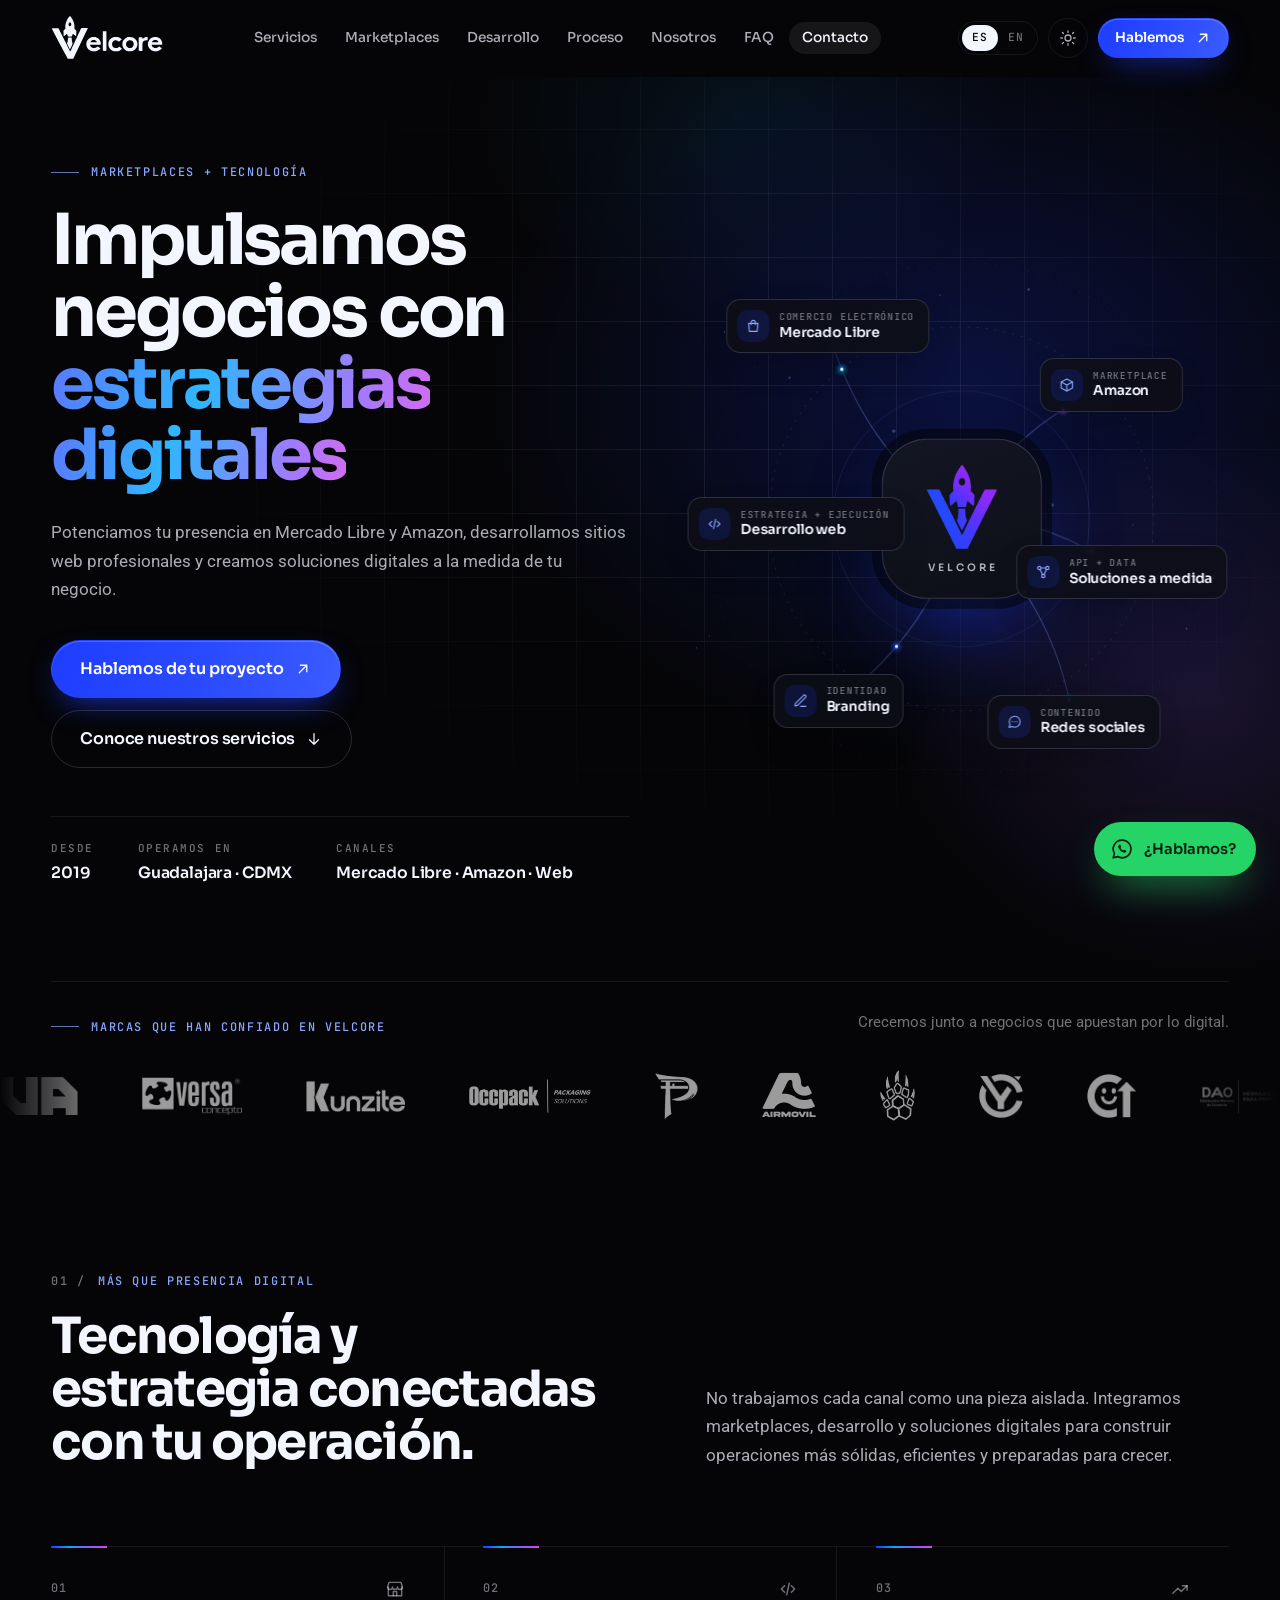
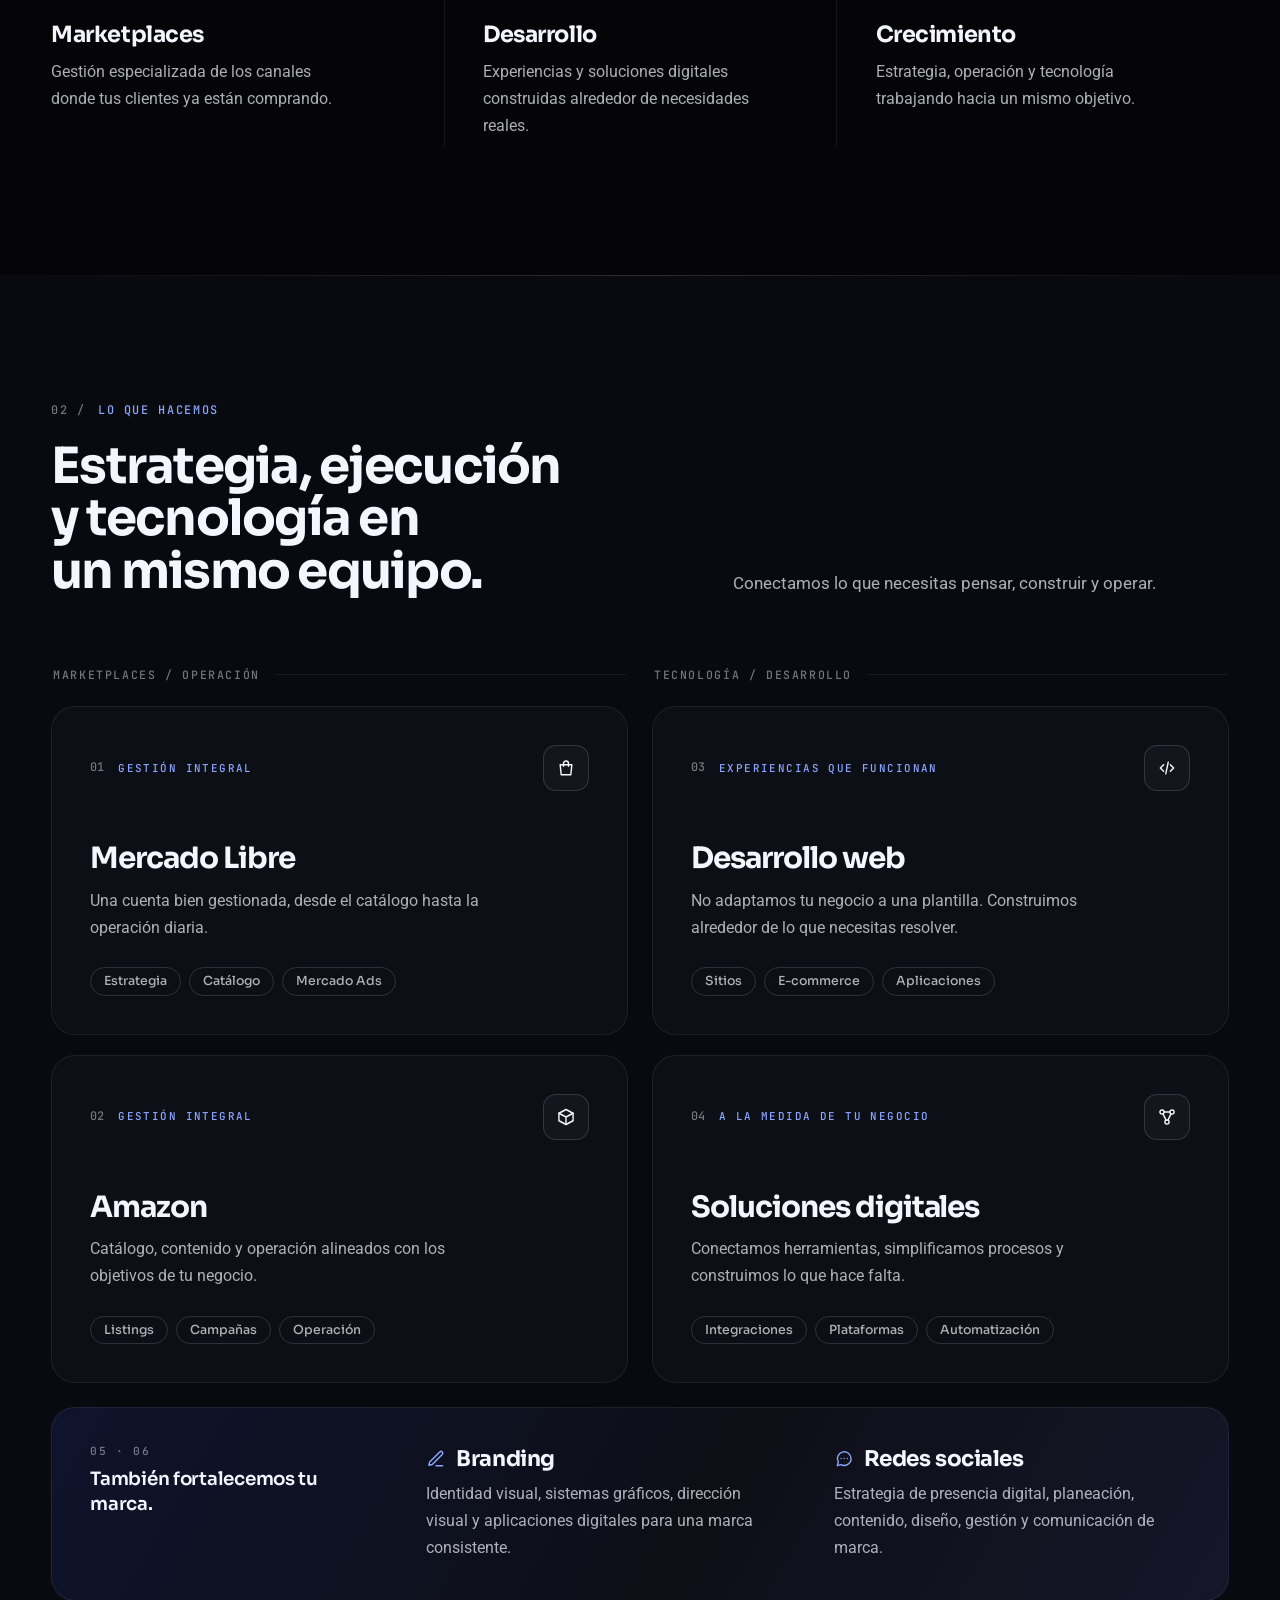
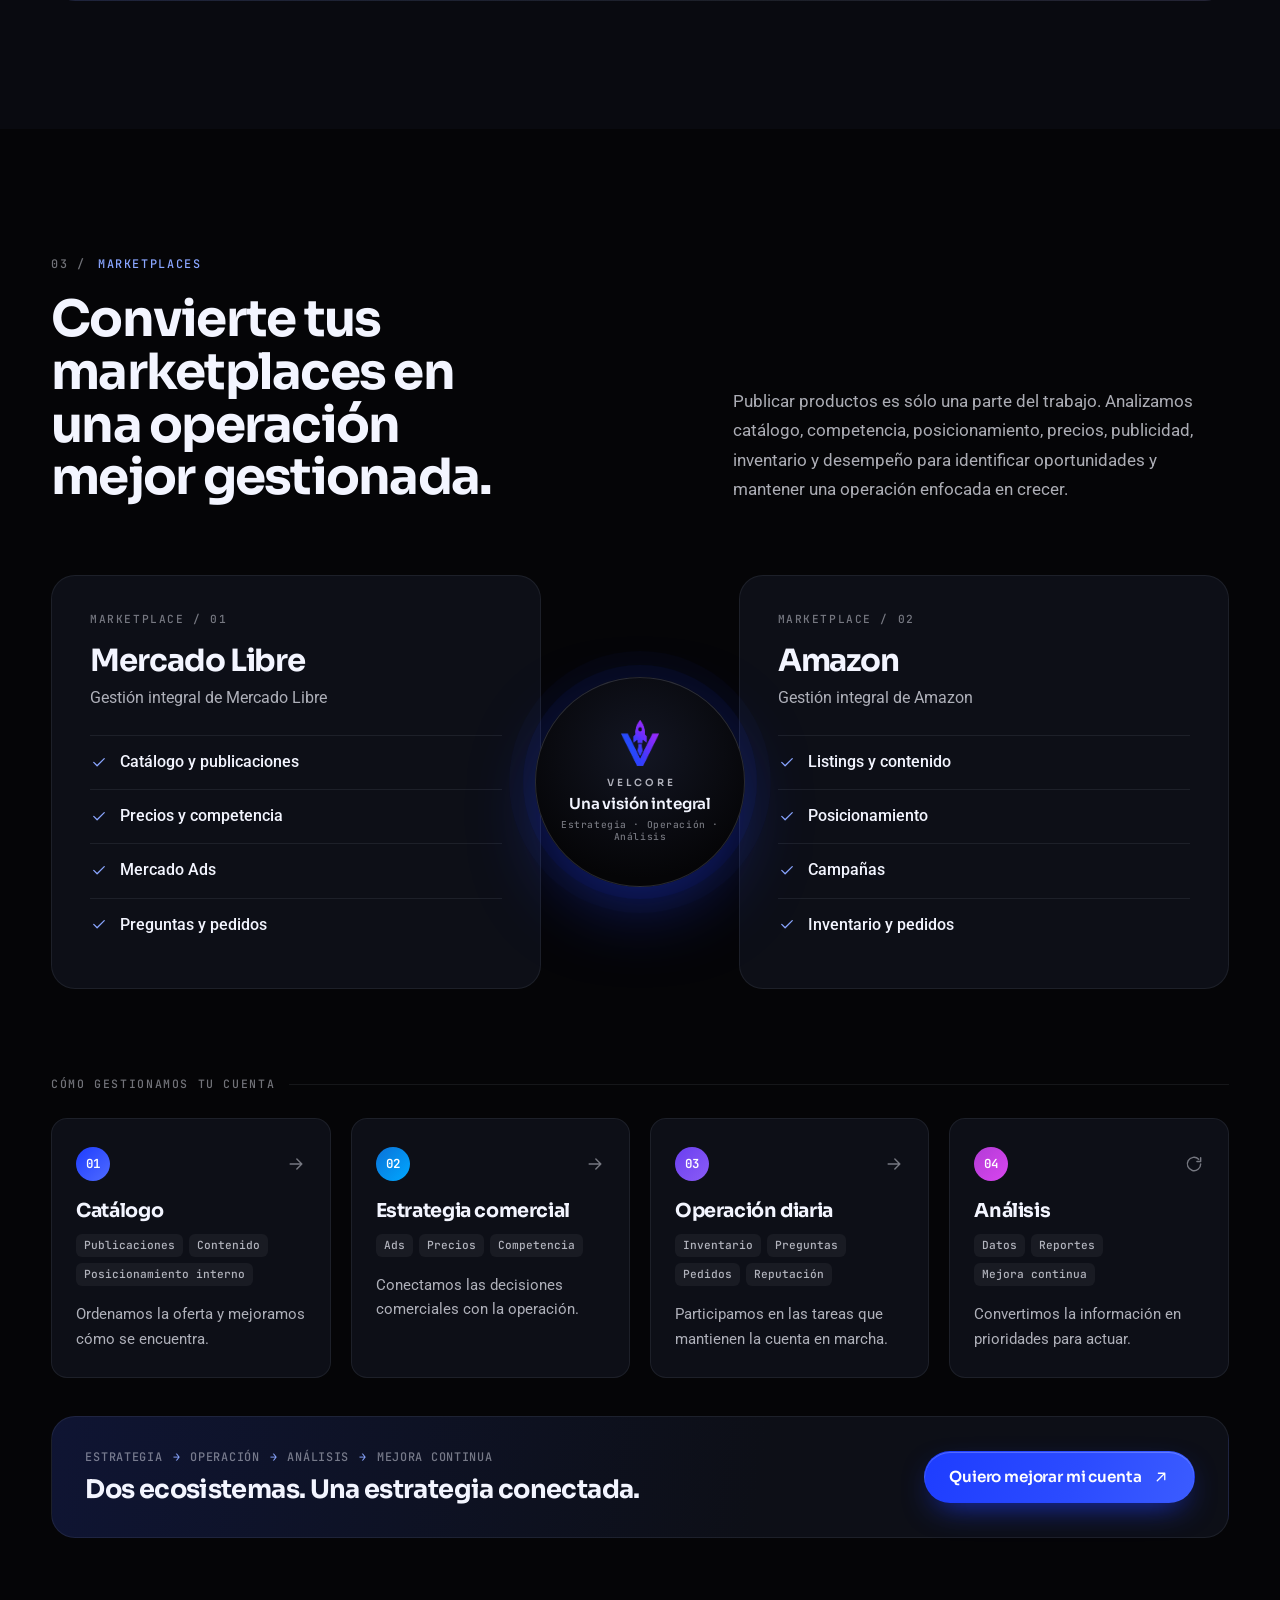
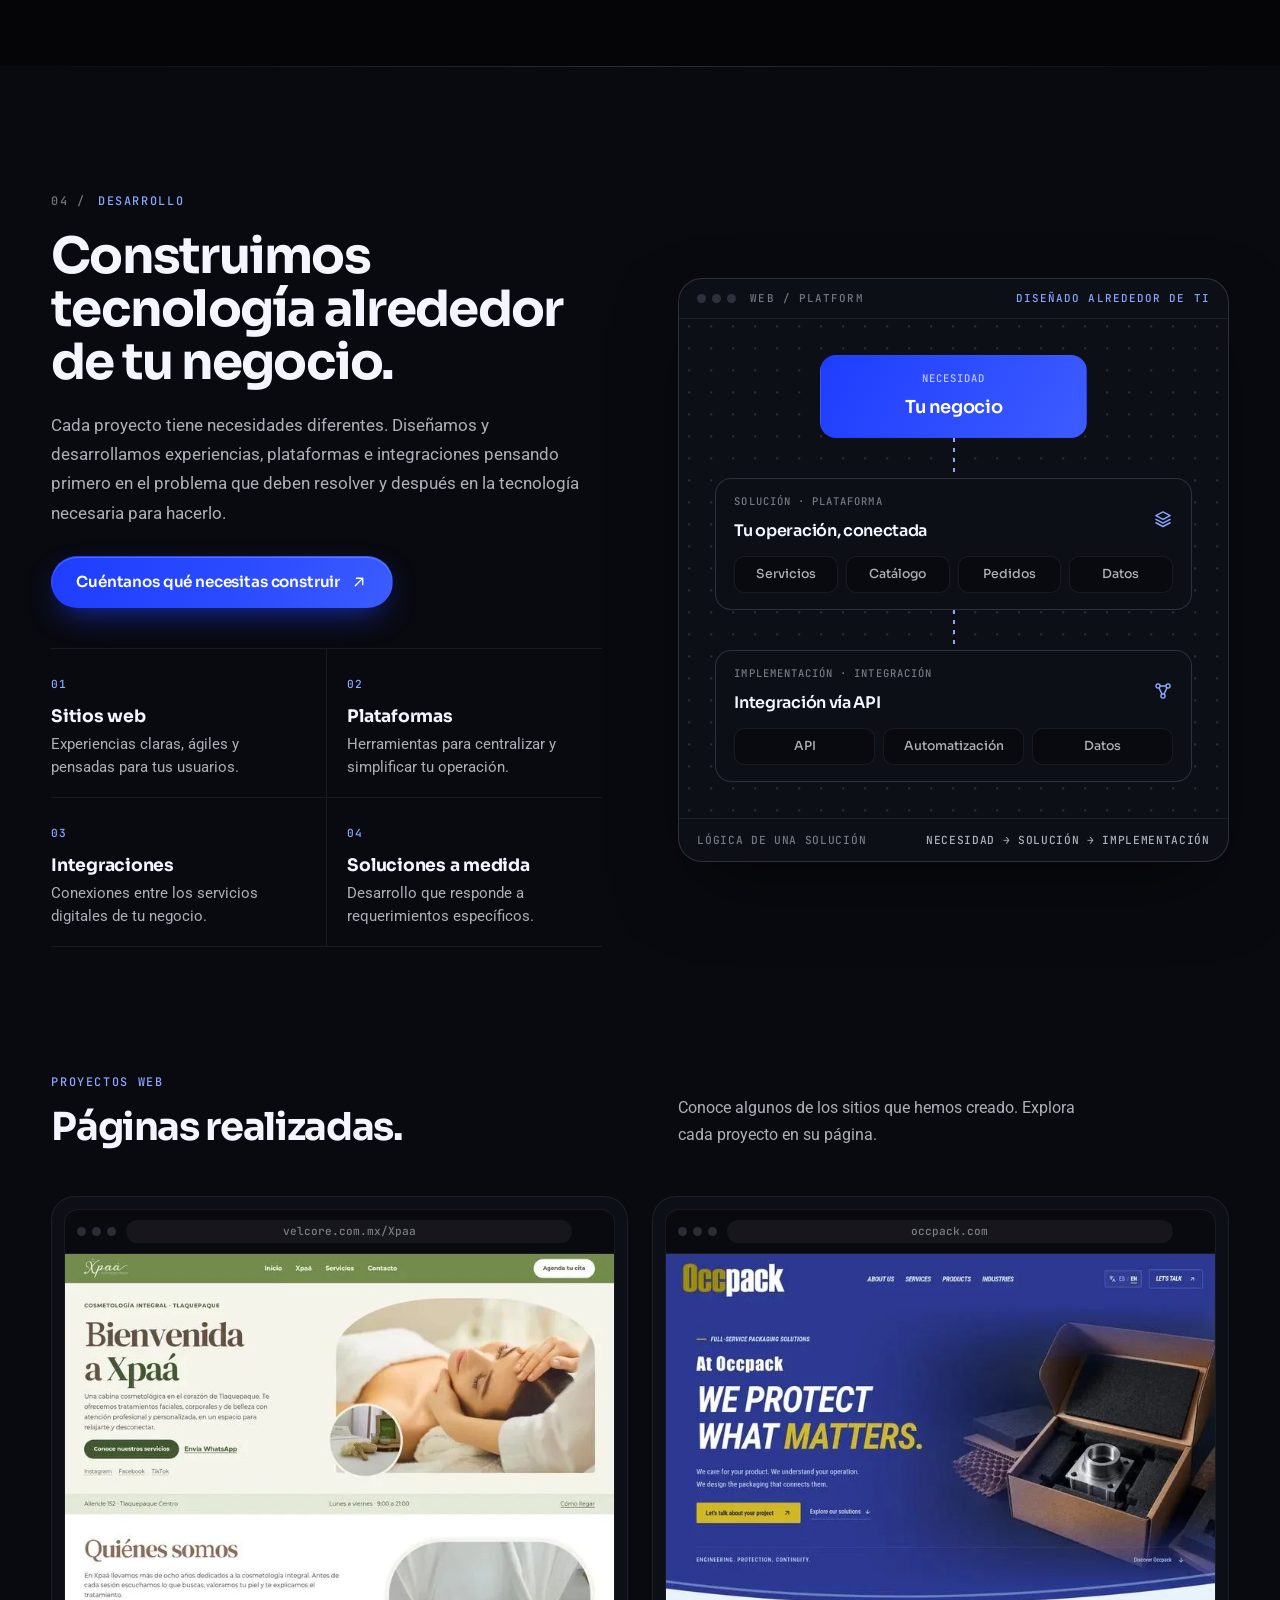
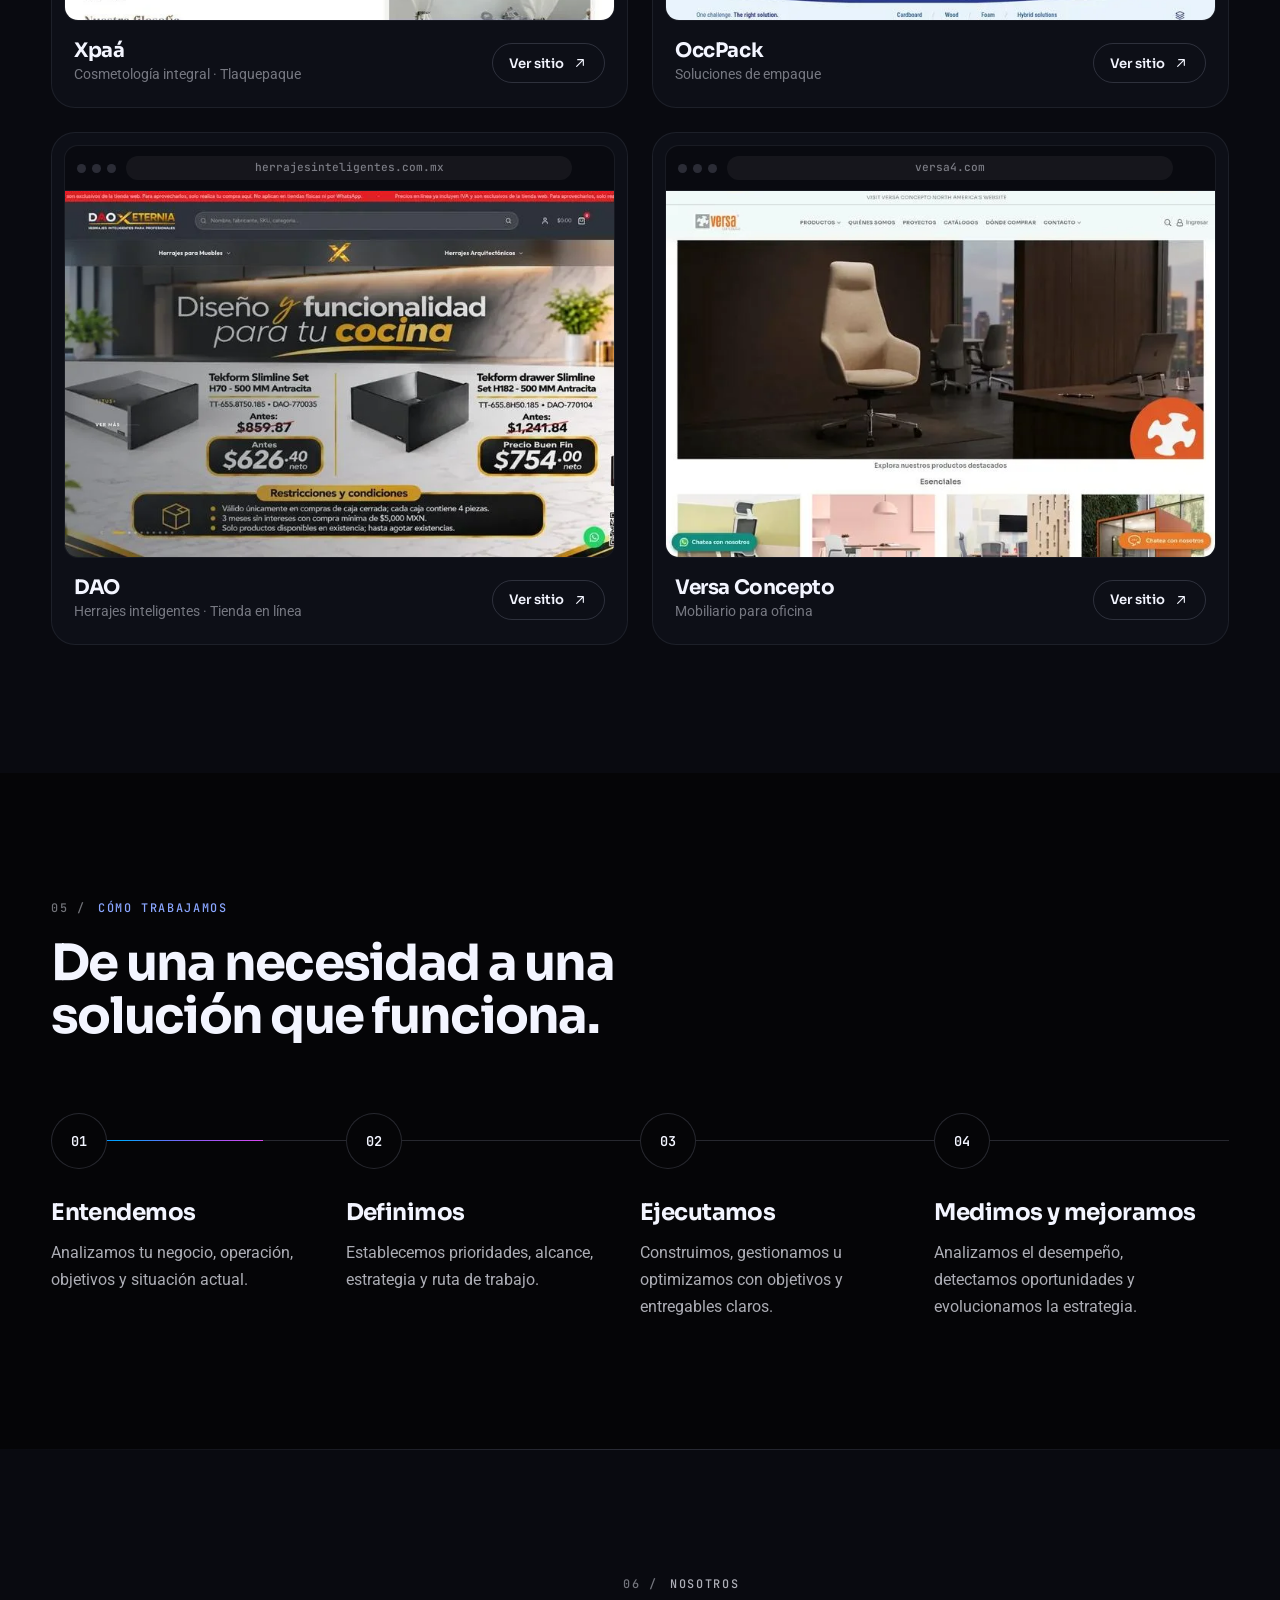
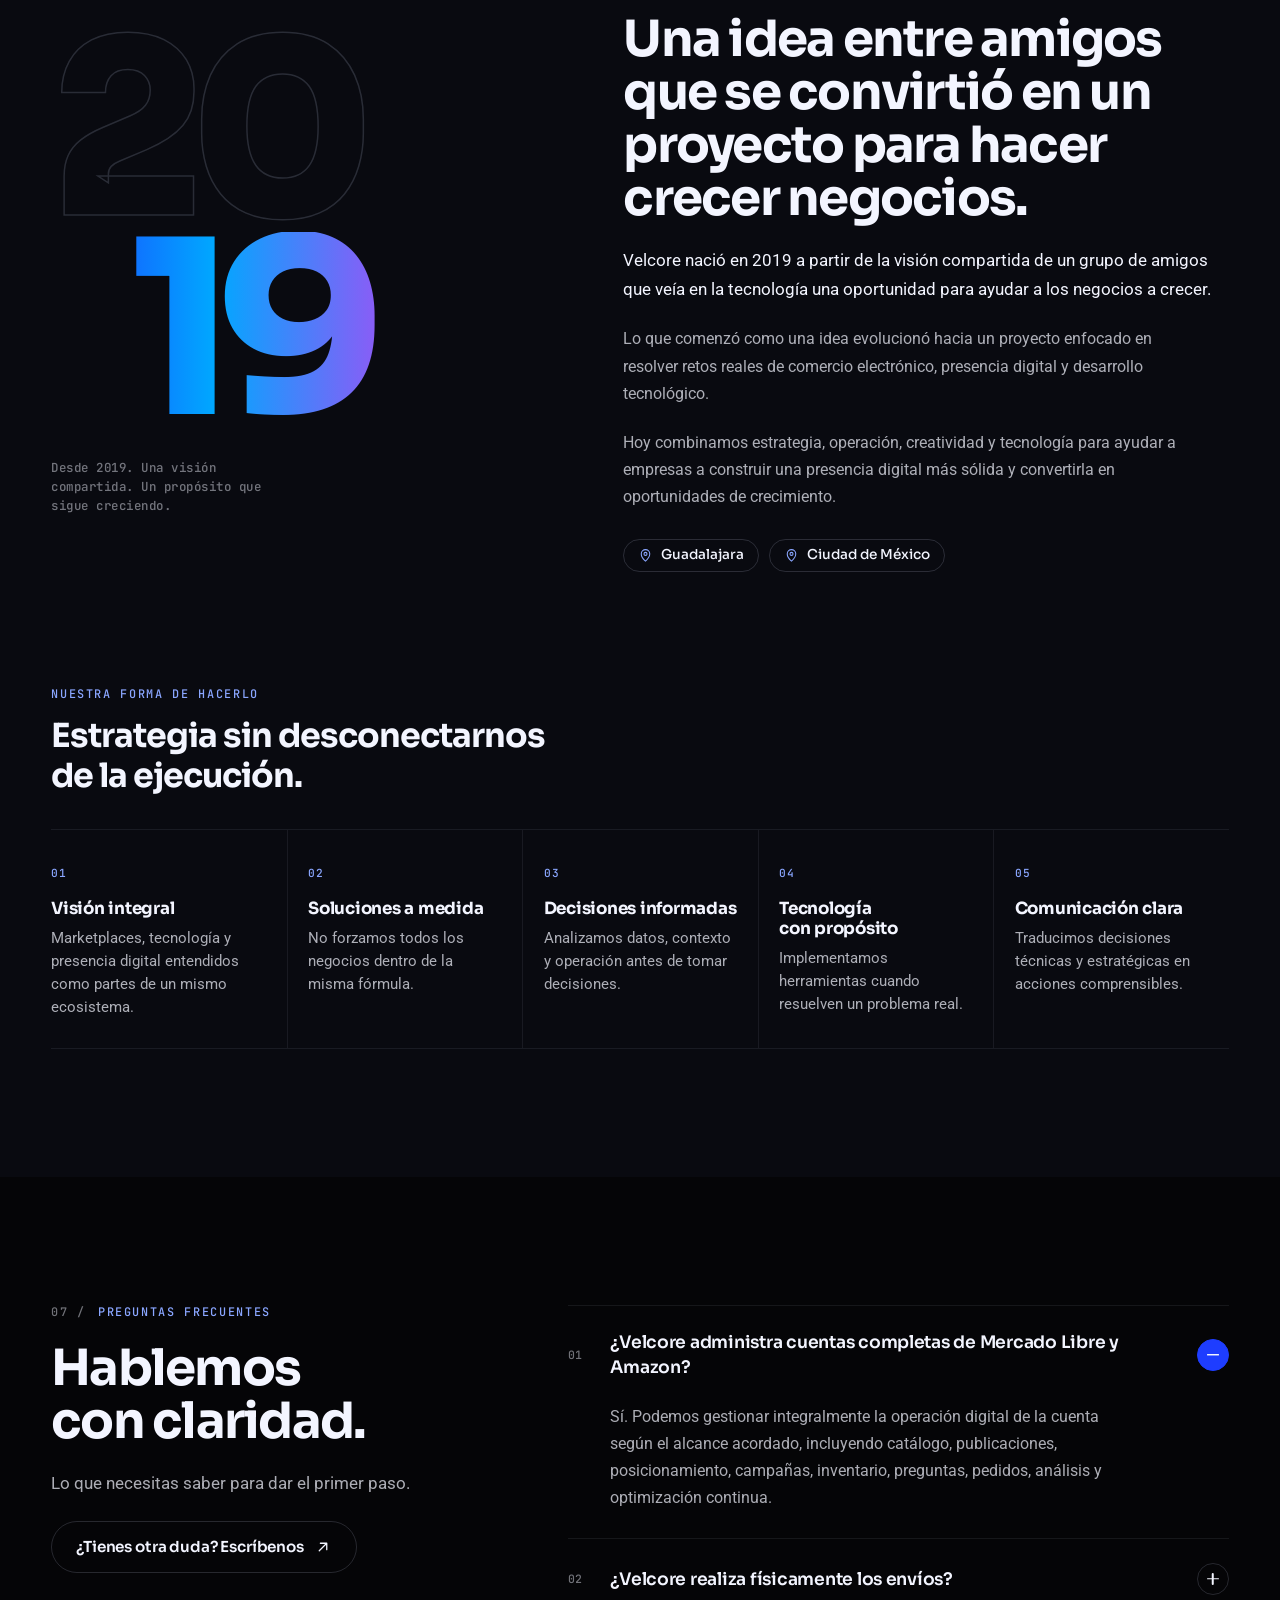
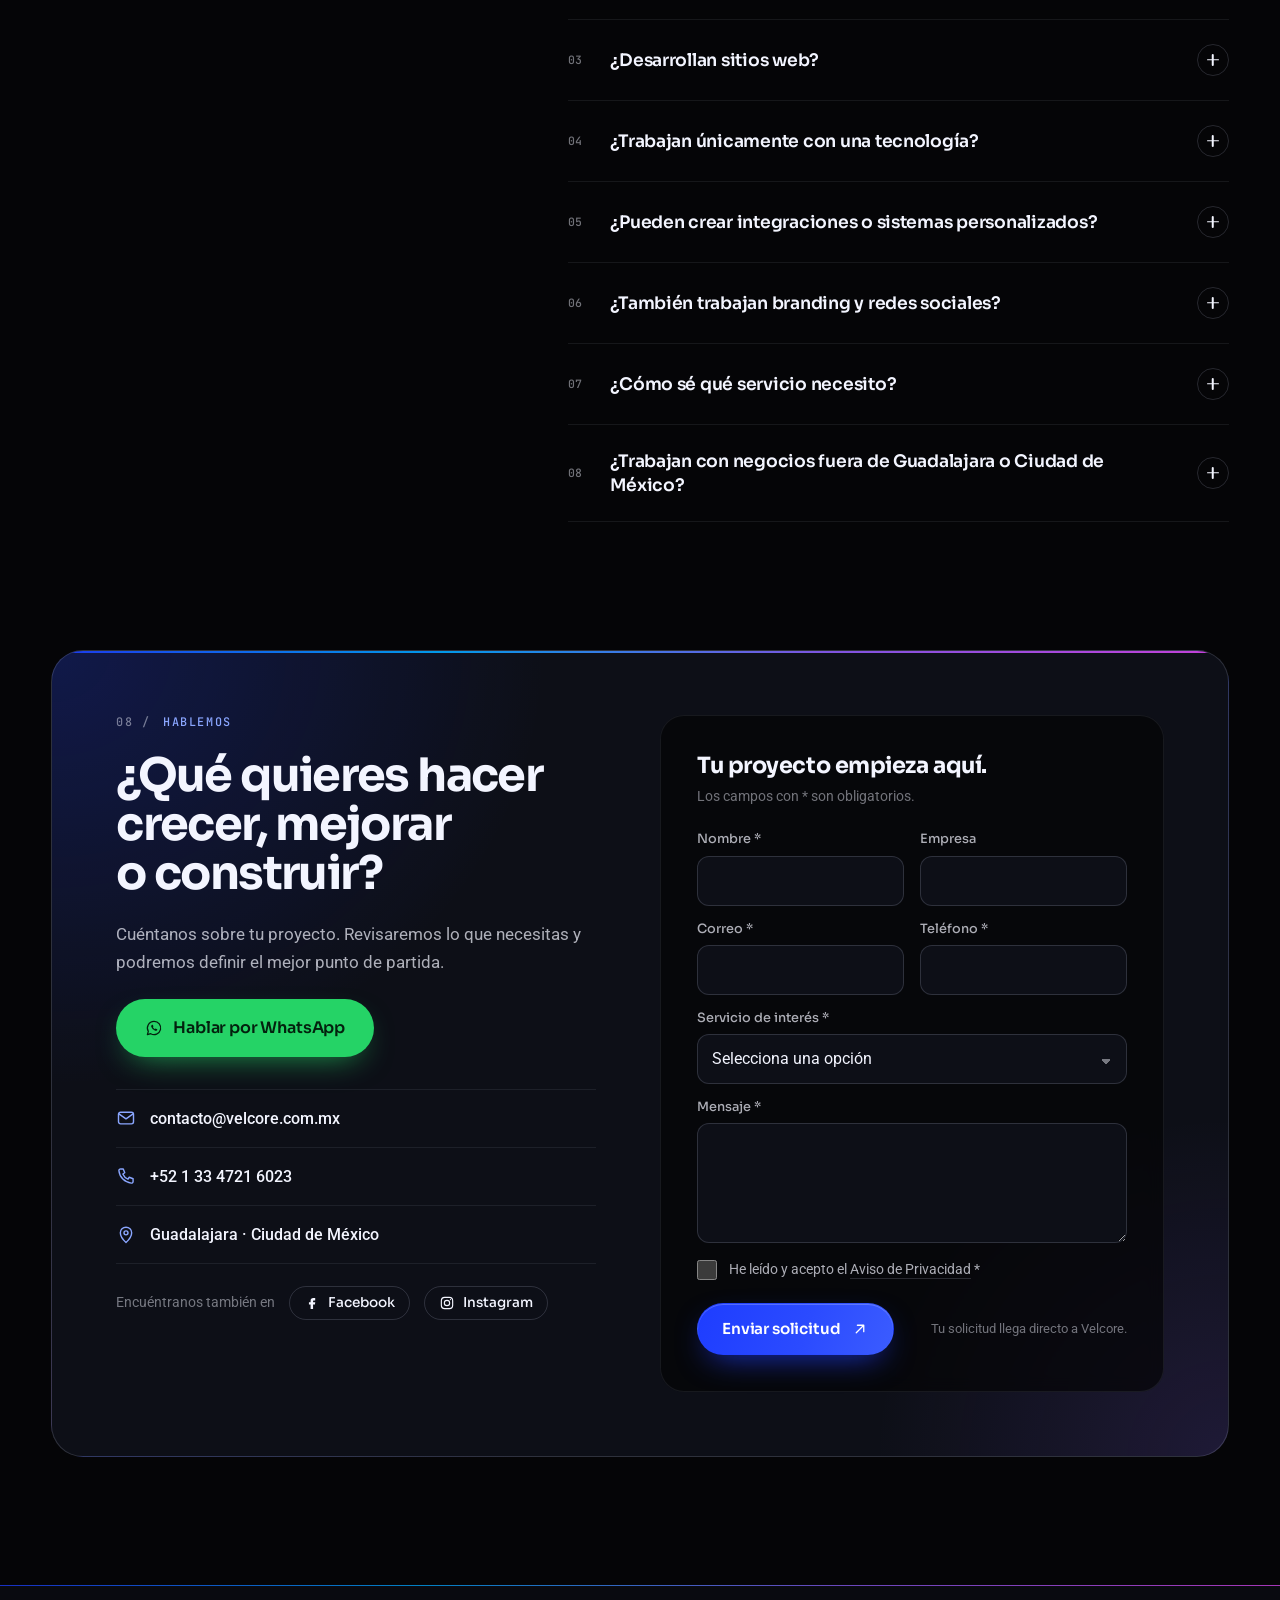
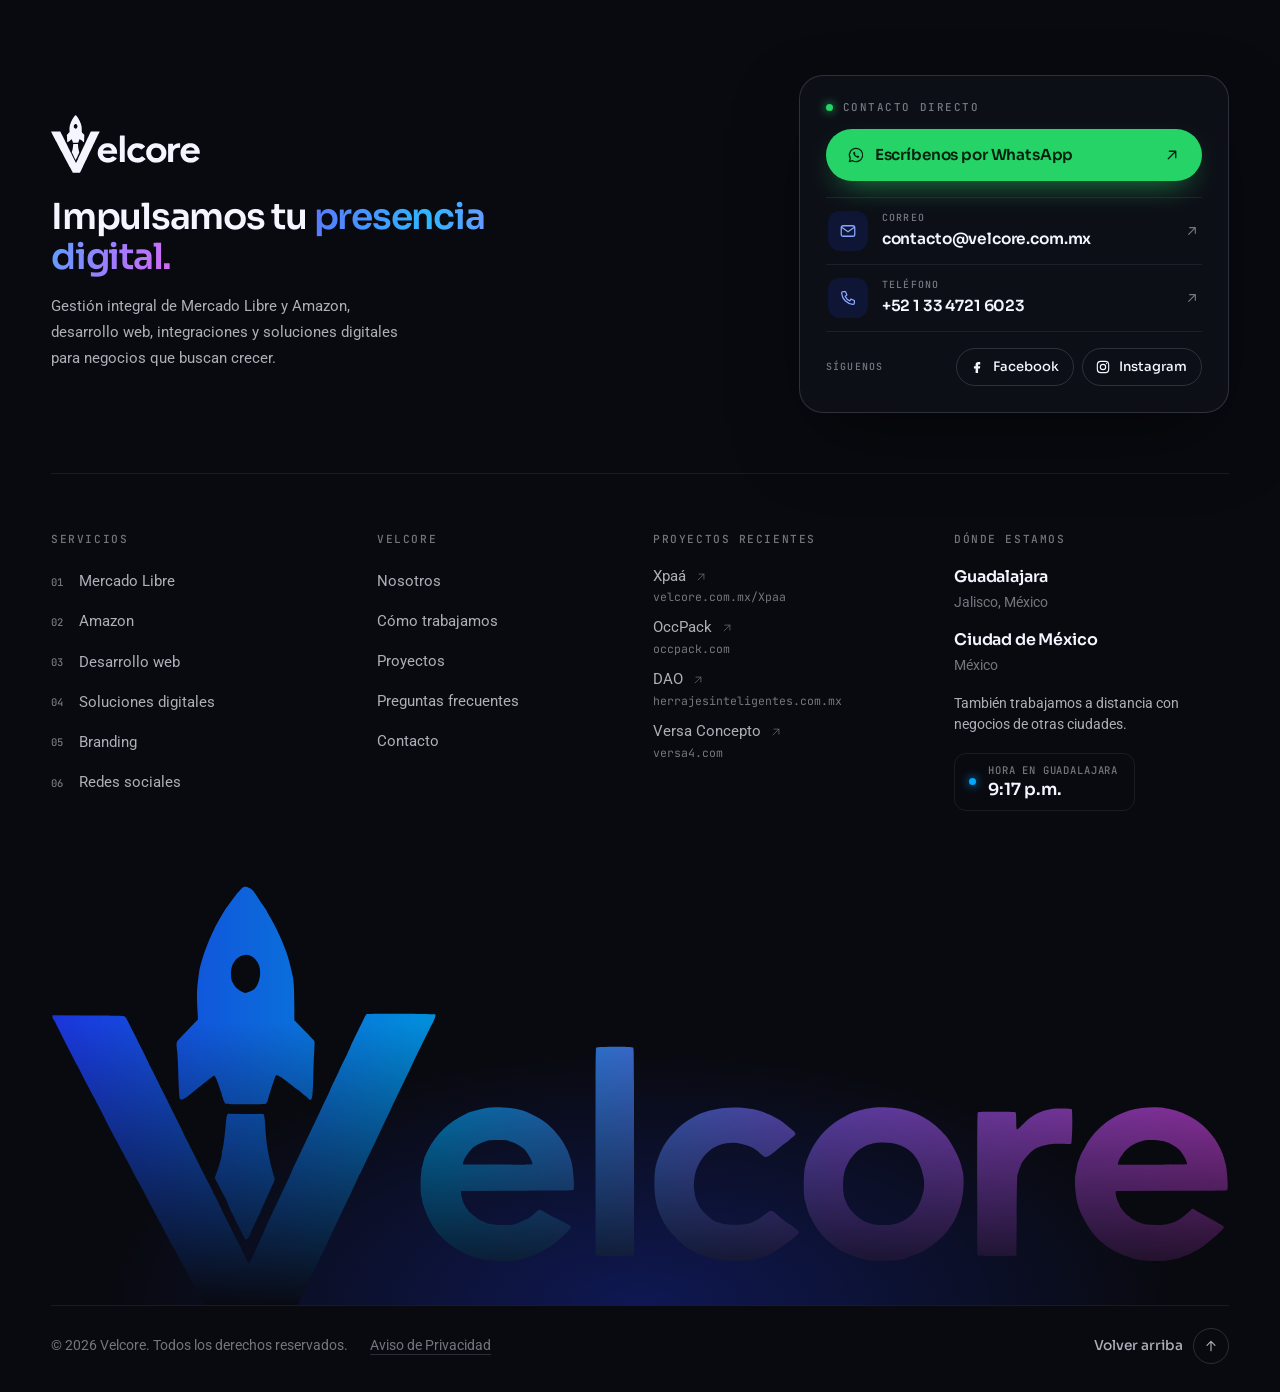
==== index.html @ 7b1a29b9 "Sitio de Velcore: versión rediseñada Página única estática (index.html + media/), bilingüe ES/EN, mo" ====
<!DOCTYPE html>
<html lang="es" data-mode="dark" data-lang="es">
<head>
<meta charset="utf-8">
<meta name="viewport" content="width=device-width, initial-scale=1">
<title>Velcore | Mercado Libre, Amazon y Desarrollo Web</title>
<meta name="description" content="Gestión integral de Mercado Libre y Amazon, desarrollo web, integraciones y soluciones digitales para negocios que buscan crecer. Guadalajara y Ciudad de México.">
<link rel="canonical" href="https://velcore.com.mx/">
<meta name="theme-color" content="#050507">
<meta property="og:type" content="website">
<meta property="og:locale" content="es_MX">
<meta property="og:site_name" content="Velcore">
<meta property="og:title" content="Velcore | Mercado Libre, Amazon y Desarrollo Web">
<meta property="og:description" content="Gestión integral de Mercado Libre y Amazon, desarrollo web, integraciones y soluciones digitales para negocios que buscan crecer.">
<meta property="og:url" content="https://velcore.com.mx/">
<meta property="og:image" content="https://velcore.com.mx/media/og-velcore.jpg">
<meta property="og:image:width" content="1200">
<meta property="og:image:height" content="630">
<meta name="twitter:card" content="summary_large_image">
<link rel="icon" type="image/png" href="media/favicon.png">
<link rel="apple-touch-icon" href="media/favicon.png">
<link rel="preconnect" href="https://fonts.googleapis.com">
<link rel="preconnect" href="https://fonts.gstatic.com" crossorigin>
<link href="https://fonts.googleapis.com/css2?family=JetBrains+Mono:wght@400;500&family=Roboto:wght@400;500;700&family=Sora:wght@400;500;600;700;800&display=swap" rel="stylesheet">
<script type="application/ld+json">
{"@context":"https://schema.org","@type":"Organization","name":"Velcore","url":"https://velcore.com.mx/","logo":"https://velcore.com.mx/media/velcore-simbolo.webp","image":"https://velcore.com.mx/media/og-velcore.jpg","description":"Gestión integral de Mercado Libre y Amazon, desarrollo web, integraciones y soluciones digitales para negocios que buscan crecer.","foundingDate":"2019","email":"contacto@velcore.com.mx","telephone":"+52 1 33 4721 6023","areaServed":"MX","address":[{"@type":"PostalAddress","addressLocality":"Guadalajara","addressRegion":"Jalisco","addressCountry":"MX"},{"@type":"PostalAddress","addressLocality":"Ciudad de México","addressCountry":"MX"}],"sameAs":["https://www.facebook.com/profile.php?id=61584658633203","https://www.instagram.com/velcoremkt/"]}
</script>
<script>
try{var m=localStorage.getItem('velcore-mode');if(m==='light'||m==='dark')document.documentElement.setAttribute('data-mode',m);var l=localStorage.getItem('velcore-lang');if(l==='en'){document.documentElement.setAttribute('data-lang','en');document.documentElement.lang='en';}}catch(e){}
</script>
<style>
:root{
  /* Plan: marca Velcore (Sora + Roboto, azul eléctrico con degradado azul-cian-violeta) sobre negro con tinte azul.
     Layout: secciones editoriales numeradas 01–08 sobre un contenedor de 1240px; elemento firma = ecosistema animado en el hero. */
  --bg:#050507;
  --bg-alt:#090a10;
  --surface:#0d0f17;
  --surface-2:#131623;
  --line:rgba(214,222,255,.08);
  --line-strong:rgba(214,222,255,.16);
  --ink:#f3f5ff;
  --ink-2:rgba(243,245,255,.70);
  --ink-3:rgba(243,245,255,.46);
  --accent:#1e3dff;
  --accent-ink:#8aa6ff;
  --cyan:#00a8ff;
  --violet:#8b5cf6;
  --magenta:#d946ef;
  --wa:#25d366;
  --danger:#ff7a90;
  --grad:linear-gradient(90deg,#1e3dff 0%,#00a8ff 33%,#8b5cf6 66%,#d946ef 100%);
  --grad-text:linear-gradient(100deg,#5b78ff 0%,#2fb6ff 40%,#a07bff 80%,#d36cf0 100%);
  --logo-filter:none;
  --logo-opacity:.6;
  --shadow:0 30px 80px -20px rgba(0,0,0,.6);
  --font-display:"Sora",ui-sans-serif,system-ui,-apple-system,"Segoe UI",Arial,sans-serif;
  --font-body:"Roboto",ui-sans-serif,system-ui,-apple-system,"Segoe UI",Arial,sans-serif;
  --font-mono:"JetBrains Mono",ui-monospace,"SFMono-Regular",Menlo,Consolas,monospace;
  --r-sm:10px;--r-md:16px;--r-lg:24px;
  --ease:cubic-bezier(.22,1,.36,1);
  --container:1240px;
  --header-h:76px;
  color-scheme:dark;
}
:root[data-mode="light"]{
  --bg:#ffffff;
  --bg-alt:#f4f5f9;
  --surface:#ffffff;
  --surface-2:#f1f3f9;
  --line:rgba(10,27,94,.10);
  --line-strong:rgba(10,27,94,.18);
  --ink:#0a1b5e;
  --ink-2:#465068;
  --ink-3:#6b7280;
  --accent-ink:#1e3dff;
  --danger:#c81e4a;
  --grad-text:linear-gradient(100deg,#1e3dff 0%,#0079c2 46%,#7a3fd6 90%);
  --logo-filter:brightness(0);
  --logo-opacity:.55;
  --shadow:0 24px 60px -18px rgba(10,27,94,.18);
  color-scheme:light;
}

/* ---------- Base ---------- */
*,*::before,*::after{box-sizing:border-box}
html{scroll-behavior:smooth;-webkit-text-size-adjust:100%}
body{margin:0;background:var(--bg);color:var(--ink);font:400 1rem/1.7 var(--font-body);-webkit-font-smoothing:antialiased;-moz-osx-font-smoothing:grayscale;overflow-x:hidden;transition:background-color .4s,color .4s}
img{max-width:100%;height:auto;display:block}
a{color:inherit;text-decoration:none}
button{font:inherit;color:inherit}
h1,h2,h3,h4{font-family:var(--font-display);margin:0;color:var(--ink);line-height:1.2;text-wrap:balance}
p{margin:0}
ul,ol{margin:0;padding:0;list-style:none}
:focus-visible{outline:2px solid var(--cyan);outline-offset:3px;border-radius:8px}
::selection{background:#1e3dff;color:#fff}
.container{width:min(100% - clamp(40px,8vw,128px),var(--container));margin-inline:auto}
section[id]{scroll-margin-top:calc(var(--header-h) + 8px)}
.sr-only{position:absolute;width:1px;height:1px;padding:0;margin:-1px;overflow:hidden;clip:rect(0 0 0 0);white-space:nowrap;border:0}
.ic{width:20px;height:20px;fill:none;stroke:currentColor;stroke-width:1.7;stroke-linecap:round;stroke-linejoin:round;flex:none}

/* Idioma: el texto de cada idioma vive junto, se muestra uno a la vez */
html:not([data-lang="en"]) body [lang="en"]{display:none!important}
html[data-lang="en"] body [lang="es"]{display:none!important}

/* ---------- Tipografía ---------- */
.eyebrow,.sec-label{display:inline-flex;align-items:center;gap:12px;font:500 .74rem/1.2 var(--font-mono);letter-spacing:.14em;text-transform:uppercase;color:var(--accent-ink)}
.eyebrow::before{content:"";width:28px;height:1px;background:currentColor;opacity:.7}
.sec-label .num{color:var(--ink-3)}
.sec-label .num::after{content:" /";}
h2{font-size:clamp(2rem,3.9vw,3.45rem);line-height:1.06;letter-spacing:-.035em;font-weight:700}
.h2-sm{font-size:clamp(1.8rem,3vw,2.6rem)}
.lead{font-size:clamp(1.05rem,1.35vw,1.2rem);line-height:1.65;color:var(--ink-2);max-width:58ch}
.sec-sub{font-size:1.08rem;color:var(--ink-2);max-width:60ch}
.grad-text{font-style:normal;background:var(--grad-text);-webkit-background-clip:text;background-clip:text;color:transparent;-webkit-box-decoration-break:clone;box-decoration-break:clone}
.muted{color:var(--ink-3)}

/* ---------- Botones ---------- */
.btn{display:inline-flex;align-items:center;justify-content:center;gap:10px;height:52px;padding:0 24px;border-radius:999px;font:600 .95rem/1 var(--font-display);letter-spacing:-.01em;white-space:nowrap;border:1px solid transparent;cursor:pointer;transition:transform .35s var(--ease),box-shadow .35s var(--ease),background-color .25s,border-color .25s,color .25s}
.btn .ic{width:18px;height:18px;transition:transform .35s var(--ease)}
.btn:hover .ic-arrow{transform:translate(2px,-2px)}
.btn:hover .ic-down{transform:translateY(2px)}
.btn-primary{background:linear-gradient(110deg,#1e3dff 0%,#2b4bff 55%,#3b5cff 100%);color:#fff;box-shadow:0 12px 32px -12px rgba(30,61,255,.85),inset 0 1px 0 rgba(255,255,255,.22)}
.btn-primary:hover{transform:translateY(-2px);box-shadow:0 20px 44px -14px rgba(30,61,255,.95),inset 0 1px 0 rgba(255,255,255,.3)}
.btn-ghost{border-color:var(--line-strong);color:var(--ink);background:transparent}
.btn-ghost:hover{border-color:var(--ink-3);background:color-mix(in srgb,var(--ink) 5%,transparent)}
.btn-wa{background:var(--wa);color:#03210e;box-shadow:0 12px 32px -14px rgba(37,211,102,.8)}
.btn-wa:hover{transform:translateY(-2px);box-shadow:0 20px 40px -14px rgba(37,211,102,.9)}
.btn-sm{height:40px;padding:0 16px;font-size:.85rem}
.btn-lg{height:58px;padding:0 28px;font-size:1rem}
.text-link{background:none;border:0;padding:0;cursor:pointer;color:var(--ink-2);text-decoration:underline;text-decoration-color:var(--line-strong);text-underline-offset:4px;transition:color .2s,text-decoration-color .2s}
.text-link:hover{color:var(--ink);text-decoration-color:currentColor}

/* ---------- Header ---------- */
.site-header{position:sticky;top:0;z-index:60;border-bottom:1px solid transparent;transition:background-color .3s,border-color .3s}
.site-header.scrolled,.site-header.menu-open{background:color-mix(in srgb,var(--bg) 82%,transparent);-webkit-backdrop-filter:blur(18px) saturate(140%);backdrop-filter:blur(18px) saturate(140%);border-bottom-color:var(--line)}
.header-row{display:flex;align-items:center;gap:20px;height:var(--header-h)}
.brand{display:flex;align-items:center;flex:none;padding:6px 0}
.wordmark{display:block;width:112px;aspect-ratio:2358/915;background:var(--ink);-webkit-mask:url("media/velcore-logo.svg") left center/contain no-repeat;mask:url("media/velcore-logo.svg") left center/contain no-repeat}
.nav{display:flex;gap:2px;margin-inline:auto}
.nav a{padding:9px 13px;border-radius:999px;font:500 .86rem/1 var(--font-display);color:var(--ink-2);transition:color .2s,background-color .2s}
.nav a:hover,.nav a.active{color:var(--ink);background:color-mix(in srgb,var(--ink) 7%,transparent)}
.header-tools{display:flex;align-items:center;gap:10px}
.lang-switch{display:flex;border:1px solid var(--line);border-radius:999px;padding:3px}
.lang-switch button{border:0;background:none;padding:7px 10px;border-radius:999px;font:500 .7rem/1 var(--font-mono);letter-spacing:.08em;color:var(--ink-3);cursor:pointer;transition:background-color .2s,color .2s}
.lang-switch button[aria-pressed="true"]{background:var(--ink);color:var(--bg)}
.icon-btn{width:40px;height:40px;display:grid;place-items:center;border-radius:999px;border:1px solid var(--line);background:none;cursor:pointer;color:var(--ink-2);transition:color .2s,border-color .2s}
.icon-btn:hover{color:var(--ink);border-color:var(--line-strong)}
.icon-btn .ic{width:18px;height:18px}
.mode-btn .i-moon{display:none}
:root[data-mode="light"] .mode-btn .i-moon{display:block}
:root[data-mode="light"] .mode-btn .i-sun{display:none}
.menu-btn{display:none}
.menu-btn .i-close{display:none}
.menu-open .menu-btn .i-close{display:block}
.menu-open .menu-btn .i-menu{display:none}
.mobile-menu{position:fixed;inset:var(--header-h) 0 0 0;z-index:59;background:var(--bg);padding:16px clamp(20px,4vw,64px) 40px;overflow-y:auto;display:flex;flex-direction:column}
.mobile-menu[hidden]{display:none}
.mobile-menu a.m-link{display:flex;justify-content:space-between;align-items:center;padding:18px 0;border-bottom:1px solid var(--line);font:600 1.5rem/1.2 var(--font-display);letter-spacing:-.02em}
.mobile-menu a.m-link small{font:500 .72rem/1 var(--font-mono);color:var(--ink-3)}
.mobile-menu .btn{margin-top:28px;align-self:flex-start}
@media (max-width:1100px){.nav{display:none}.menu-btn{display:grid}.header-tools{margin-left:auto}}
@media (max-width:560px){.header-cta{display:none}.wordmark{width:100px}}

/* ---------- Hero ---------- */
.hero{position:relative;padding:clamp(36px,6vw,88px) 0 clamp(56px,7vw,104px);isolation:isolate;overflow:hidden}
.hero-bg{position:absolute;inset:calc(var(--header-h) * -1) 0 0;z-index:-1;pointer-events:none;
  background:radial-gradient(55% 55% at 76% 40%,rgba(30,61,255,.22),transparent 70%),radial-gradient(35% 40% at 94% 72%,rgba(139,92,246,.16),transparent 70%),radial-gradient(30% 30% at 58% 12%,rgba(0,168,255,.08),transparent 70%)}
.hero-bg::after{content:"";position:absolute;inset:0;background-image:linear-gradient(var(--line) 1px,transparent 1px),linear-gradient(90deg,var(--line) 1px,transparent 1px);background-size:64px 64px;-webkit-mask-image:radial-gradient(65% 60% at 62% 42%,#000 20%,transparent 78%);mask-image:radial-gradient(65% 60% at 62% 42%,#000 20%,transparent 78%)}
:root[data-mode="light"] .hero-bg{background:radial-gradient(55% 55% at 76% 40%,rgba(30,61,255,.10),transparent 70%),radial-gradient(35% 40% at 94% 72%,rgba(139,92,246,.09),transparent 70%)}
.hero-grid{display:grid;grid-template-columns:minmax(0,1.04fr) minmax(0,.96fr);gap:clamp(32px,5vw,72px);align-items:center}
.hero h1{font-size:clamp(2.6rem,5.5vw,5.05rem);line-height:1.02;letter-spacing:-.045em;font-weight:700;margin:24px 0 26px}
.cta-row{display:flex;flex-wrap:wrap;gap:12px;margin-top:36px}
.hero-facts{display:grid;grid-template-columns:repeat(3,auto);justify-content:start;gap:16px clamp(24px,3.5vw,44px);margin:48px 0 0;padding-top:26px;border-top:1px solid var(--line)}
.hero-facts dt{font:500 .68rem/1 var(--font-mono);letter-spacing:.14em;text-transform:uppercase;color:var(--ink-3);margin-bottom:9px}
.hero-facts dd{margin:0;font:600 .98rem/1.35 var(--font-display);letter-spacing:-.01em}

/* Ecosistema */
.eco{position:relative;width:100%;max-width:580px;aspect-ratio:1/1;margin-inline:auto}
.eco canvas{position:absolute;inset:0;width:100%;height:100%;display:block}
.eco-core{position:absolute;left:50%;top:50%;translate:-50% -50%;width:30%;aspect-ratio:1/1;border-radius:28%;display:grid;place-items:center;align-content:center;gap:9%;background:linear-gradient(160deg,var(--surface-2),var(--surface));border:1px solid var(--line-strong);box-shadow:0 0 0 10px color-mix(in srgb,var(--bg) 55%,transparent),0 40px 90px -24px rgba(30,61,255,.6)}
.eco-core img{width:44%}
.eco-core span{font:600 clamp(.5rem,1vw,.64rem)/1 var(--font-display);letter-spacing:.3em;color:var(--ink-2);padding-left:.3em}
.eco-node{position:absolute;translate:-50% -50%;display:flex;align-items:center;gap:10px;padding:10px 14px 10px 10px;border-radius:14px;white-space:nowrap;background:color-mix(in srgb,var(--surface) 86%,transparent);border:1px solid var(--line-strong);-webkit-backdrop-filter:blur(10px);backdrop-filter:blur(10px);box-shadow:0 16px 40px -20px rgba(0,0,0,.6);animation:float 7s ease-in-out infinite}
:root[data-mode="light"] .eco-node{box-shadow:0 14px 34px -18px rgba(10,27,94,.3)}
.eco-node .bubble{width:32px;height:32px;border-radius:10px;display:grid;place-items:center;color:var(--accent-ink);background:color-mix(in srgb,var(--accent) 16%,transparent);flex:none}
.eco-node .bubble .ic{width:16px;height:16px}
.eco-node small{display:block;font:500 .6rem/1.3 var(--font-mono);letter-spacing:.08em;text-transform:uppercase;color:var(--ink-3)}
.eco-node b{display:block;font:600 .86rem/1.3 var(--font-display);letter-spacing:-.01em}
.eco-caption{position:absolute;left:50%;bottom:1%;translate:-50% 0;display:flex;align-items:center;gap:9px;white-space:nowrap;font:500 .7rem/1 var(--font-mono);letter-spacing:.06em;color:var(--ink-3)}
.eco-caption::before{content:"";width:7px;height:7px;border-radius:50%;background:var(--cyan);box-shadow:0 0 12px var(--cyan)}
@keyframes float{0%,100%{transform:translateY(0)}50%{transform:translateY(-7px)}}
@media (max-width:980px){.hero-grid{grid-template-columns:1fr}.eco{max-width:520px}}
@media (max-width:560px){
  .hero-facts{grid-template-columns:1fr 1fr}
  .hero-facts div:last-child{grid-column:1/-1}
  .eco-node{padding:7px 10px;gap:0;border-radius:11px}
  .eco-node .bubble{display:none}
  .eco-node small{font-size:.52rem}
  .eco-node b{font-size:.74rem}
  .eco-node.opt{display:none}
  .eco-node.n3{left:25%!important;top:80%!important}
  .eco-node.n4{left:74%!important;top:88%!important}
}

/* ---------- Clientes ---------- */
.clients{padding:8px 0 clamp(56px,7vw,88px)}
.clients-head{display:flex;flex-wrap:wrap;justify-content:space-between;align-items:baseline;gap:8px 24px;padding-top:28px;border-top:1px solid var(--line);margin-bottom:34px}
.clients-head p:last-child{color:var(--ink-3);font-size:.95rem}
.marquee{overflow:hidden;-webkit-mask-image:linear-gradient(90deg,transparent,#000 9%,#000 91%,transparent);mask-image:linear-gradient(90deg,transparent,#000 9%,#000 91%,transparent)}
.marquee-track{display:flex;width:max-content;animation:marquee 52s linear infinite}
.marquee:hover .marquee-track{animation-play-state:paused}
.marquee-set{display:flex;align-items:center;gap:clamp(44px,5vw,76px);padding-right:clamp(44px,5vw,76px)}
.marquee img{width:auto;max-width:none;opacity:var(--logo-opacity);filter:var(--logo-filter);transition:opacity .3s}
.marquee img:hover{opacity:1}
@keyframes marquee{to{transform:translateX(-50%)}}

/* ---------- Secciones ---------- */
.section{position:relative;padding:clamp(84px,10vw,140px) 0}
.section.alt{background:var(--bg-alt)}
.section.alt::before{content:"";position:absolute;inset:0 0 auto;height:1px;background:linear-gradient(90deg,transparent,var(--line-strong),transparent)}
.sec-head{display:grid;gap:22px;max-width:860px;margin-bottom:clamp(44px,5.5vw,72px)}
.split-head{display:grid;grid-template-columns:minmax(0,1.1fr) minmax(0,.9fr);gap:24px clamp(32px,6vw,88px);align-items:end;max-width:none;margin-bottom:clamp(44px,5.5vw,72px)}
.split-head > div{display:grid;gap:22px}
@media (max-width:900px){.split-head{grid-template-columns:1fr}}

/* 01 Intro */
.intro-grid{display:grid;grid-template-columns:minmax(0,1.05fr) minmax(0,.95fr);gap:28px clamp(32px,6vw,96px);align-items:end}
.intro-grid > div:first-child{display:grid;gap:22px}
.pillars{display:grid;grid-template-columns:repeat(3,1fr);margin-top:clamp(48px,6vw,80px);border-top:1px solid var(--line)}
.pillar{position:relative;padding:32px clamp(20px,3vw,40px) 8px 0}
.pillar + .pillar{padding-left:clamp(20px,3vw,40px);border-left:1px solid var(--line)}
.pillar::before{content:"";position:absolute;top:-1px;left:0;width:56px;height:2px;background:var(--grad);transition:width .6s var(--ease)}
.pillar + .pillar::before{left:clamp(20px,3vw,40px)}
.pillar:hover::before{width:calc(100% - clamp(20px,3vw,40px))}
.pillar-top{display:flex;align-items:center;justify-content:space-between;margin-bottom:22px;color:var(--ink-3)}
.pillar-top span{font:500 .74rem/1 var(--font-mono);letter-spacing:.1em}
.pillar h3{font-size:1.4rem;letter-spacing:-.02em;margin-bottom:10px}
.pillar p{color:var(--ink-2);max-width:34ch}
@media (max-width:900px){.intro-grid{grid-template-columns:1fr}.pillars{grid-template-columns:1fr}.pillar,.pillar + .pillar{padding:28px 0 24px;border-left:0}.pillar + .pillar{border-top:1px solid var(--line)}.pillar + .pillar::before{left:0}.pillar:hover::before{width:100%}}

/* 02 Servicios */
.svc-groups{display:grid;grid-template-columns:1fr 1fr;gap:clamp(16px,2vw,24px)}
.svc-group{display:grid;gap:clamp(16px,2vw,20px);align-content:start}
.group-label{display:flex;align-items:center;gap:14px;font:500 .72rem/1 var(--font-mono);letter-spacing:.14em;text-transform:uppercase;color:var(--ink-3);padding:0 2px 6px}
.group-label::after{content:"";flex:1;height:1px;background:var(--line)}
.svc-card{position:relative;padding:clamp(26px,3vw,38px);border-radius:var(--r-lg);background:var(--surface);border:1px solid var(--line);overflow:hidden;transition:border-color .35s,transform .5s var(--ease),box-shadow .5s var(--ease)}
.svc-card::before{content:"";position:absolute;inset:0;background:radial-gradient(420px circle at var(--mx,85%) var(--my,0%),color-mix(in srgb,var(--accent) 20%,transparent),transparent 62%);opacity:.0;transition:opacity .45s}
.svc-card:hover{border-color:var(--line-strong);transform:translateY(-3px);box-shadow:var(--shadow)}
.svc-card:hover::before{opacity:1}
.svc-card > *{position:relative}
.svc-top{display:flex;align-items:center;gap:14px;margin-bottom:clamp(36px,4vw,56px)}
.svc-n{font:500 .74rem/1 var(--font-mono);color:var(--ink-3)}
.svc-kicker{font:500 .68rem/1.2 var(--font-mono);letter-spacing:.13em;text-transform:uppercase;color:var(--accent-ink)}
.svc-ic{margin-left:auto;width:46px;height:46px;border-radius:13px;display:grid;place-items:center;border:1px solid var(--line-strong);color:var(--ink);background:color-mix(in srgb,var(--ink) 3%,transparent)}
.svc-card h3{font-size:clamp(1.6rem,2.3vw,2.1rem);letter-spacing:-.035em;line-height:1.1;margin-bottom:12px}
.svc-card p{color:var(--ink-2);max-width:44ch}
.tags{display:flex;flex-wrap:wrap;gap:8px;margin-top:26px}
.tags li{padding:7px 13px;border-radius:999px;border:1px solid var(--line-strong);font:500 .78rem/1 var(--font-display);color:var(--ink-2)}
.brand-strip{margin-top:clamp(16px,2vw,24px);border-radius:var(--r-lg);border:1px solid var(--line);background:linear-gradient(120deg,color-mix(in srgb,var(--accent) 9%,var(--surface)),var(--surface) 55%,color-mix(in srgb,var(--violet) 8%,var(--surface)));padding:clamp(26px,3vw,38px);display:grid;grid-template-columns:minmax(0,.8fr) minmax(0,1fr) minmax(0,1fr);gap:24px clamp(24px,4vw,56px);align-items:start}
.brand-strip h3{font-size:1.35rem;letter-spacing:-.02em;margin-bottom:8px;display:flex;align-items:center;gap:10px}
.brand-strip h3 .ic{color:var(--accent-ink)}
.brand-strip p{color:var(--ink-2)}
.brand-strip .strip-title{font:600 1.15rem/1.35 var(--font-display);letter-spacing:-.015em;color:var(--ink)}
.brand-strip .strip-title small{display:block;margin-bottom:10px;font:500 .7rem/1 var(--font-mono);letter-spacing:.14em;text-transform:uppercase;color:var(--ink-3)}
@media (max-width:900px){.svc-groups{grid-template-columns:1fr}.brand-strip{grid-template-columns:1fr}}

/* 03 Marketplaces */
.mp-board{display:grid;grid-template-columns:minmax(0,1fr) auto minmax(0,1fr);align-items:center;gap:0}
.mp-panel{padding:clamp(26px,3vw,38px);border-radius:var(--r-lg);border:1px solid var(--line);background:var(--surface)}
.mp-kicker{font:500 .7rem/1 var(--font-mono);letter-spacing:.14em;text-transform:uppercase;color:var(--ink-3);margin-bottom:18px}
.mp-panel h3{font-size:clamp(1.6rem,2.4vw,2.2rem);letter-spacing:-.035em;margin-bottom:4px}
.mp-sub{color:var(--ink-2);margin-bottom:24px}
.checks{display:grid;gap:2px}
.checks li{display:flex;align-items:center;gap:12px;padding:12px 0;border-top:1px solid var(--line);font-weight:500}
.checks .ic{width:18px;height:18px;color:var(--accent-ink);flex:none}
.mp-core{position:relative;width:clamp(170px,17vw,210px);aspect-ratio:1/1;border-radius:50%;display:grid;place-items:center;align-content:center;text-align:center;gap:6px;margin-inline:clamp(-8px,-.5vw,0px);z-index:1;background:radial-gradient(circle at 50% 35%,var(--surface-2),var(--bg) 75%);border:1px solid var(--line-strong);box-shadow:0 0 0 12px color-mix(in srgb,var(--accent) 6%,transparent),0 0 0 26px color-mix(in srgb,var(--accent) 3%,transparent),0 30px 80px -20px rgba(30,61,255,.5)}
.mp-core img{width:38px;margin-bottom:6px}
.mp-core b{font:600 .62rem/1 var(--font-display);letter-spacing:.3em;color:var(--ink-2);padding-left:.3em}
.mp-core > span{font:600 .95rem/1.25 var(--font-display);letter-spacing:-.01em;padding:0 18px}
.mp-core small{font:500 .6rem/1.3 var(--font-mono);letter-spacing:.06em;color:var(--ink-3);padding:0 20px}
.cycle{margin-top:clamp(56px,7vw,96px)}
.cycle-title{display:flex;align-items:center;gap:14px;font:500 .72rem/1 var(--font-mono);letter-spacing:.14em;text-transform:uppercase;color:var(--ink-3);margin-bottom:28px}
.cycle-title::after{content:"";flex:1;height:1px;background:var(--line)}
.cycle-steps{display:grid;grid-template-columns:repeat(4,1fr);gap:clamp(12px,1.6vw,20px);counter-reset:cy}
.cy{position:relative;padding:28px 24px 26px;border-radius:var(--r-md);border:1px solid var(--line);background:var(--surface);transition:border-color .3s,transform .45s var(--ease)}
.cy:hover{border-color:var(--line-strong);transform:translateY(-3px)}
.cy-head{display:flex;align-items:center;justify-content:space-between;margin-bottom:18px}
.cy-n{display:grid;place-items:center;width:34px;height:34px;border-radius:50%;font:600 .78rem/1 var(--font-mono);color:#fff;background:linear-gradient(135deg,#1e3dff,#4f6bff)}
.cy:nth-child(2) .cy-n{background:linear-gradient(135deg,#0a72d9,#00a8ff)}
.cy:nth-child(3) .cy-n{background:linear-gradient(135deg,#6a3ff0,#8b5cf6)}
.cy:nth-child(4) .cy-n{background:linear-gradient(135deg,#b23bd6,#d946ef)}
.cy-arrow{color:var(--ink-3)}
.cy h3{font-size:1.2rem;letter-spacing:-.02em;margin-bottom:12px}
.mini-tags{display:flex;flex-wrap:wrap;gap:6px;margin-bottom:16px}
.mini-tags li{font:500 .7rem/1 var(--font-mono);padding:6px 8px;border-radius:6px;background:color-mix(in srgb,var(--ink) 5%,transparent);color:var(--ink-2)}
.cy p{color:var(--ink-2);font-size:.95rem;line-height:1.6}
.cycle-foot{display:flex;flex-wrap:wrap;align-items:center;justify-content:space-between;gap:20px 32px;margin-top:clamp(28px,3vw,40px);padding:clamp(22px,2.6vw,32px) clamp(22px,2.6vw,36px);border-radius:var(--r-lg);border:1px solid var(--line);background:linear-gradient(100deg,color-mix(in srgb,var(--accent) 12%,var(--surface)),var(--surface) 60%)}
.flow{display:flex;flex-wrap:wrap;align-items:center;gap:6px 10px;font:500 .74rem/1.4 var(--font-mono);letter-spacing:.06em;text-transform:uppercase;color:var(--ink-3);margin-bottom:8px}
.flow i{font-style:normal;color:var(--accent-ink)}
.cycle-foot h3{font-size:clamp(1.3rem,2vw,1.7rem);letter-spacing:-.025em}
@media (max-width:1000px){.cycle-steps{grid-template-columns:1fr 1fr}}
@media (max-width:900px){
  .mp-board{grid-template-columns:1fr;gap:0;justify-items:center}
  .mp-panel{width:100%}
  .mp-core{margin:18px 0;width:176px}
}
@media (max-width:560px){.cycle-steps{grid-template-columns:1fr}}

/* 04 Desarrollo */
.dev-grid{display:grid;grid-template-columns:minmax(0,1fr) minmax(0,1fr);gap:clamp(40px,6vw,96px);align-items:center}
.dev-copy{display:grid;gap:22px;justify-items:start}
.dev-copy .btn{margin-top:6px}
.caps{display:grid;grid-template-columns:1fr 1fr;gap:0;margin-top:18px;width:100%;border-top:1px solid var(--line)}
.caps li{padding:20px 20px 18px 0;border-bottom:1px solid var(--line)}
.caps li:nth-child(even){padding-left:20px;border-left:1px solid var(--line)}
.caps .cap-n{font:500 .7rem/1 var(--font-mono);color:var(--accent-ink);letter-spacing:.08em}
.caps h3{font-size:1.08rem;letter-spacing:-.015em;margin:10px 0 6px}
.caps p{color:var(--ink-2);font-size:.93rem;line-height:1.55}
.arch{margin:0;border-radius:var(--r-lg);border:1px solid var(--line-strong);background:var(--surface);overflow:hidden;box-shadow:var(--shadow)}
.arch-bar{display:flex;align-items:center;gap:14px;padding:14px 18px;border-bottom:1px solid var(--line);font:500 .68rem/1 var(--font-mono);letter-spacing:.1em;text-transform:uppercase;color:var(--ink-3)}
.dots{display:flex;gap:6px}
.dots i{width:9px;height:9px;border-radius:50%;background:var(--line-strong)}
.arch-bar .arch-tag{margin-left:auto;color:var(--accent-ink)}
.arch-body{position:relative;padding:clamp(24px,3vw,36px);display:grid;gap:0;background-image:radial-gradient(var(--line-strong) 1px,transparent 1px);background-size:22px 22px;background-position:center}
.arch-node{position:relative;z-index:1;border-radius:var(--r-md);border:1px solid var(--line-strong);background:var(--surface);padding:16px 18px}
.arch-node small{display:block;font:500 .66rem/1.3 var(--font-mono);letter-spacing:.1em;text-transform:uppercase;color:var(--ink-3);margin-bottom:8px}
.arch-node b{font:600 1.12rem/1.2 var(--font-display);letter-spacing:-.02em}
.arch-biz{justify-self:center;text-align:center;min-width:56%;background:linear-gradient(120deg,#1e3dff,#3d5cff);border-color:transparent;color:#fff}
.arch-biz small{color:rgba(255,255,255,.7)}
.arch-biz b{color:#fff}
.arch-row{display:flex;align-items:center;justify-content:space-between;gap:12px;margin-bottom:12px}
.arch-row b{font-size:1rem}
.arch-row .ic{color:var(--accent-ink)}
.chips{display:grid;grid-template-columns:repeat(4,1fr);gap:8px}
.chips.c3{grid-template-columns:repeat(3,1fr)}
.chips > span{display:block;text-align:center;padding:10px 6px;border-radius:10px;border:1px solid var(--line);background:var(--bg-alt);font:500 .78rem/1.2 var(--font-display);color:var(--ink-2)}
.arch-link{display:block;width:2px;height:40px;margin:0 auto;overflow:visible}
.arch-link line{stroke:var(--accent-ink);stroke-width:2;stroke-dasharray:4 6;animation:dash 1.2s linear infinite}
@keyframes dash{to{stroke-dashoffset:-20}}
.arch figcaption{display:flex;flex-wrap:wrap;justify-content:space-between;gap:6px 16px;padding:14px 18px;border-top:1px solid var(--line);font:500 .7rem/1.3 var(--font-mono);letter-spacing:.06em;color:var(--ink-3);text-transform:uppercase}
.arch figcaption b{color:var(--ink-2);font-weight:500}
@media (max-width:980px){.dev-grid{grid-template-columns:1fr}}
@media (max-width:520px){.caps{grid-template-columns:1fr}.caps li:nth-child(even){padding-left:0;border-left:0}.chips{grid-template-columns:1fr 1fr}.chips.c3{grid-template-columns:1fr 1fr 1fr}}

/* Portafolio */
.work{margin-top:clamp(80px,10vw,128px)}
.work-head{display:grid;grid-template-columns:minmax(0,1fr) minmax(0,1fr);gap:20px clamp(32px,6vw,88px);align-items:end;margin-bottom:clamp(32px,4vw,48px)}
.work-head > div{display:grid;gap:18px}
.work-head > p{color:var(--ink-2);max-width:48ch}
.work-grid{display:grid;grid-template-columns:1fr 1fr;gap:clamp(16px,2vw,24px)}
.work-card{display:block;border-radius:var(--r-lg);border:1px solid var(--line);background:var(--surface);padding:12px;transition:border-color .35s,transform .5s var(--ease),box-shadow .5s var(--ease)}
.work-card:hover{border-color:var(--line-strong);transform:translateY(-4px);box-shadow:var(--shadow)}
.browser{border-radius:14px;overflow:hidden;border:1px solid var(--line);background:var(--bg-alt)}
.browser-bar{display:flex;align-items:center;gap:10px;padding:10px 12px;border-bottom:1px solid var(--line)}
.browser-bar .url{flex:1;min-width:0;overflow:hidden;text-overflow:ellipsis;white-space:nowrap;text-align:center;font:500 .7rem/1 var(--font-mono);color:var(--ink-3);background:color-mix(in srgb,var(--ink) 5%,transparent);padding:6px 10px;border-radius:999px;margin-right:30px}
.shot{aspect-ratio:3/2;overflow:hidden}
.shot img{width:100%;height:100%;object-fit:cover;object-position:top;transition:transform 1.2s var(--ease)}
.work-card:hover .shot img{transform:scale(1.035)}
.work-meta{display:flex;align-items:center;justify-content:space-between;gap:16px;padding:18px 10px 8px}
.work-meta h3{font-size:1.25rem;letter-spacing:-.02em}
.work-meta p{color:var(--ink-3);font-size:.9rem}
.work-go{display:inline-flex;align-items:center;gap:8px;flex:none;height:40px;padding:0 16px;border-radius:999px;border:1px solid var(--line-strong);font:600 .82rem/1 var(--font-display);transition:background-color .25s,color .25s,border-color .25s}
.work-card:hover .work-go{background:var(--ink);color:var(--bg);border-color:var(--ink)}
.work-go .ic{width:16px;height:16px}
@media (max-width:860px){.work-head{grid-template-columns:1fr}.work-grid{grid-template-columns:1fr}}

/* 05 Proceso */
.steps{display:grid;grid-template-columns:repeat(4,1fr);gap:0;position:relative}
.steps::before{content:"";position:absolute;left:0;right:0;top:27px;height:1px;background:var(--line-strong)}
.steps::after{content:"";position:absolute;left:0;top:27px;height:1px;width:100%;background:var(--grad);transform-origin:left;transform:scaleX(.18);transition:transform 1.4s var(--ease)}
.steps:hover::after{transform:scaleX(1)}
.step{position:relative;padding:0 clamp(16px,2.4vw,32px) 0 0}
.step-dot{position:relative;z-index:1;display:grid;place-items:center;width:56px;height:56px;border-radius:50%;background:var(--bg);border:1px solid var(--line-strong);font:600 .85rem/1 var(--font-mono);color:var(--ink);margin-bottom:30px;transition:border-color .3s,box-shadow .3s}
.step:hover .step-dot{border-color:var(--accent-ink);box-shadow:0 0 0 6px color-mix(in srgb,var(--accent) 14%,transparent)}
.step h3{font-size:clamp(1.25rem,1.8vw,1.55rem);letter-spacing:-.025em;margin-bottom:12px}
.step p{color:var(--ink-2);max-width:30ch}
@media (max-width:900px){
  .steps{grid-template-columns:1fr;gap:34px}
  .steps::before,.steps::after{left:27px;right:auto;top:0;bottom:0;width:1px;height:auto}
  .steps::after{transform:scaleY(.25);transform-origin:top}
  .step{display:grid;grid-template-columns:56px 1fr;gap:0 22px;padding:0}
  .step-dot{grid-row:span 2;margin:0}
  .step h3{margin-top:12px}
}

/* 06 Nosotros */
.about-grid{display:grid;grid-template-columns:minmax(0,.9fr) minmax(0,1.1fr);gap:clamp(36px,6vw,96px);align-items:center}
.about-year{position:relative;display:grid;line-height:.82;font:800 clamp(7.5rem,19vw,17rem)/.82 var(--font-display);letter-spacing:-.07em;user-select:none}
.about-year .y1{color:transparent;-webkit-text-stroke:1.5px var(--line-strong)}
.about-year .y2{background:var(--grad);-webkit-background-clip:text;background-clip:text;color:transparent;padding-left:.32em}
.about-year figcaption{margin-top:28px;font:500 .78rem/1.5 var(--font-mono);letter-spacing:.06em;color:var(--ink-3);letter-spacing:.04em;max-width:30ch}
.about-copy{display:grid;gap:22px}
.about-copy p{color:var(--ink-2);max-width:62ch}
.about-copy p.lead{color:var(--ink)}
.place{display:flex;flex-wrap:wrap;gap:10px;margin-top:6px}
.place > span{display:inline-flex;align-items:center;gap:8px;padding:8px 14px;border-radius:999px;border:1px solid var(--line-strong);font:500 .85rem/1 var(--font-display)}
.place .ic{width:15px;height:15px;color:var(--accent-ink)}
.values{margin-top:clamp(72px,9vw,120px)}
.values-head{display:flex;flex-wrap:wrap;align-items:end;justify-content:space-between;gap:16px 40px;margin-bottom:32px}
.values-head > div{display:grid;gap:16px}
.values-head h3{font-size:clamp(1.5rem,2.6vw,2.2rem);letter-spacing:-.03em;max-width:24ch}
.values-list{display:grid;grid-template-columns:repeat(5,1fr);border-top:1px solid var(--line);border-bottom:1px solid var(--line)}
.values-list li{padding:28px clamp(14px,1.6vw,24px) 30px;border-left:1px solid var(--line);transition:background-color .3s}
.values-list li:first-child{border-left:0;padding-left:0}
.values-list li:hover{background:color-mix(in srgb,var(--accent) 5%,transparent)}
.values-list .v-n{font:500 .7rem/1 var(--font-mono);color:var(--accent-ink);letter-spacing:.08em}
.values-list h4{font-size:1.05rem;letter-spacing:-.015em;margin:14px 0 8px}
.values-list p{color:var(--ink-2);font-size:.92rem;line-height:1.55}
@media (max-width:1080px){.values-list{grid-template-columns:repeat(3,1fr)}.values-list li:nth-child(4){border-left:0;padding-left:0}.values-list li:nth-child(n+4){border-top:1px solid var(--line)}}
@media (max-width:900px){.about-grid{grid-template-columns:1fr}.about-year{grid-auto-flow:column;justify-content:start;font-size:clamp(5.5rem,24vw,9rem)}.about-year .y2{padding-left:0}.about-year figcaption{grid-column:1/-1}}
@media (max-width:640px){.values-list{grid-template-columns:1fr}.values-list li{border-left:0;padding-left:0}.values-list li + li{border-top:1px solid var(--line)}}

/* 07 FAQ */
.faq-grid{display:grid;grid-template-columns:minmax(0,.8fr) minmax(0,1.2fr);gap:clamp(36px,6vw,96px);align-items:start}
.faq-head{position:sticky;top:calc(var(--header-h) + 32px);display:grid;gap:22px;justify-items:start}
.faq-head p.sec-sub{max-width:36ch}
.faq-list{border-top:1px solid var(--line)}
.faq-list details{border-bottom:1px solid var(--line)}
.faq-list summary{display:grid;grid-template-columns:auto 1fr auto;align-items:center;gap:20px;padding:24px 0;cursor:pointer;list-style:none;font:600 clamp(1rem,1.35vw,1.14rem)/1.4 var(--font-display);letter-spacing:-.015em;transition:color .2s}
.faq-list summary::-webkit-details-marker{display:none}
.faq-list summary:hover{color:var(--accent-ink)}
.q-n{font:500 .72rem/1 var(--font-mono);color:var(--ink-3);width:22px}
.q-ic{position:relative;width:32px;height:32px;border-radius:50%;border:1px solid var(--line-strong);flex:none;transition:transform .4s var(--ease),background-color .3s,border-color .3s}
.q-ic::before,.q-ic::after{content:"";position:absolute;left:50%;top:50%;width:12px;height:1.5px;background:var(--ink);translate:-50% -50%;border-radius:2px}
.q-ic::after{rotate:90deg;transition:rotate .4s var(--ease)}
details[open] .q-ic{background:var(--accent);border-color:var(--accent)}
details[open] .q-ic::before,details[open] .q-ic::after{background:#fff}
details[open] .q-ic::after{rotate:0deg}
.faq-a{padding:0 52px 26px 42px;color:var(--ink-2);max-width:68ch}
@media (max-width:900px){.faq-grid{grid-template-columns:1fr}.faq-head{position:static}}
@media (max-width:520px){.faq-list summary{grid-template-columns:1fr auto;gap:14px}.q-n{display:none}.faq-a{padding:0 0 24px}}

/* 08 Contacto */
.contact-panel{position:relative;display:grid;grid-template-columns:minmax(0,1fr) minmax(0,1.05fr);gap:clamp(36px,5vw,72px);padding:clamp(28px,5vw,72px);border-radius:32px;border:1px solid var(--line-strong);background:radial-gradient(70% 90% at 0% 0%,color-mix(in srgb,var(--accent) 22%,transparent),transparent 60%),radial-gradient(50% 70% at 100% 100%,color-mix(in srgb,var(--violet) 14%,transparent),transparent 60%),var(--surface);overflow:hidden;isolation:isolate}
.contact-panel::before{content:"";position:absolute;inset:0;z-index:-1;background:var(--grad);height:2px;opacity:.9}
:root[data-mode="light"] .contact-panel{background:radial-gradient(70% 90% at 0% 0%,rgba(30,61,255,.08),transparent 60%),radial-gradient(50% 70% at 100% 100%,rgba(139,92,246,.07),transparent 60%),var(--surface)}
.contact-copy{display:grid;gap:22px;align-content:start;justify-items:start}
.contact-copy h2{font-size:clamp(2rem,3.6vw,3.2rem)}
.contact-list{display:grid;gap:0;width:100%;margin-top:10px;border-top:1px solid var(--line)}
.contact-list li{display:flex;align-items:center;gap:14px;padding:15px 0;border-bottom:1px solid var(--line);font-weight:500;overflow-wrap:anywhere}
.contact-list .ic{color:var(--accent-ink)}
.contact-list a:hover{color:var(--accent-ink)}
.socials{display:flex;flex-wrap:wrap;align-items:center;gap:10px 14px;color:var(--ink-3);font-size:.9rem}
.socials a{display:inline-flex;align-items:center;gap:8px;padding:8px 14px;border-radius:999px;border:1px solid var(--line-strong);color:var(--ink);font:500 .85rem/1 var(--font-display);transition:border-color .2s,background-color .2s}
.socials a:hover{border-color:var(--ink-3);background:color-mix(in srgb,var(--ink) 5%,transparent)}
.socials .ic{width:16px;height:16px}
.contact-form{position:relative;border-radius:var(--r-lg);border:1px solid var(--line);background:color-mix(in srgb,var(--bg) 70%,transparent);padding:clamp(22px,3vw,36px);-webkit-backdrop-filter:blur(8px);backdrop-filter:blur(8px)}
:root[data-mode="light"] .contact-form{background:var(--bg-alt)}
.contact-form h3{font-size:1.4rem;letter-spacing:-.02em}
.form-note{color:var(--ink-3);font-size:.86rem;margin:6px 0 24px}
.fields{display:grid;grid-template-columns:1fr 1fr;gap:16px}
.field{display:grid;gap:8px}
.field.full{grid-column:1/-1}
.field label{font:500 .8rem/1.2 var(--font-display);color:var(--ink-2)}
.field input,.field select,.field textarea{width:100%;font:400 .98rem/1.4 var(--font-body);color:var(--ink);background:var(--surface);border:1px solid var(--line-strong);border-radius:12px;padding:13px 14px;transition:border-color .2s,box-shadow .2s;appearance:none;-webkit-appearance:none}
.field textarea{min-height:120px;resize:vertical}
.field select{background-image:linear-gradient(45deg,transparent 50%,var(--ink-3) 50%),linear-gradient(135deg,var(--ink-3) 50%,transparent 50%);background-position:calc(100% - 20px) 55%,calc(100% - 15px) 55%;background-size:5px 5px;background-repeat:no-repeat;padding-right:40px}
.field input:focus,.field select:focus,.field textarea:focus{outline:none;border-color:var(--accent-ink);box-shadow:0 0 0 4px color-mix(in srgb,var(--accent) 22%,transparent)}
.field ::placeholder{color:var(--ink-3)}
.field [aria-invalid="true"]{border-color:var(--danger)}
.consent input[aria-invalid="true"]{outline:2px solid var(--danger);outline-offset:2px}
.form-error{color:var(--danger);font-size:.9rem;margin-top:14px}
.hp{position:absolute;left:-9999px;width:1px;height:1px;overflow:hidden}
.consent{grid-column:1/-1;display:flex;align-items:flex-start;gap:12px;font-size:.9rem;color:var(--ink-2);line-height:1.5}
.consent input{width:20px;height:20px;margin:1px 0 0;flex:none;accent-color:#1e3dff}
.form-actions{display:flex;flex-wrap:wrap;align-items:center;justify-content:space-between;gap:14px;margin-top:22px}
.form-actions small{color:var(--ink-3);font-size:.84rem}
.form-done{display:none;text-align:left}
.contact-form.done .form-body{display:none}
.contact-form.done .form-done{display:grid;gap:16px;justify-items:start}
.ok-badge{width:52px;height:52px;border-radius:50%;display:grid;place-items:center;background:var(--wa);color:#03210e}
.ok-badge .ic{width:24px;height:24px;stroke-width:2.2}
.form-done p{color:var(--ink-2);max-width:44ch}
.form-done .done-actions{display:flex;flex-wrap:wrap;align-items:center;gap:14px 20px;margin-top:4px}
.contact-form .state-sent{display:none}
.contact-form.sent .state-ready{display:none}
.contact-form.sent .state-sent{display:block}
@media (max-width:980px){.contact-panel{grid-template-columns:1fr}}
@media (max-width:560px){.fields{grid-template-columns:1fr}.contact-panel{border-radius:24px}}

/* ---------- Footer ---------- */
.site-footer{position:relative;background:var(--bg-alt);overflow:hidden;isolation:isolate}
.site-footer::before{content:"";position:absolute;inset:0 0 auto;height:1px;background:var(--grad);opacity:.75}
.foot-top{display:grid;grid-template-columns:minmax(0,1fr) minmax(330px,430px);align-items:center;gap:40px clamp(40px,6vw,96px);padding:clamp(60px,7vw,96px) 0 clamp(40px,5vw,60px);border-bottom:1px solid var(--line)}
.foot-brand{display:grid;gap:18px;max-width:480px}
.foot-brand .wordmark{width:150px}
.foot-tag{font:600 clamp(1.6rem,2.8vw,2.3rem)/1.1 var(--font-display);letter-spacing:-.035em;color:var(--ink);margin-top:6px}
.foot-tag em{font-style:normal;background:var(--grad-text);-webkit-background-clip:text;background-clip:text;color:transparent}
.foot-brand p.foot-desc{color:var(--ink-2);font-size:.95rem;max-width:44ch}
.foot-contact{display:grid;gap:16px;padding:clamp(20px,2.4vw,26px);border-radius:var(--r-lg);border:1px solid var(--line-strong);background:var(--surface);box-shadow:var(--shadow)}
.fc-label{display:flex;align-items:center;gap:10px;font:500 .68rem/1 var(--font-mono);letter-spacing:.14em;text-transform:uppercase;color:var(--ink-3)}
.fc-label::before{content:"";width:7px;height:7px;border-radius:50%;background:var(--wa);box-shadow:0 0 10px var(--wa)}
.fc-wa{width:100%;justify-content:flex-start;padding:0 20px}
.fc-wa .ic-arrow{margin-left:auto}
.fc-list{display:grid;border-top:1px solid var(--line)}
.fc-row{display:grid;grid-template-columns:40px minmax(0,1fr) auto;align-items:center;gap:14px;padding:13px 2px;border-bottom:1px solid var(--line);color:var(--ink)}
.fc-ic{width:40px;height:40px;border-radius:12px;display:grid;place-items:center;background:color-mix(in srgb,var(--accent) 13%,transparent);color:var(--accent-ink)}
.fc-ic .ic{width:18px;height:18px}
.fc-txt small{display:block;font:500 .62rem/1 var(--font-mono);letter-spacing:.12em;text-transform:uppercase;color:var(--ink-3);margin-bottom:7px}
.fc-txt b{display:block;font:600 .96rem/1.2 var(--font-display);letter-spacing:-.01em;overflow-wrap:anywhere}
.fc-arrow{width:16px;height:16px;color:var(--ink-3);transition:color .2s,transform .35s var(--ease)}
.fc-row:hover .fc-arrow{color:var(--ink);transform:translate(2px,-2px)}
.fc-row:hover .fc-txt b{color:var(--accent-ink)}
.fc-social{display:flex;flex-wrap:wrap;align-items:center;justify-content:space-between;gap:10px 14px}
.fc-social small{font:500 .62rem/1 var(--font-mono);letter-spacing:.12em;text-transform:uppercase;color:var(--ink-3)}
.fc-social div{display:flex;gap:8px}
.pill{display:inline-flex;align-items:center;gap:8px;height:38px;padding:0 14px 0 12px;border-radius:999px;border:1px solid var(--line-strong);font:500 .82rem/1 var(--font-display);color:var(--ink);transition:background-color .25s,color .25s,border-color .25s}
.pill .ic{width:16px;height:16px}
.pill:hover{background:var(--ink);color:var(--bg);border-color:var(--ink)}
.foot-cols{display:grid;grid-template-columns:1.1fr .9fr 1fr 1.1fr;gap:40px clamp(24px,4vw,56px);padding:clamp(40px,5vw,60px) 0 clamp(24px,3vw,36px)}
.site-footer h4{font:500 .7rem/1 var(--font-mono);letter-spacing:.14em;text-transform:uppercase;color:var(--ink-3);margin-bottom:22px}
.foot-links{display:grid;gap:13px}
.foot-links a{display:inline-flex;align-items:center;gap:12px;color:var(--ink-2);font-size:.95rem;line-height:1.3;transition:color .2s}
.foot-links a:hover{color:var(--ink)}
.foot-links .n{font:500 .66rem/1 var(--font-mono);color:var(--ink-3);min-width:16px}
.foot-links .ic{width:14px;height:14px;opacity:.45;transition:opacity .25s,transform .35s var(--ease)}
.foot-links a:hover .ic{opacity:1;transform:translate(2px,-2px)}
.foot-links a.proj{display:grid;gap:4px}
.foot-links .pname{display:inline-flex;align-items:center;gap:8px}
.foot-links .dom{display:block;font:400 .72rem/1.3 var(--font-mono);color:var(--ink-3);overflow-wrap:anywhere}
.office{display:grid;gap:3px;margin-bottom:16px}
.office b{font:600 1rem/1.3 var(--font-display);letter-spacing:-.01em}
.office > span{color:var(--ink-3);font-size:.86rem}
.remote{color:var(--ink-2);font-size:.88rem;line-height:1.5;max-width:30ch}
.clock{display:inline-flex;align-items:center;gap:12px;margin-top:18px;padding:11px 16px 11px 14px;border-radius:12px;border:1px solid var(--line);font:500 .66rem/1 var(--font-mono);letter-spacing:.08em;text-transform:uppercase;color:var(--ink-3)}
.clock .ct{display:grid;gap:6px}
.clock::before{content:"";width:7px;height:7px;border-radius:50%;background:var(--cyan);box-shadow:0 0 10px var(--cyan)}
.clock b{font:600 1.05rem/1 var(--font-display);letter-spacing:-.01em;text-transform:none;color:var(--ink)}
.foot-mark{position:relative;aspect-ratio:2358/840;overflow:hidden;margin-top:clamp(16px,3vw,40px)}
.foot-mark::before{content:"";position:absolute;left:50%;bottom:-60%;width:90%;height:120%;translate:-50% 0;background:radial-gradient(closest-side,rgba(30,61,255,.28),transparent);pointer-events:none}
.foot-mark span{position:absolute;inset:0 0 auto 0;aspect-ratio:2358/915;background:linear-gradient(180deg,transparent 30%,var(--bg-alt) 92%),var(--grad);-webkit-mask:url("media/velcore-logo.svg") center top/100% auto no-repeat;mask:url("media/velcore-logo.svg") center top/100% auto no-repeat;opacity:.85}
:root[data-mode="light"] .foot-mark span{opacity:.95}
.foot-bottom{position:relative;display:flex;flex-wrap:wrap;justify-content:space-between;align-items:center;gap:12px 24px;padding:22px 0 28px;border-top:1px solid var(--line);font-size:.86rem;color:var(--ink-3)}
.foot-bottom .legal{display:flex;flex-wrap:wrap;gap:8px 22px;align-items:center}
.foot-bottom .text-link{color:var(--ink-3);font-size:.86rem}
.to-top{display:inline-flex;align-items:center;gap:10px;color:var(--ink-2);font:500 .86rem/1 var(--font-display);transition:color .2s}
.to-top span.circle{width:36px;height:36px;border-radius:50%;display:grid;place-items:center;border:1px solid var(--line-strong);transition:background-color .25s,color .25s,border-color .25s}
.to-top .ic{width:16px;height:16px;rotate:180deg}
.to-top:hover{color:var(--ink)}
.to-top:hover span.circle{background:var(--ink);color:var(--bg);border-color:var(--ink)}
@media (max-width:980px){.foot-cols{grid-template-columns:1fr 1fr}}
@media (max-width:860px){.foot-top{grid-template-columns:1fr}.foot-contact{max-width:520px}}
@media (max-width:440px){.foot-cols{gap:36px 20px}.foot-bottom{flex-direction:column;align-items:flex-start}}
@media (max-width:340px){.foot-cols{grid-template-columns:1fr}}

/* WhatsApp flotante */
.wa-float{position:fixed;right:clamp(14px,2vw,24px);bottom:clamp(14px,2vw,24px);z-index:55;display:inline-flex;align-items:center;gap:10px;height:54px;padding:0 20px 0 16px;border-radius:999px;background:var(--wa);color:#03210e;font:600 .92rem/1 var(--font-display);box-shadow:0 18px 40px -14px rgba(37,211,102,.75),0 4px 14px rgba(0,0,0,.25);transition:transform .35s var(--ease),box-shadow .35s,opacity .3s}
.wa-float:hover{transform:translateY(-3px)}
.wa-float.is-hidden{opacity:0;transform:translateY(16px);pointer-events:none}
.wa-float .ic{width:24px;height:24px}
@media (max-width:560px){.wa-float{width:56px;height:56px;padding:0;justify-content:center}.wa-float span{display:none}}

/* Aviso de privacidad */
dialog.aviso{width:min(720px,calc(100% - 32px));max-height:min(80vh,760px);padding:0;border:1px solid var(--line-strong);border-radius:24px;background:var(--surface);color:var(--ink);box-shadow:0 40px 120px rgba(0,0,0,.5)}
dialog.aviso::backdrop{background:rgba(3,4,10,.66);-webkit-backdrop-filter:blur(4px);backdrop-filter:blur(4px)}
.aviso-head{position:sticky;top:0;display:flex;align-items:center;justify-content:space-between;gap:16px;padding:20px 24px;border-bottom:1px solid var(--line);background:var(--surface)}
.aviso-head h2{font-size:1.4rem;letter-spacing:-.02em}
.aviso-body{padding:22px 24px 28px;display:grid;gap:14px;color:var(--ink-2);font-size:.95rem}
.aviso-body .upd{font:500 .72rem/1 var(--font-mono);letter-spacing:.08em;text-transform:uppercase;color:var(--ink-3)}

@media (prefers-reduced-motion:reduce){
  html{scroll-behavior:auto}
  *,*::before,*::after{animation:none!important;transition-duration:.01ms!important}
  .marquee-track{flex-wrap:wrap;width:auto;justify-content:center}
  .marquee-set{flex-wrap:wrap;justify-content:center;row-gap:28px;padding-right:0}
  .marquee-set[aria-hidden="true"]{display:none}
  .marquee{-webkit-mask-image:none;mask-image:none}
}
</style>
</head>
<body>
<svg width="0" height="0" style="position:absolute" aria-hidden="true">
  <symbol id="i-arrow" viewBox="0 0 24 24"><path d="M7 17L17 7M8.5 7H17v8.5"/></symbol>
  <symbol id="i-down" viewBox="0 0 24 24"><path d="M12 5v14M6 13l6 6 6-6"/></symbol>
  <symbol id="i-right" viewBox="0 0 24 24"><path d="M5 12h14M13 6l6 6-6 6"/></symbol>
  <symbol id="i-bag" viewBox="0 0 24 24"><path d="M5 8h14l-1.2 12H6.2L5 8z"/><path d="M9 10V6.5a3 3 0 0 1 6 0V10"/></symbol>
  <symbol id="i-box" viewBox="0 0 24 24"><path d="M3.5 7.5L12 3l8.5 4.5v9L12 21l-8.5-4.5v-9z"/><path d="M3.5 7.5L12 12l8.5-4.5M12 12v9"/></symbol>
  <symbol id="i-code" viewBox="0 0 24 24"><path d="M8 8l-4 4 4 4M16 8l4 4-4 4M13.5 5l-3 14"/></symbol>
  <symbol id="i-nodes" viewBox="0 0 24 24"><circle cx="6" cy="6" r="2.5"/><circle cx="18" cy="6" r="2.5"/><circle cx="12" cy="18" r="2.5"/><path d="M8.5 6h7M7.2 8.2l3.6 7.6M16.8 8.2l-3.6 7.6"/></symbol>
  <symbol id="i-pen" viewBox="0 0 24 24"><path d="M12 20h8"/><path d="M16.5 3.6a2.1 2.1 0 0 1 3 3L7.5 18.6 3.5 19.5l.9-4L16.5 3.6z"/></symbol>
  <symbol id="i-chat" viewBox="0 0 24 24"><path d="M20.5 11.5a8.2 8.2 0 0 1-12 7.3L4 20l1.2-4.3A8.2 8.2 0 1 1 20.5 11.5z"/><path d="M8.5 11.5h.01M12.3 11.5h.01M16 11.5h.01"/></symbol>
  <symbol id="i-check" viewBox="0 0 24 24"><path d="M5 12.5l4.5 4.5L19 7.5"/></symbol>
  <symbol id="i-mail" viewBox="0 0 24 24"><rect x="3" y="5" width="18" height="14" rx="2.5"/><path d="M3.5 7l8.5 6 8.5-6"/></symbol>
  <symbol id="i-phone" viewBox="0 0 24 24"><path d="M5.5 3.5h3.2l1.8 4.6-2.3 1.5a11.5 11.5 0 0 0 6.2 6.2l1.5-2.3 4.6 1.8v3.2a2 2 0 0 1-2.2 2A16.5 16.5 0 0 1 3.5 5.7a2 2 0 0 1 2-2.2z"/></symbol>
  <symbol id="i-pin" viewBox="0 0 24 24"><path d="M12 21s-6.8-6-6.8-11.6a6.8 6.8 0 0 1 13.6 0C18.8 15 12 21 12 21z"/><circle cx="12" cy="9.4" r="2.4"/></symbol>
  <symbol id="i-sun" viewBox="0 0 24 24"><circle cx="12" cy="12" r="4"/><path d="M12 2.5v2M12 19.5v2M4.6 4.6L6 6M18 18l1.4 1.4M2.5 12h2M19.5 12h2M4.6 19.4L6 18M18 6l1.4-1.4"/></symbol>
  <symbol id="i-moon" viewBox="0 0 24 24"><path d="M20 14.6A8.3 8.3 0 0 1 9.4 4a8.3 8.3 0 1 0 10.6 10.6z"/></symbol>
  <symbol id="i-menu" viewBox="0 0 24 24"><path d="M4 7h16M4 12h16M4 17h10"/></symbol>
  <symbol id="i-close" viewBox="0 0 24 24"><path d="M6 6l12 12M18 6L6 18"/></symbol>
  <symbol id="i-growth" viewBox="0 0 24 24"><path d="M3.5 17l6-6 4 4 7-7"/><path d="M15 8h5.5v5.5"/></symbol>
  <symbol id="i-layers" viewBox="0 0 24 24"><path d="M12 3.5l8.5 4.5L12 12.5 3.5 8 12 3.5z"/><path d="M3.5 12.5L12 17l8.5-4.5M3.5 16.5L12 21l8.5-4.5"/></symbol>
  <symbol id="i-store" viewBox="0 0 24 24"><path d="M4 9.5V20h16V9.5"/><path d="M3 9.5L5 4h14l2 5.5a3 3 0 0 1-6 0 3 3 0 0 1-6 0 3 3 0 0 1-6 0z"/><path d="M10 20v-5h4v5"/></symbol>
  <symbol id="i-cycle" viewBox="0 0 24 24"><path d="M20 12a8 8 0 1 1-2.4-5.7"/><path d="M20 4.5V9h-4.5"/></symbol>
  <symbol id="i-wa" viewBox="0 0 24 24"><path d="M12 3.2a8.8 8.8 0 0 0-7.6 13.2L3.2 20.8l4.5-1.2A8.8 8.8 0 1 0 12 3.2z"/><path d="M9.1 7.9c.3-.4.8-.4 1.1-.1l.9 1.5c.2.3.1.7-.1.9l-.6.6a5.9 5.9 0 0 0 2.8 2.8l.6-.6c.3-.2.6-.3.9-.1l1.5.9c.3.3.3.8-.1 1.1-.7.7-1.6 1-2.5.7a8.3 8.3 0 0 1-5.3-5.3c-.3-.9 0-1.8.8-2.4z" fill="currentColor" stroke="none"/></symbol>
  <symbol id="i-fb" viewBox="0 0 24 24"><path d="M14.2 8.2h2.6V4.6h-2.9c-2.7 0-4 1.6-4 4.1v2.1H7.4v3.5h2.5V21h3.7v-6.7h2.8l.5-3.5h-3.3V9.2c0-.6.2-1 .6-1z" fill="currentColor" stroke="none"/></symbol>
  <symbol id="i-ig" viewBox="0 0 24 24"><rect x="3.5" y="3.5" width="17" height="17" rx="5"/><circle cx="12" cy="12" r="4"/><circle cx="17.2" cy="6.8" r=".9" fill="currentColor" stroke="none"/></symbol>
</svg>

<a class="sr-only" href="#main">Saltar al contenido</a>

<header class="site-header" id="site-header">
  <div class="container header-row">
    <a class="brand" href="#inicio" aria-label="Velcore, inicio"><span class="wordmark"></span></a>
    <nav class="nav" aria-label="Principal">
      <a href="#servicios"><span lang="es">Servicios</span><span lang="en">Services</span></a>
      <a href="#marketplaces">Marketplaces</a>
      <a href="#desarrollo"><span lang="es">Desarrollo</span><span lang="en">Development</span></a>
      <a href="#proceso"><span lang="es">Proceso</span><span lang="en">Process</span></a>
      <a href="#nosotros"><span lang="es">Nosotros</span><span lang="en">About</span></a>
      <a href="#faq">FAQ</a>
      <a href="#contacto"><span lang="es">Contacto</span><span lang="en">Contact</span></a>
    </nav>
    <div class="header-tools">
      <div class="lang-switch" role="group" aria-label="Idioma / Language">
        <button type="button" data-setlang="es" aria-pressed="true">ES</button>
        <button type="button" data-setlang="en" aria-pressed="false">EN</button>
      </div>
      <button type="button" class="icon-btn mode-btn" id="mode-btn" aria-label="Cambiar a modo claro">
        <svg class="ic i-sun"><use href="#i-sun"/></svg><svg class="ic i-moon"><use href="#i-moon"/></svg>
      </button>
      <a class="btn btn-primary btn-sm header-cta" data-wa="general" href="https://wa.me/5213347216023?text=Hola%2C%20vi%20el%20sitio%20de%20Velcore%20y%20me%20gustar%C3%ADa%20recibir%20informaci%C3%B3n%20sobre%20sus%20servicios." target="_blank" rel="noopener"><span lang="es">Hablemos</span><span lang="en">Let’s talk</span><svg class="ic ic-arrow"><use href="#i-arrow"/></svg></a>
      <button type="button" class="icon-btn menu-btn" id="menu-btn" aria-expanded="false" aria-controls="mobile-menu" aria-label="Abrir menú">
        <svg class="ic i-menu"><use href="#i-menu"/></svg><svg class="ic i-close"><use href="#i-close"/></svg>
      </button>
    </div>
  </div>
</header>
<nav class="mobile-menu" id="mobile-menu" aria-label="Menú" hidden>
  <a class="m-link" href="#servicios"><span><span lang="es">Servicios</span><span lang="en">Services</span></span><small>02</small></a>
  <a class="m-link" href="#marketplaces"><span>Marketplaces</span><small>03</small></a>
  <a class="m-link" href="#desarrollo"><span><span lang="es">Desarrollo</span><span lang="en">Development</span></span><small>04</small></a>
  <a class="m-link" href="#proceso"><span><span lang="es">Proceso</span><span lang="en">Process</span></span><small>05</small></a>
  <a class="m-link" href="#nosotros"><span><span lang="es">Nosotros</span><span lang="en">About</span></span><small>06</small></a>
  <a class="m-link" href="#faq"><span>FAQ</span><small>07</small></a>
  <a class="m-link" href="#contacto"><span><span lang="es">Contacto</span><span lang="en">Contact</span></span><small>08</small></a>
  <a class="btn btn-wa btn-lg" data-wa="general" href="https://wa.me/5213347216023?text=Hola%2C%20vi%20el%20sitio%20de%20Velcore%20y%20me%20gustar%C3%ADa%20recibir%20informaci%C3%B3n%20sobre%20sus%20servicios." target="_blank" rel="noopener"><svg class="ic"><use href="#i-wa"/></svg><span lang="es">Escríbenos por WhatsApp</span><span lang="en">Message us on WhatsApp</span></a>
</nav>

<main id="main">

<!-- ================= HERO ================= -->
<section class="hero" id="inicio">
  <div class="hero-bg" aria-hidden="true"></div>
  <div class="container hero-grid">
    <div class="hero-copy">
      <p class="eyebrow"><span lang="es">Marketplaces + Tecnología</span><span lang="en">Marketplaces + Technology</span></p>
      <h1>
        <span lang="es">Impulsamos negocios con <em class="grad-text">estrategias digitales</em></span>
        <span lang="en">We help businesses grow through <em class="grad-text">digital strategy</em></span>
      </h1>
      <p class="lead">
        <span lang="es">Potenciamos tu presencia en Mercado Libre y Amazon, desarrollamos sitios web profesionales y creamos soluciones digitales a la medida de tu negocio.</span>
        <span lang="en">We strengthen your presence on Mercado Libre and Amazon, build professional websites and create digital solutions tailored to your business.</span>
      </p>
      <div class="cta-row">
        <a class="btn btn-primary btn-lg" data-wa="general" href="https://wa.me/5213347216023?text=Hola%2C%20vi%20el%20sitio%20de%20Velcore%20y%20me%20gustar%C3%ADa%20recibir%20informaci%C3%B3n%20sobre%20sus%20servicios." target="_blank" rel="noopener"><span lang="es">Hablemos de tu proyecto</span><span lang="en">Let’s talk about your project</span><svg class="ic ic-arrow"><use href="#i-arrow"/></svg></a>
        <a class="btn btn-ghost btn-lg" href="#servicios"><span lang="es">Conoce nuestros servicios</span><span lang="en">Explore our services</span><svg class="ic ic-down"><use href="#i-down"/></svg></a>
      </div>
      <dl class="hero-facts">
        <div><dt><span lang="es">Desde</span><span lang="en">Since</span></dt><dd>2019</dd></div>
        <div><dt><span lang="es">Operamos en</span><span lang="en">Based in</span></dt><dd>Guadalajara · CDMX</dd></div>
        <div><dt><span lang="es">Canales</span><span lang="en">Channels</span></dt><dd>Mercado Libre · Amazon · Web</dd></div>
      </dl>
    </div>

    <div class="eco" id="eco" role="img" aria-label="Velcore al centro, conectado con Mercado Libre, Amazon, desarrollo web, soluciones a medida, branding y redes sociales">
      <canvas aria-hidden="true"></canvas>
      <div class="eco-core" aria-hidden="true"><img src="media/velcore-simbolo.webp" alt="" width="182" height="220"><span>VELCORE</span></div>
      <div class="eco-node" style="left:25%;top:14%;animation-delay:-1s" aria-hidden="true"><span class="bubble"><svg class="ic"><use href="#i-bag"/></svg></span><span><small><span lang="es">Comercio electrónico</span><span lang="en">E-commerce</span></small><b>Mercado Libre</b></span></div>
      <div class="eco-node" style="left:78%;top:25%;animation-delay:-3.5s" aria-hidden="true"><span class="bubble"><svg class="ic"><use href="#i-box"/></svg></span><span><small>Marketplace</small><b>Amazon</b></span></div>
      <div class="eco-node n3" style="left:19%;top:51%;animation-delay:-5s" aria-hidden="true"><span class="bubble"><svg class="ic"><use href="#i-code"/></svg></span><span><small><span lang="es">Estrategia + ejecución</span><span lang="en">Strategy + execution</span></small><b><span lang="es">Desarrollo web</span><span lang="en">Web development</span></b></span></div>
      <div class="eco-node n4" style="left:80%;top:60%;animation-delay:-2s" aria-hidden="true"><span class="bubble"><svg class="ic"><use href="#i-nodes"/></svg></span><span><small>API + Data</small><b><span lang="es">Soluciones a medida</span><span lang="en">Custom solutions</span></b></span></div>
      <div class="eco-node opt" style="left:27%;top:84%;animation-delay:-4s" aria-hidden="true"><span class="bubble"><svg class="ic"><use href="#i-pen"/></svg></span><span><small><span lang="es">Identidad</span><span lang="en">Identity</span></small><b>Branding</b></span></div>
      <div class="eco-node opt" style="left:71%;top:88%;animation-delay:-6s" aria-hidden="true"><span class="bubble"><svg class="ic"><use href="#i-chat"/></svg></span><span><small><span lang="es">Contenido</span><span lang="en">Content</span></small><b><span lang="es">Redes sociales</span><span lang="en">Social media</span></b></span></div>
    </div>
  </div>
</section>

<!-- ================= CLIENTES ================= -->
<section class="clients" aria-labelledby="t-clients">
  <div class="container clients-head">
    <p class="eyebrow" id="t-clients"><span lang="es">Marcas que han confiado en Velcore</span><span lang="en">Brands that have trusted Velcore</span></p>
    <p><span lang="es">Crecemos junto a negocios que apuestan por lo digital.</span><span lang="en">We grow alongside businesses that bet on digital.</span></p>
  </div>
  <div class="marquee">
    <div class="marquee-track">
      <div class="marquee-set">
        <img src="media/cliente-universaps.webp" alt="Universaps" style="height:38px" width="180" height="88">
        <img src="media/cliente-versa.webp" alt="Versa Concepto" style="height:38px" width="220" height="83">
        <img src="media/cliente-kunzite.webp" alt="Kunzite" style="height:31px" width="229" height="72">
        <img src="media/cliente-occpack.webp" alt="OccPack" style="height:34px" width="226" height="63">
        <img src="media/cliente-pablo.webp" alt="Marca cliente de Velcore" style="height:46px" width="80" height="85">
        <img src="media/cliente-airmovil.webp" alt="Airmovil" style="height:48px" width="108" height="96">
        <img src="media/cliente-clan-del-oso.webp" alt="Clan del Oso" style="height:52px" width="62" height="92">
        <img src="media/cliente-contrataya.webp" alt="ContrataYa" style="height:44px" width="89" height="90">
        <img src="media/cliente-credinvierte.webp" alt="Credinvierte" style="height:44px" width="101" height="90">
        <img src="media/cliente-dao.webp" alt="DAO, Distribuidora Alemana de Occidente" style="height:36px" width="228" height="74">
        <img src="media/cliente-detecto.webp" alt="Detecto Scales" style="height:52px" width="68" height="90">
        <img src="media/cliente-farmakosto.webp" alt="Farmakosto" style="height:20px" width="223" height="26">
        <img src="media/cliente-jpa.webp" alt="JPA" style="height:46px" width="126" height="90">
        <img src="media/cliente-megawash.webp" alt="Mega Wash" style="height:44px" width="141" height="90">
        <img src="media/cliente-talone.webp" alt="Talone" style="height:33px" width="229" height="78">
      </div>
      <div class="marquee-set" aria-hidden="true">
        <img src="media/cliente-universaps.webp" alt="" style="height:38px" width="180" height="88">
        <img src="media/cliente-versa.webp" alt="" style="height:38px" width="220" height="83">
        <img src="media/cliente-kunzite.webp" alt="" style="height:31px" width="229" height="72">
        <img src="media/cliente-occpack.webp" alt="" style="height:34px" width="226" height="63">
        <img src="media/cliente-pablo.webp" alt="" style="height:46px" width="80" height="85">
        <img src="media/cliente-airmovil.webp" alt="" style="height:48px" width="108" height="96">
        <img src="media/cliente-clan-del-oso.webp" alt="" style="height:52px" width="62" height="92">
        <img src="media/cliente-contrataya.webp" alt="" style="height:44px" width="89" height="90">
        <img src="media/cliente-credinvierte.webp" alt="" style="height:44px" width="101" height="90">
        <img src="media/cliente-dao.webp" alt="" style="height:36px" width="228" height="74">
        <img src="media/cliente-detecto.webp" alt="" style="height:52px" width="68" height="90">
        <img src="media/cliente-farmakosto.webp" alt="" style="height:20px" width="223" height="26">
        <img src="media/cliente-jpa.webp" alt="" style="height:46px" width="126" height="90">
        <img src="media/cliente-megawash.webp" alt="" style="height:44px" width="141" height="90">
        <img src="media/cliente-talone.webp" alt="" style="height:33px" width="229" height="78">
      </div>
    </div>
  </div>
</section>

<!-- ================= 01 INTRO ================= -->
<section class="section" aria-labelledby="t-intro" style="padding-top:clamp(40px,5vw,72px)">
  <div class="container intro-grid">
    <div>
      <p class="sec-label"><span class="num">01</span><span lang="es">Más que presencia digital</span><span lang="en">More than digital presence</span></p>
      <h2 id="t-intro"><span lang="es">Tecnología y estrategia conectadas con tu operación.</span><span lang="en">Technology and strategy connected to your operation.</span></h2>
    </div>
    <p class="lead">
      <span lang="es">No trabajamos cada canal como una pieza aislada. Integramos marketplaces, desarrollo y soluciones digitales para construir operaciones más sólidas, eficientes y preparadas para crecer.</span>
      <span lang="en">We don’t treat each channel as an isolated piece. We integrate marketplaces, development and digital solutions to build stronger, more efficient operations that are ready to grow.</span>
    </p>
  </div>
  <div class="container pillars">
    <article class="pillar">
      <div class="pillar-top"><span>01</span><svg class="ic"><use href="#i-store"/></svg></div>
      <h3>Marketplaces</h3>
      <p><span lang="es">Gestión especializada de los canales donde tus clientes ya están comprando.</span><span lang="en">Specialized management of the channels where your customers are already buying.</span></p>
    </article>
    <article class="pillar">
      <div class="pillar-top"><span>02</span><svg class="ic"><use href="#i-code"/></svg></div>
      <h3><span lang="es">Desarrollo</span><span lang="en">Development</span></h3>
      <p><span lang="es">Experiencias y soluciones digitales construidas alrededor de necesidades reales.</span><span lang="en">Digital experiences and solutions built around real needs.</span></p>
    </article>
    <article class="pillar">
      <div class="pillar-top"><span>03</span><svg class="ic"><use href="#i-growth"/></svg></div>
      <h3><span lang="es">Crecimiento</span><span lang="en">Growth</span></h3>
      <p><span lang="es">Estrategia, operación y tecnología trabajando hacia un mismo objetivo.</span><span lang="en">Strategy, operations and technology working toward the same goal.</span></p>
    </article>
  </div>
</section>

<!-- ================= 02 SERVICIOS ================= -->
<section class="section alt" id="servicios" aria-labelledby="t-servicios">
  <div class="container">
    <div class="split-head">
      <div>
        <p class="sec-label"><span class="num">02</span><span lang="es">Lo que hacemos</span><span lang="en">What we do</span></p>
        <h2 id="t-servicios"><span lang="es">Estrategia, ejecución y tecnología en un mismo equipo.</span><span lang="en">Strategy, execution and technology in one team.</span></h2>
      </div>
      <p class="sec-sub"><span lang="es">Conectamos lo que necesitas pensar, construir y operar.</span><span lang="en">We connect what you need to think through, build and operate.</span></p>
    </div>

    <div class="svc-groups">
      <div class="svc-group">
        <p class="group-label"><span lang="es">Marketplaces / Operación</span><span lang="en">Marketplaces / Operations</span></p>
        <article class="svc-card">
          <div class="svc-top"><span class="svc-n">01</span><span class="svc-kicker"><span lang="es">Gestión integral</span><span lang="en">Full management</span></span><span class="svc-ic"><svg class="ic"><use href="#i-bag"/></svg></span></div>
          <h3>Mercado Libre</h3>
          <p><span lang="es">Una cuenta bien gestionada, desde el catálogo hasta la operación diaria.</span><span lang="en">A well-managed account, from the catalog to day-to-day operations.</span></p>
          <ul class="tags"><li><span lang="es">Estrategia</span><span lang="en">Strategy</span></li><li><span lang="es">Catálogo</span><span lang="en">Catalog</span></li><li>Mercado Ads</li></ul>
        </article>
        <article class="svc-card">
          <div class="svc-top"><span class="svc-n">02</span><span class="svc-kicker"><span lang="es">Gestión integral</span><span lang="en">Full management</span></span><span class="svc-ic"><svg class="ic"><use href="#i-box"/></svg></span></div>
          <h3>Amazon</h3>
          <p><span lang="es">Catálogo, contenido y operación alineados con los objetivos de tu negocio.</span><span lang="en">Catalog, content and operations aligned with your business goals.</span></p>
          <ul class="tags"><li>Listings</li><li><span lang="es">Campañas</span><span lang="en">Campaigns</span></li><li><span lang="es">Operación</span><span lang="en">Operations</span></li></ul>
        </article>
      </div>
      <div class="svc-group">
        <p class="group-label"><span lang="es">Tecnología / Desarrollo</span><span lang="en">Technology / Development</span></p>
        <article class="svc-card">
          <div class="svc-top"><span class="svc-n">03</span><span class="svc-kicker"><span lang="es">Experiencias que funcionan</span><span lang="en">Experiences that work</span></span><span class="svc-ic"><svg class="ic"><use href="#i-code"/></svg></span></div>
          <h3><span lang="es">Desarrollo web</span><span lang="en">Web development</span></h3>
          <p><span lang="es">No adaptamos tu negocio a una plantilla. Construimos alrededor de lo que necesitas resolver.</span><span lang="en">We don’t squeeze your business into a template. We build around what you need to solve.</span></p>
          <ul class="tags"><li><span lang="es">Sitios</span><span lang="en">Websites</span></li><li>E-commerce</li><li><span lang="es">Aplicaciones</span><span lang="en">Apps</span></li></ul>
        </article>
        <article class="svc-card">
          <div class="svc-top"><span class="svc-n">04</span><span class="svc-kicker"><span lang="es">A la medida de tu negocio</span><span lang="en">Tailored to your business</span></span><span class="svc-ic"><svg class="ic"><use href="#i-nodes"/></svg></span></div>
          <h3><span lang="es">Soluciones digitales</span><span lang="en">Digital solutions</span></h3>
          <p><span lang="es">Conectamos herramientas, simplificamos procesos y construimos lo que hace falta.</span><span lang="en">We connect tools, simplify processes and build whatever is missing.</span></p>
          <ul class="tags"><li><span lang="es">Integraciones</span><span lang="en">Integrations</span></li><li><span lang="es">Plataformas</span><span lang="en">Platforms</span></li><li><span lang="es">Automatización</span><span lang="en">Automation</span></li></ul>
        </article>
      </div>
    </div>

    <div class="brand-strip">
      <p class="strip-title"><small>05 · 06</small><span lang="es">También fortalecemos tu marca.</span><span lang="en">We also strengthen your brand.</span></p>
      <div>
        <h3><svg class="ic"><use href="#i-pen"/></svg>Branding</h3>
        <p><span lang="es">Identidad visual, sistemas gráficos, dirección visual y aplicaciones digitales para una marca consistente.</span><span lang="en">Visual identity, graphic systems, art direction and digital applications for a consistent brand.</span></p>
      </div>
      <div>
        <h3><svg class="ic"><use href="#i-chat"/></svg><span lang="es">Redes sociales</span><span lang="en">Social media</span></h3>
        <p><span lang="es">Estrategia de presencia digital, planeación, contenido, diseño, gestión y comunicación de marca.</span><span lang="en">Digital presence strategy, planning, content, design, management and brand communication.</span></p>
      </div>
    </div>
  </div>
</section>

<!-- ================= 03 MARKETPLACES ================= -->
<section class="section" id="marketplaces" aria-labelledby="t-mp">
  <div class="container">
    <div class="split-head">
      <div>
        <p class="sec-label"><span class="num">03</span>Marketplaces</p>
        <h2 id="t-mp"><span lang="es">Convierte tus marketplaces en una operación mejor gestionada.</span><span lang="en">Turn your marketplaces into a better-managed operation.</span></h2>
      </div>
      <p class="sec-sub"><span lang="es">Publicar productos es sólo una parte del trabajo. Analizamos catálogo, competencia, posicionamiento, precios, publicidad, inventario y desempeño para identificar oportunidades y mantener una operación enfocada en crecer.</span><span lang="en">Publishing products is only part of the job. We analyze catalog, competition, positioning, pricing, advertising, inventory and performance to find opportunities and keep the operation focused on growth.</span></p>
    </div>

    <div class="mp-board">
      <article class="mp-panel">
        <p class="mp-kicker">Marketplace / 01</p>
        <h3>Mercado Libre</h3>
        <p class="mp-sub"><span lang="es">Gestión integral de Mercado Libre</span><span lang="en">Full Mercado Libre management</span></p>
        <ul class="checks">
          <li><svg class="ic"><use href="#i-check"/></svg><span lang="es">Catálogo y publicaciones</span><span lang="en">Catalog and listings</span></li>
          <li><svg class="ic"><use href="#i-check"/></svg><span lang="es">Precios y competencia</span><span lang="en">Pricing and competition</span></li>
          <li><svg class="ic"><use href="#i-check"/></svg>Mercado Ads</li>
          <li><svg class="ic"><use href="#i-check"/></svg><span lang="es">Preguntas y pedidos</span><span lang="en">Questions and orders</span></li>
        </ul>
      </article>
      <div class="mp-core">
        <img src="media/velcore-simbolo.webp" alt="" width="182" height="220">
        <b>VELCORE</b>
        <span><span lang="es">Una visión integral</span><span lang="en">An integrated view</span></span>
        <small><span lang="es">Estrategia · Operación · Análisis</span><span lang="en">Strategy · Operations · Analysis</span></small>
      </div>
      <article class="mp-panel">
        <p class="mp-kicker">Marketplace / 02</p>
        <h3>Amazon</h3>
        <p class="mp-sub"><span lang="es">Gestión integral de Amazon</span><span lang="en">Full Amazon management</span></p>
        <ul class="checks">
          <li><svg class="ic"><use href="#i-check"/></svg><span lang="es">Listings y contenido</span><span lang="en">Listings and content</span></li>
          <li><svg class="ic"><use href="#i-check"/></svg><span lang="es">Posicionamiento</span><span lang="en">Search visibility</span></li>
          <li><svg class="ic"><use href="#i-check"/></svg><span lang="es">Campañas</span><span lang="en">Campaigns</span></li>
          <li><svg class="ic"><use href="#i-check"/></svg><span lang="es">Inventario y pedidos</span><span lang="en">Inventory and orders</span></li>
        </ul>
      </article>
    </div>

    <div class="cycle">
      <p class="cycle-title"><span lang="es">Cómo gestionamos tu cuenta</span><span lang="en">How we run your account</span></p>
      <ol class="cycle-steps">
        <li class="cy">
          <div class="cy-head"><span class="cy-n">01</span><svg class="ic cy-arrow"><use href="#i-right"/></svg></div>
          <h3><span lang="es">Catálogo</span><span lang="en">Catalog</span></h3>
          <ul class="mini-tags"><li><span lang="es">Publicaciones</span><span lang="en">Listings</span></li><li><span lang="es">Contenido</span><span lang="en">Content</span></li><li><span lang="es">Posicionamiento interno</span><span lang="en">Internal ranking</span></li></ul>
          <p><span lang="es">Ordenamos la oferta y mejoramos cómo se encuentra.</span><span lang="en">We organize your offer and improve how it’s found.</span></p>
        </li>
        <li class="cy">
          <div class="cy-head"><span class="cy-n">02</span><svg class="ic cy-arrow"><use href="#i-right"/></svg></div>
          <h3><span lang="es">Estrategia comercial</span><span lang="en">Commercial strategy</span></h3>
          <ul class="mini-tags"><li>Ads</li><li><span lang="es">Precios</span><span lang="en">Pricing</span></li><li><span lang="es">Competencia</span><span lang="en">Competition</span></li></ul>
          <p><span lang="es">Conectamos las decisiones comerciales con la operación.</span><span lang="en">We connect commercial decisions with day-to-day operations.</span></p>
        </li>
        <li class="cy">
          <div class="cy-head"><span class="cy-n">03</span><svg class="ic cy-arrow"><use href="#i-right"/></svg></div>
          <h3><span lang="es">Operación diaria</span><span lang="en">Daily operations</span></h3>
          <ul class="mini-tags"><li><span lang="es">Inventario</span><span lang="en">Inventory</span></li><li><span lang="es">Preguntas</span><span lang="en">Questions</span></li><li><span lang="es">Pedidos</span><span lang="en">Orders</span></li><li><span lang="es">Reputación</span><span lang="en">Reputation</span></li></ul>
          <p><span lang="es">Participamos en las tareas que mantienen la cuenta en marcha.</span><span lang="en">We take part in the tasks that keep the account running.</span></p>
        </li>
        <li class="cy">
          <div class="cy-head"><span class="cy-n">04</span><svg class="ic cy-arrow"><use href="#i-cycle"/></svg></div>
          <h3><span lang="es">Análisis</span><span lang="en">Analysis</span></h3>
          <ul class="mini-tags"><li><span lang="es">Datos</span><span lang="en">Data</span></li><li><span lang="es">Reportes</span><span lang="en">Reports</span></li><li><span lang="es">Mejora continua</span><span lang="en">Continuous improvement</span></li></ul>
          <p><span lang="es">Convertimos la información en prioridades para actuar.</span><span lang="en">We turn information into priorities for action.</span></p>
        </li>
      </ol>
      <div class="cycle-foot">
        <div>
          <p class="flow"><span lang="es">Estrategia</span><span lang="en">Strategy</span><i>→</i><span lang="es">Operación</span><span lang="en">Operations</span><i>→</i><span lang="es">Análisis</span><span lang="en">Analysis</span><i>→</i><span lang="es">Mejora continua</span><span lang="en">Continuous improvement</span></p>
          <h3><span lang="es">Dos ecosistemas. Una estrategia conectada.</span><span lang="en">Two ecosystems. One connected strategy.</span></h3>
        </div>
        <a class="btn btn-primary" data-wa="mp" href="https://wa.me/5213347216023?text=Hola%2C%20vi%20el%20sitio%20de%20Velcore%20y%20quiero%20mejorar%20mi%20cuenta%20de%20Mercado%20Libre%20%2F%20Amazon." target="_blank" rel="noopener"><span lang="es">Quiero mejorar mi cuenta</span><span lang="en">I want to improve my account</span><svg class="ic ic-arrow"><use href="#i-arrow"/></svg></a>
      </div>
    </div>
  </div>
</section>

<!-- ================= 04 DESARROLLO ================= -->
<section class="section alt" id="desarrollo" aria-labelledby="t-dev">
  <div class="container dev-grid">
    <div class="dev-copy">
      <p class="sec-label"><span class="num">04</span><span lang="es">Desarrollo</span><span lang="en">Development</span></p>
      <h2 id="t-dev"><span lang="es">Construimos tecnología alrededor de tu negocio.</span><span lang="en">We build technology around your business.</span></h2>
      <p class="sec-sub"><span lang="es">Cada proyecto tiene necesidades diferentes. Diseñamos y desarrollamos experiencias, plataformas e integraciones pensando primero en el problema que deben resolver y después en la tecnología necesaria para hacerlo.</span><span lang="en">Every project has different needs. We design and build experiences, platforms and integrations by thinking first about the problem they must solve, and then about the technology it takes.</span></p>
      <a class="btn btn-primary" data-wa="dev" href="https://wa.me/5213347216023?text=Hola%2C%20vi%20el%20sitio%20de%20Velcore%20y%20quiero%20contarles%20sobre%20un%20proyecto%20web%20o%20de%20desarrollo." target="_blank" rel="noopener"><span lang="es">Cuéntanos qué necesitas construir</span><span lang="en">Tell us what you need to build</span><svg class="ic ic-arrow"><use href="#i-arrow"/></svg></a>
      <ul class="caps">
        <li><span class="cap-n">01</span><h3><span lang="es">Sitios web</span><span lang="en">Websites</span></h3><p><span lang="es">Experiencias claras, ágiles y pensadas para tus usuarios.</span><span lang="en">Clear, fast experiences designed for your users.</span></p></li>
        <li><span class="cap-n">02</span><h3><span lang="es">Plataformas</span><span lang="en">Platforms</span></h3><p><span lang="es">Herramientas para centralizar y simplificar tu operación.</span><span lang="en">Tools to centralize and simplify your operation.</span></p></li>
        <li><span class="cap-n">03</span><h3><span lang="es">Integraciones</span><span lang="en">Integrations</span></h3><p><span lang="es">Conexiones entre los servicios digitales de tu negocio.</span><span lang="en">Connections between your business’s digital services.</span></p></li>
        <li><span class="cap-n">04</span><h3><span lang="es">Soluciones a medida</span><span lang="en">Custom solutions</span></h3><p><span lang="es">Desarrollo que responde a requerimientos específicos.</span><span lang="en">Development that answers specific requirements.</span></p></li>
      </ul>
    </div>

    <figure class="arch">
      <div class="arch-bar"><span class="dots"><i></i><i></i><i></i></span><span>Web / Platform</span><span class="arch-tag"><span lang="es">Diseñado alrededor de ti</span><span lang="en">Designed around you</span></span></div>
      <div class="arch-body">
        <div class="arch-node arch-biz"><small><span lang="es">Necesidad</span><span lang="en">Need</span></small><b><span lang="es">Tu negocio</span><span lang="en">Your business</span></b></div>
        <svg class="arch-link" viewBox="0 0 2 40" aria-hidden="true"><line x1="1" y1="0" x2="1" y2="40"/></svg>
        <div class="arch-node">
          <div class="arch-row"><div><small><span lang="es">Solución · Plataforma</span><span lang="en">Solution · Platform</span></small><b><span lang="es">Tu operación, conectada</span><span lang="en">Your operation, connected</span></b></div><svg class="ic"><use href="#i-layers"/></svg></div>
          <div class="chips"><span><span lang="es">Servicios</span><span lang="en">Services</span></span><span><span lang="es">Catálogo</span><span lang="en">Catalog</span></span><span><span lang="es">Pedidos</span><span lang="en">Orders</span></span><span><span lang="es">Datos</span><span lang="en">Data</span></span></div>
        </div>
        <svg class="arch-link" viewBox="0 0 2 40" aria-hidden="true"><line x1="1" y1="0" x2="1" y2="40"/></svg>
        <div class="arch-node">
          <div class="arch-row"><div><small><span lang="es">Implementación · Integración</span><span lang="en">Implementation · Integration</span></small><b><span lang="es">Integración vía API</span><span lang="en">API integration</span></b></div><svg class="ic"><use href="#i-nodes"/></svg></div>
          <div class="chips c3"><span>API</span><span><span lang="es">Automatización</span><span lang="en">Automation</span></span><span><span lang="es">Datos</span><span lang="en">Data</span></span></div>
        </div>
      </div>
      <figcaption><span><span lang="es">Lógica de una solución</span><span lang="en">Logic of a solution</span></span><b><span lang="es">necesidad → solución → implementación</span><span lang="en">need → solution → implementation</span></b></figcaption>
    </figure>
  </div>

  <div class="container work" id="proyectos">
    <div class="work-head">
      <div>
        <p class="sec-label"><span lang="es">Proyectos web</span><span lang="en">Web projects</span></p>
        <h2 class="h2-sm"><span lang="es">Páginas realizadas.</span><span lang="en">Sites we’ve built.</span></h2>
      </div>
      <p><span lang="es">Conoce algunos de los sitios que hemos creado. Explora cada proyecto en su página.</span><span lang="en">Take a look at some of the sites we’ve created. Explore each project on its own page.</span></p>
    </div>
    <div class="work-grid">
      <a class="work-card" href="https://velcore.com.mx/Xpaa" target="_blank" rel="noopener">
        <div class="browser"><div class="browser-bar"><span class="dots"><i></i><i></i><i></i></span><span class="url">velcore.com.mx/Xpaa</span></div><div class="shot"><img src="media/proyecto-xpaa.webp" alt="Página de inicio del sitio de Xpaá" width="720" height="480" loading="lazy"></div></div>
        <div class="work-meta"><div><h3>Xpaá</h3><p><span lang="es">Cosmetología integral · Tlaquepaque</span><span lang="en">Holistic cosmetology · Tlaquepaque</span></p></div><span class="work-go"><span lang="es">Ver sitio</span><span lang="en">Visit site</span><svg class="ic"><use href="#i-arrow"/></svg></span></div>
      </a>
      <a class="work-card" href="https://occpack.com/" target="_blank" rel="noopener">
        <div class="browser"><div class="browser-bar"><span class="dots"><i></i><i></i><i></i></span><span class="url">occpack.com</span></div><div class="shot"><img src="media/proyecto-occpack.webp" alt="Página de inicio del sitio de OccPack" width="720" height="480" loading="lazy"></div></div>
        <div class="work-meta"><div><h3>OccPack</h3><p><span lang="es">Soluciones de empaque</span><span lang="en">Packaging solutions</span></p></div><span class="work-go"><span lang="es">Ver sitio</span><span lang="en">Visit site</span><svg class="ic"><use href="#i-arrow"/></svg></span></div>
      </a>
      <a class="work-card" href="https://www.herrajesinteligentes.com.mx/" target="_blank" rel="noopener">
        <div class="browser"><div class="browser-bar"><span class="dots"><i></i><i></i><i></i></span><span class="url">herrajesinteligentes.com.mx</span></div><div class="shot"><img src="media/proyecto-dao.webp" alt="Tienda en línea de DAO Herrajes Inteligentes" width="720" height="480" loading="lazy"></div></div>
        <div class="work-meta"><div><h3>DAO</h3><p><span lang="es">Herrajes inteligentes · Tienda en línea</span><span lang="en">Smart hardware · Online store</span></p></div><span class="work-go"><span lang="es">Ver sitio</span><span lang="en">Visit site</span><svg class="ic"><use href="#i-arrow"/></svg></span></div>
      </a>
      <a class="work-card" href="https://versa4.com/" target="_blank" rel="noopener">
        <div class="browser"><div class="browser-bar"><span class="dots"><i></i><i></i><i></i></span><span class="url">versa4.com</span></div><div class="shot"><img src="media/proyecto-versa.webp" alt="Página de inicio del sitio de Versa Concepto" width="720" height="480" loading="lazy"></div></div>
        <div class="work-meta"><div><h3>Versa Concepto</h3><p><span lang="es">Mobiliario para oficina</span><span lang="en">Office furniture</span></p></div><span class="work-go"><span lang="es">Ver sitio</span><span lang="en">Visit site</span><svg class="ic"><use href="#i-arrow"/></svg></span></div>
      </a>
    </div>
  </div>
</section>

<!-- ================= 05 PROCESO ================= -->
<section class="section" id="proceso" aria-labelledby="t-proc">
  <div class="container">
    <div class="sec-head">
      <p class="sec-label"><span class="num">05</span><span lang="es">Cómo trabajamos</span><span lang="en">How we work</span></p>
      <h2 id="t-proc"><span lang="es">De una necesidad a una solución que funciona.</span><span lang="en">From a need to a solution that works.</span></h2>
    </div>
    <ol class="steps">
      <li class="step"><span class="step-dot">01</span><h3><span lang="es">Entendemos</span><span lang="en">We understand</span></h3><p><span lang="es">Analizamos tu negocio, operación, objetivos y situación actual.</span><span lang="en">We analyze your business, operations, goals and current situation.</span></p></li>
      <li class="step"><span class="step-dot">02</span><h3><span lang="es">Definimos</span><span lang="en">We define</span></h3><p><span lang="es">Establecemos prioridades, alcance, estrategia y ruta de trabajo.</span><span lang="en">We set priorities, scope, strategy and a roadmap.</span></p></li>
      <li class="step"><span class="step-dot">03</span><h3><span lang="es">Ejecutamos</span><span lang="en">We execute</span></h3><p><span lang="es">Construimos, gestionamos u optimizamos con objetivos y entregables claros.</span><span lang="en">We build, manage or optimize with clear goals and deliverables.</span></p></li>
      <li class="step"><span class="step-dot">04</span><h3><span lang="es">Medimos y mejoramos</span><span lang="en">We measure and improve</span></h3><p><span lang="es">Analizamos el desempeño, detectamos oportunidades y evolucionamos la estrategia.</span><span lang="en">We analyze performance, spot opportunities and evolve the strategy.</span></p></li>
    </ol>
  </div>
</section>

<!-- ================= 06 NOSOTROS ================= -->
<section class="section alt" id="nosotros" aria-labelledby="t-about">
  <div class="container about-grid">
    <figure class="about-year" style="margin:0">
      <span class="y1" aria-hidden="true">20</span><span class="y2" aria-hidden="true">19</span>
      <figcaption><span lang="es">Desde 2019. Una visión compartida. Un propósito que sigue creciendo.</span><span lang="en">Since 2019. A shared vision. A purpose that keeps growing.</span></figcaption>
    </figure>
    <div class="about-copy">
      <p class="sec-label"><span class="num">06</span><span lang="es">Nosotros</span><span lang="en">About us</span></p>
      <h2 id="t-about"><span lang="es">Una idea entre amigos que se convirtió en un proyecto para hacer crecer negocios.</span><span lang="en">An idea among friends that became a project to help businesses grow.</span></h2>
      <p class="lead"><span lang="es">Velcore nació en 2019 a partir de la visión compartida de un grupo de amigos que veía en la tecnología una oportunidad para ayudar a los negocios a crecer.</span><span lang="en">Velcore was born in 2019 from the shared vision of a group of friends who saw technology as an opportunity to help businesses grow.</span></p>
      <p><span lang="es">Lo que comenzó como una idea evolucionó hacia un proyecto enfocado en resolver retos reales de comercio electrónico, presencia digital y desarrollo tecnológico.</span><span lang="en">What began as an idea evolved into a project focused on solving real challenges in e-commerce, digital presence and technology development.</span></p>
      <p><span lang="es">Hoy combinamos estrategia, operación, creatividad y tecnología para ayudar a empresas a construir una presencia digital más sólida y convertirla en oportunidades de crecimiento.</span><span lang="en">Today we combine strategy, operations, creativity and technology to help companies build a stronger digital presence and turn it into growth opportunities.</span></p>
      <div class="place"><span><svg class="ic"><use href="#i-pin"/></svg>Guadalajara</span><span><svg class="ic"><use href="#i-pin"/></svg><span lang="es">Ciudad de México</span><span lang="en">Mexico City</span></span></div>
    </div>
  </div>

  <div class="container values">
    <div class="values-head">
      <div>
        <p class="sec-label"><span lang="es">Nuestra forma de hacerlo</span><span lang="en">How we do it</span></p>
        <h3><span lang="es">Estrategia sin desconectarnos de la ejecución.</span><span lang="en">Strategy that never loses touch with execution.</span></h3>
      </div>
    </div>
    <ul class="values-list">
      <li><span class="v-n">01</span><h4><span lang="es">Visión integral</span><span lang="en">Integrated view</span></h4><p><span lang="es">Marketplaces, tecnología y presencia digital entendidos como partes de un mismo ecosistema.</span><span lang="en">Marketplaces, technology and digital presence understood as parts of the same ecosystem.</span></p></li>
      <li><span class="v-n">02</span><h4><span lang="es">Soluciones a medida</span><span lang="en">Tailored solutions</span></h4><p><span lang="es">No forzamos todos los negocios dentro de la misma fórmula.</span><span lang="en">We don’t force every business into the same formula.</span></p></li>
      <li><span class="v-n">03</span><h4><span lang="es">Decisiones informadas</span><span lang="en">Informed decisions</span></h4><p><span lang="es">Analizamos datos, contexto y operación antes de tomar decisiones.</span><span lang="en">We analyze data, context and operations before making decisions.</span></p></li>
      <li><span class="v-n">04</span><h4><span lang="es">Tecnología con propósito</span><span lang="en">Technology with purpose</span></h4><p><span lang="es">Implementamos herramientas cuando resuelven un problema real.</span><span lang="en">We implement tools when they solve a real problem.</span></p></li>
      <li><span class="v-n">05</span><h4><span lang="es">Comunicación clara</span><span lang="en">Clear communication</span></h4><p><span lang="es">Traducimos decisiones técnicas y estratégicas en acciones comprensibles.</span><span lang="en">We translate technical and strategic decisions into understandable actions.</span></p></li>
    </ul>
  </div>
</section>

<!-- ================= 07 FAQ ================= -->
<section class="section" id="faq" aria-labelledby="t-faq">
  <div class="container faq-grid">
    <div class="faq-head">
      <p class="sec-label"><span class="num">07</span><span lang="es">Preguntas frecuentes</span><span lang="en">Frequently asked questions</span></p>
      <h2 id="t-faq"><span lang="es">Hablemos con claridad.</span><span lang="en">Let’s be clear.</span></h2>
      <p class="sec-sub"><span lang="es">Lo que necesitas saber para dar el primer paso.</span><span lang="en">What you need to know to take the first step.</span></p>
      <a class="btn btn-ghost" data-wa="general" href="https://wa.me/5213347216023?text=Hola%2C%20vi%20el%20sitio%20de%20Velcore%20y%20me%20gustar%C3%ADa%20recibir%20informaci%C3%B3n%20sobre%20sus%20servicios." target="_blank" rel="noopener"><span lang="es">¿Tienes otra duda? Escríbenos</span><span lang="en">Another question? Message us</span><svg class="ic ic-arrow"><use href="#i-arrow"/></svg></a>
    </div>
    <div class="faq-list">
      <details open>
        <summary><span class="q-n">01</span><span><span lang="es">¿Velcore administra cuentas completas de Mercado Libre y Amazon?</span><span lang="en">Does Velcore manage complete Mercado Libre and Amazon accounts?</span></span><span class="q-ic" aria-hidden="true"></span></summary>
        <div class="faq-a"><p><span lang="es">Sí. Podemos gestionar integralmente la operación digital de la cuenta según el alcance acordado, incluyendo catálogo, publicaciones, posicionamiento, campañas, inventario, preguntas, pedidos, análisis y optimización continua.</span><span lang="en">Yes. We can fully manage the account’s digital operation within the agreed scope, including catalog, listings, positioning, campaigns, inventory, questions, orders, analysis and continuous optimization.</span></p></div>
      </details>
      <details>
        <summary><span class="q-n">02</span><span><span lang="es">¿Velcore realiza físicamente los envíos?</span><span lang="en">Does Velcore physically ship orders?</span></span><span class="q-ic" aria-hidden="true"></span></summary>
        <div class="faq-a"><p><span lang="es">Podemos gestionar y procesar las tareas relacionadas con los envíos dentro de la operación de la cuenta, pero la entrega física depende de los servicios logísticos y modalidades correspondientes.</span><span lang="en">We can manage and process shipping-related tasks as part of the account’s operation, but physical delivery depends on the corresponding logistics services and fulfillment modes.</span></p></div>
      </details>
      <details>
        <summary><span class="q-n">03</span><span><span lang="es">¿Desarrollan sitios web?</span><span lang="en">Do you build websites?</span></span><span class="q-ic" aria-hidden="true"></span></summary>
        <div class="faq-a"><p><span lang="es">Sí. Desarrollamos sitios, experiencias digitales, plataformas y soluciones web según los objetivos y necesidades de cada proyecto.</span><span lang="en">Yes. We build websites, digital experiences, platforms and web solutions according to each project’s goals and needs.</span></p></div>
      </details>
      <details>
        <summary><span class="q-n">04</span><span><span lang="es">¿Trabajan únicamente con una tecnología?</span><span lang="en">Do you work with only one technology?</span></span><span class="q-ic" aria-hidden="true"></span></summary>
        <div class="faq-a"><p><span lang="es">No. Definimos la solución en función de lo que el proyecto necesita resolver y evitamos limitar todos los desarrollos a una sola herramienta.</span><span lang="en">No. We define the solution based on what the project needs to solve and avoid limiting every build to a single tool.</span></p></div>
      </details>
      <details>
        <summary><span class="q-n">05</span><span><span lang="es">¿Pueden crear integraciones o sistemas personalizados?</span><span lang="en">Can you build integrations or custom systems?</span></span><span class="q-ic" aria-hidden="true"></span></summary>
        <div class="faq-a"><p><span lang="es">Sí. Podemos evaluar integraciones, automatizaciones, APIs, plataformas y herramientas personalizadas de acuerdo con los requerimientos técnicos de cada proyecto.</span><span lang="en">Yes. We can evaluate integrations, automations, APIs, platforms and custom tools according to each project’s technical requirements.</span></p></div>
      </details>
      <details>
        <summary><span class="q-n">06</span><span><span lang="es">¿También trabajan branding y redes sociales?</span><span lang="en">Do you also handle branding and social media?</span></span><span class="q-ic" aria-hidden="true"></span></summary>
        <div class="faq-a"><p><span lang="es">Sí. Podemos desarrollar identidad visual y apoyar la estrategia, diseño y gestión de presencia en redes sociales.</span><span lang="en">Yes. We can develop your visual identity and support the strategy, design and management of your social media presence.</span></p></div>
      </details>
      <details>
        <summary><span class="q-n">07</span><span><span lang="es">¿Cómo sé qué servicio necesito?</span><span lang="en">How do I know which service I need?</span></span><span class="q-ic" aria-hidden="true"></span></summary>
        <div class="faq-a"><p><span lang="es">No necesitas tener definida la solución antes de contactarnos. Cuéntanos qué quieres mejorar, construir o resolver y podemos identificar contigo una ruta adecuada.</span><span lang="en">You don’t need to have the solution figured out before contacting us. Tell us what you want to improve, build or solve and we’ll find the right path together.</span></p></div>
      </details>
      <details>
        <summary><span class="q-n">08</span><span><span lang="es">¿Trabajan con negocios fuera de Guadalajara o Ciudad de México?</span><span lang="en">Do you work with businesses outside Guadalajara or Mexico City?</span></span><span class="q-ic" aria-hidden="true"></span></summary>
        <div class="faq-a"><p><span lang="es">Sí. Nuestra operación digital nos permite trabajar con proyectos sin depender exclusivamente de la ubicación física del cliente.</span><span lang="en">Yes. Our digital operation lets us work on projects without depending exclusively on the client’s physical location.</span></p></div>
      </details>
    </div>
  </div>
</section>

<!-- ================= 08 CONTACTO ================= -->
<section class="section" id="contacto" aria-labelledby="t-contact" style="padding-top:0">
  <div class="container">
    <div class="contact-panel">
      <div class="contact-copy">
        <p class="sec-label"><span class="num">08</span><span lang="es">Hablemos</span><span lang="en">Let’s talk</span></p>
        <h2 id="t-contact"><span lang="es">¿Qué quieres hacer crecer, mejorar o construir?</span><span lang="en">What do you want to grow, improve or build?</span></h2>
        <p class="lead"><span lang="es">Cuéntanos sobre tu proyecto. Revisaremos lo que necesitas y podremos definir el mejor punto de partida.</span><span lang="en">Tell us about your project. We’ll review what you need and define the best starting point.</span></p>
        <a class="btn btn-wa btn-lg" data-wa="general" href="https://wa.me/5213347216023?text=Hola%2C%20vi%20el%20sitio%20de%20Velcore%20y%20me%20gustar%C3%ADa%20recibir%20informaci%C3%B3n%20sobre%20sus%20servicios." target="_blank" rel="noopener"><svg class="ic"><use href="#i-wa"/></svg><span lang="es">Hablar por WhatsApp</span><span lang="en">Chat on WhatsApp</span></a>
        <ul class="contact-list">
          <li><svg class="ic"><use href="#i-mail"/></svg><a href="mailto:contacto@velcore.com.mx">contacto@velcore.com.mx</a></li>
          <li><svg class="ic"><use href="#i-phone"/></svg><a href="tel:+5213347216023">+52 1 33 4721 6023</a></li>
          <li><svg class="ic"><use href="#i-pin"/></svg><span>Guadalajara · <span lang="es">Ciudad de México</span><span lang="en">Mexico City</span></span></li>
        </ul>
        <div class="socials">
          <span><span lang="es">Encuéntranos también en</span><span lang="en">Also find us on</span></span>
          <a href="https://www.facebook.com/profile.php?id=61584658633203" target="_blank" rel="noopener"><svg class="ic"><use href="#i-fb"/></svg>Facebook</a>
          <a href="https://www.instagram.com/velcoremkt/" target="_blank" rel="noopener"><svg class="ic"><use href="#i-ig"/></svg>Instagram</a>
        </div>
      </div>

      <form class="contact-form" id="contact-form" novalidate>
        <div class="form-body">
          <h3><span lang="es">Tu proyecto empieza aquí.</span><span lang="en">Your project starts here.</span></h3>
          <p class="form-note"><span lang="es">Los campos con * son obligatorios.</span><span lang="en">Fields marked with * are required.</span></p>
          <div class="fields">
            <div class="field"><label for="f-name"><span lang="es">Nombre</span><span lang="en">Name</span> *</label><input id="f-name" name="name" type="text" autocomplete="name" required></div>
            <div class="field"><label for="f-company"><span lang="es">Empresa</span><span lang="en">Company</span></label><input id="f-company" name="company" type="text" autocomplete="organization"></div>
            <div class="field"><label for="f-email"><span lang="es">Correo</span><span lang="en">Email</span> *</label><input id="f-email" name="email" type="email" autocomplete="email" required></div>
            <div class="field"><label for="f-phone"><span lang="es">Teléfono</span><span lang="en">Phone</span> *</label><input id="f-phone" name="phone" type="tel" autocomplete="tel" inputmode="tel" required></div>
            <div class="field full"><label for="f-service"><span lang="es">Servicio de interés</span><span lang="en">Service of interest</span> *</label>
              <select id="f-service" name="service" required>
                <option value="" disabled selected>Selecciona una opción</option>
                <option value="mercadolibre">Mercado Libre</option>
                <option value="amazon">Amazon</option>
                <option value="web">Desarrollo web</option>
                <option value="soluciones">Soluciones digitales</option>
                <option value="branding">Branding</option>
                <option value="redes">Redes sociales</option>
                <option value="no-se">No estoy seguro</option>
              </select>
            </div>
            <div class="field full"><label for="f-message"><span lang="es">Mensaje</span><span lang="en">Message</span> *</label><textarea id="f-message" name="message" required></textarea></div>
            <div class="hp" aria-hidden="true"><label for="f-website">Website</label><input id="f-website" name="website" type="text" tabindex="-1" autocomplete="off"></div>
            <label class="consent" for="f-consent"><input id="f-consent" name="consent" type="checkbox" required><span><span lang="es">He leído y acepto el <button type="button" class="text-link" data-open-aviso>Aviso de Privacidad</button> *</span><span lang="en">I have read and accept the <button type="button" class="text-link" data-open-aviso>Privacy Notice</button> *</span></span></label>
          </div>
          <p class="form-error" id="form-error" role="alert" hidden></p>
          <div class="form-actions">
            <button type="submit" class="btn btn-primary"><span lang="es">Enviar solicitud</span><span lang="en">Send request</span><svg class="ic ic-arrow"><use href="#i-arrow"/></svg></button>
            <small><span lang="es">Tu solicitud llega directo a Velcore.</span><span lang="en">Your request goes straight to Velcore.</span></small>
          </div>
        </div>
        <div class="form-done" aria-live="polite">
          <span class="ok-badge"><svg class="ic"><use href="#i-check"/></svg></span>
          <div class="state-ready">
            <h3><span lang="es">Tu solicitud está lista.</span><span lang="en">Your request is ready.</span></h3>
            <p style="margin-top:8px"><span lang="es">Envíala por WhatsApp para que la recibamos al instante, o por correo si lo prefieres.</span><span lang="en">Send it on WhatsApp so we get it right away, or by email if you prefer.</span></p>
          </div>
          <div class="state-sent">
            <h3><span lang="es">¡Gracias! Recibimos tu solicitud.</span><span lang="en">Thank you! We received your request.</span></h3>
            <p style="margin-top:8px"><span lang="es">Te contactaremos muy pronto.</span><span lang="en">We’ll be in touch very soon.</span></p>
          </div>
          <div class="done-actions state-ready">
            <a class="btn btn-wa" id="send-wa" href="#" target="_blank" rel="noopener"><svg class="ic"><use href="#i-wa"/></svg><span lang="es">Enviar por WhatsApp</span><span lang="en">Send on WhatsApp</span></a>
            <a class="text-link" id="send-mail" href="mailto:contacto@velcore.com.mx"><span lang="es">Enviar por correo</span><span lang="en">Send by email</span></a>
          </div>
          <button type="button" class="text-link" id="form-edit"><span lang="es">Editar mi solicitud</span><span lang="en">Edit my request</span></button>
        </div>
      </form>
    </div>
  </div>
</section>

</main>

<!-- ================= FOOTER ================= -->
<footer class="site-footer" id="footer">
  <div class="container">
    <div class="foot-top">
      <div class="foot-brand">
        <span class="wordmark" role="img" aria-label="Velcore"></span>
        <p class="foot-tag"><span lang="es">Impulsamos tu <em>presencia digital.</em></span><span lang="en">We boost your <em>digital presence.</em></span></p>
        <p class="foot-desc"><span lang="es">Gestión integral de Mercado Libre y Amazon, desarrollo web, integraciones y soluciones digitales para negocios que buscan crecer.</span><span lang="en">Full management of Mercado Libre and Amazon, web development, integrations and digital solutions for businesses looking to grow.</span></p>
      </div>
      <div class="foot-contact">
        <p class="fc-label"><span lang="es">Contacto directo</span><span lang="en">Get in touch</span></p>
        <a class="btn btn-wa fc-wa" data-wa="general" href="https://wa.me/5213347216023?text=Hola%2C%20vi%20el%20sitio%20de%20Velcore%20y%20me%20gustar%C3%ADa%20recibir%20informaci%C3%B3n%20sobre%20sus%20servicios." target="_blank" rel="noopener"><svg class="ic"><use href="#i-wa"/></svg><span lang="es">Escríbenos por WhatsApp</span><span lang="en">Message us on WhatsApp</span><svg class="ic ic-arrow"><use href="#i-arrow"/></svg></a>
        <ul class="fc-list">
          <li><a class="fc-row" href="mailto:contacto@velcore.com.mx"><span class="fc-ic"><svg class="ic"><use href="#i-mail"/></svg></span><span class="fc-txt"><small><span lang="es">Correo</span><span lang="en">Email</span></small><b>contacto@velcore.com.mx</b></span><svg class="ic fc-arrow"><use href="#i-arrow"/></svg></a></li>
          <li><a class="fc-row" href="tel:+5213347216023"><span class="fc-ic"><svg class="ic"><use href="#i-phone"/></svg></span><span class="fc-txt"><small><span lang="es">Teléfono</span><span lang="en">Phone</span></small><b>+52 1 33 4721 6023</b></span><svg class="ic fc-arrow"><use href="#i-arrow"/></svg></a></li>
        </ul>
        <div class="fc-social">
          <small><span lang="es">Síguenos</span><span lang="en">Follow us</span></small>
          <div>
            <a class="pill" href="https://www.facebook.com/profile.php?id=61584658633203" target="_blank" rel="noopener"><svg class="ic"><use href="#i-fb"/></svg>Facebook</a>
            <a class="pill" href="https://www.instagram.com/velcoremkt/" target="_blank" rel="noopener"><svg class="ic"><use href="#i-ig"/></svg>Instagram</a>
          </div>
        </div>
      </div>
    </div>

    <div class="foot-cols">
      <nav aria-label="Servicios">
        <h4><span lang="es">Servicios</span><span lang="en">Services</span></h4>
        <ul class="foot-links">
          <li><a href="#marketplaces"><span class="n">01</span>Mercado Libre</a></li>
          <li><a href="#marketplaces"><span class="n">02</span>Amazon</a></li>
          <li><a href="#desarrollo"><span class="n">03</span><span lang="es">Desarrollo web</span><span lang="en">Web development</span></a></li>
          <li><a href="#desarrollo"><span class="n">04</span><span lang="es">Soluciones digitales</span><span lang="en">Digital solutions</span></a></li>
          <li><a href="#servicios"><span class="n">05</span>Branding</a></li>
          <li><a href="#servicios"><span class="n">06</span><span lang="es">Redes sociales</span><span lang="en">Social media</span></a></li>
        </ul>
      </nav>
      <nav aria-label="Velcore">
        <h4>Velcore</h4>
        <ul class="foot-links">
          <li><a href="#nosotros"><span lang="es">Nosotros</span><span lang="en">About us</span></a></li>
          <li><a href="#proceso"><span lang="es">Cómo trabajamos</span><span lang="en">How we work</span></a></li>
          <li><a href="#proyectos"><span lang="es">Proyectos</span><span lang="en">Projects</span></a></li>
          <li><a href="#faq"><span lang="es">Preguntas frecuentes</span><span lang="en">FAQ</span></a></li>
          <li><a href="#contacto"><span lang="es">Contacto</span><span lang="en">Contact</span></a></li>
        </ul>
      </nav>
      <div>
        <h4><span lang="es">Proyectos recientes</span><span lang="en">Recent projects</span></h4>
        <ul class="foot-links">
          <li><a class="proj" href="https://velcore.com.mx/Xpaa" target="_blank" rel="noopener"><span class="pname">Xpaá<svg class="ic"><use href="#i-arrow"/></svg></span><span class="dom">velcore.com.mx/Xpaa</span></a></li>
          <li><a class="proj" href="https://occpack.com/" target="_blank" rel="noopener"><span class="pname">OccPack<svg class="ic"><use href="#i-arrow"/></svg></span><span class="dom">occpack.com</span></a></li>
          <li><a class="proj" href="https://www.herrajesinteligentes.com.mx/" target="_blank" rel="noopener"><span class="pname">DAO<svg class="ic"><use href="#i-arrow"/></svg></span><span class="dom">herrajesinteligentes.com.mx</span></a></li>
          <li><a class="proj" href="https://versa4.com/" target="_blank" rel="noopener"><span class="pname">Versa Concepto<svg class="ic"><use href="#i-arrow"/></svg></span><span class="dom">versa4.com</span></a></li>
        </ul>
      </div>
      <div>
        <h4><span lang="es">Dónde estamos</span><span lang="en">Where we are</span></h4>
        <div class="office"><b>Guadalajara</b><span>Jalisco, <span lang="es">México</span><span lang="en">Mexico</span></span></div>
        <div class="office"><b><span lang="es">Ciudad de México</span><span lang="en">Mexico City</span></b><span><span lang="es">México</span><span lang="en">Mexico</span></span></div>
        <p class="remote"><span lang="es">También trabajamos a distancia con negocios de otras ciudades.</span><span lang="en">We also work remotely with businesses in other cities.</span></p>
        <p class="clock"><span class="ct"><span><span lang="es">Hora en Guadalajara</span><span lang="en">Guadalajara time</span></span><b id="clock-time">—</b></span></p>
      </div>
    </div>

    <div class="foot-mark" aria-hidden="true"><span></span></div>

    <div class="foot-bottom">
      <div class="legal">
        <span>© <span id="year">2026</span> Velcore. <span lang="es">Todos los derechos reservados.</span><span lang="en">All rights reserved.</span></span>
        <button type="button" class="text-link" data-open-aviso><span lang="es">Aviso de Privacidad</span><span lang="en">Privacy Notice</span></button>
      </div>
      <a class="to-top" href="#inicio"><span lang="es">Volver arriba</span><span lang="en">Back to top</span><span class="circle"><svg class="ic"><use href="#i-down"/></svg></span></a>
    </div>
  </div>
</footer>

<a class="wa-float" data-wa="general" href="https://wa.me/5213347216023?text=Hola%2C%20vi%20el%20sitio%20de%20Velcore%20y%20me%20gustar%C3%ADa%20recibir%20informaci%C3%B3n%20sobre%20sus%20servicios." target="_blank" rel="noopener" aria-label="WhatsApp"><svg class="ic"><use href="#i-wa"/></svg><span><span lang="es">¿Hablamos?</span><span lang="en">Let’s talk</span></span></a>

<dialog class="aviso" id="aviso" aria-labelledby="t-aviso">
  <div class="aviso-head">
    <h2 id="t-aviso"><span lang="es">Aviso de Privacidad</span><span lang="en">Privacy Notice</span></h2>
    <button type="button" class="icon-btn" data-close-aviso aria-label="Cerrar"><svg class="ic"><use href="#i-close"/></svg></button>
  </div>
  <div class="aviso-body">
    <p lang="en" style="color:var(--ink)">This privacy notice is available in Spanish.</p>
    <p class="upd">Última actualización: septiembre de 2026</p>
    <p>Velcore, con operaciones en Guadalajara, Jalisco y Ciudad de México, es responsable del tratamiento de los datos personales recabados a través de este sitio, formularios y medios de contacto.</p>
    <p>Podemos recopilar datos de identificación y contacto como nombre, empresa, correo electrónico, teléfono e información proporcionada voluntariamente mediante nuestros formularios, correo, WhatsApp o redes sociales.</p>
    <p>Los datos serán utilizados principalmente para atender solicitudes de información, contactar prospectos, elaborar propuestas, prestar y dar seguimiento a servicios contratados, gestionar proyectos, mantener comunicación con clientes y cumplir obligaciones relacionadas con nuestra operación.</p>
    <p>Cuando nuestros servicios requieran acceso autorizado a cuentas, plataformas o herramientas digitales de clientes, la información será utilizada únicamente en la medida necesaria para ejecutar las actividades autorizadas.</p>
    <p>Podemos utilizar proveedores tecnológicos y plataformas de terceros necesarias para comunicación, alojamiento, almacenamiento, marketplaces, redes sociales, desarrollo e integraciones.</p>
    <p>Nuestro sitio puede utilizar tecnologías necesarias para recordar preferencias como idioma y modo claro u oscuro. Si posteriormente se incorporan tecnologías de analítica, publicidad o seguimiento no esenciales, deberán implementarse los mecanismos de consentimiento correspondientes.</p>
    <p>El titular puede solicitar acceso, rectificación, cancelación u oposición respecto de sus datos personales, así como solicitar limitaciones relacionadas con su uso, escribiendo a <a class="text-link" href="mailto:corporativovelcore@gmail.com">corporativovelcore@gmail.com</a>.</p>
    <p>Velcore podrá actualizar este aviso cuando cambien sus servicios, procesos o las disposiciones aplicables. La versión vigente estará disponible en este sitio.</p>
  </div>
</dialog>

<script>
(() => {
  /* ===== Configuración ===== */
  const WA_NUMBER = '5213347216023';
  // Opcional: URL que recibe el formulario por POST (JSON). Si se deja vacío, la solicitud se envía por WhatsApp o correo.
  const FORM_ENDPOINT = '';
  const CONTACT_EMAIL = 'contacto@velcore.com.mx';

  const root = document.documentElement;
  const store = {
    get(k){ try { return localStorage.getItem(k); } catch(e){ return null; } },
    set(k,v){ try { localStorage.setItem(k,v); } catch(e){} }
  };
  const lang = () => root.dataset.lang === 'en' ? 'en' : 'es';

  const MSG = {
    es: {
      general: 'Hola, vi el sitio de Velcore y me gustaría recibir información sobre sus servicios.',
      mp: 'Hola, vi el sitio de Velcore y quiero mejorar mi cuenta de Mercado Libre / Amazon.',
      dev: 'Hola, vi el sitio de Velcore y quiero contarles sobre un proyecto web o de desarrollo.'
    },
    en: {
      general: 'Hi, I saw the Velcore website and would like information about your services.',
      mp: 'Hi, I saw the Velcore website and I want to improve my Mercado Libre / Amazon account.',
      dev: 'Hi, I saw the Velcore website and I’d like to tell you about a web or development project.'
    }
  };
  const UI = {
    es: { toLight:'Cambiar a modo claro', toDark:'Cambiar a modo oscuro', open:'Abrir menú', close:'Cerrar menú', pick:'Selecciona una opción', err:'Revisa los campos marcados: faltan datos o el correo no es válido.', consent:'Para continuar, acepta el Aviso de Privacidad.' },
    en: { toLight:'Switch to light mode', toDark:'Switch to dark mode', open:'Open menu', close:'Close menu', pick:'Select an option', err:'Please check the highlighted fields: something is missing or the email is not valid.', consent:'To continue, please accept the Privacy Notice.' }
  };
  const SERVICES = [
    ['mercadolibre','Mercado Libre','Mercado Libre'],
    ['amazon','Amazon','Amazon'],
    ['web','Desarrollo web','Web development'],
    ['soluciones','Soluciones digitales','Digital solutions'],
    ['branding','Branding','Branding'],
    ['redes','Redes sociales','Social media'],
    ['no-se','No estoy seguro','Not sure yet']
  ];
  const waURL = text => `https://wa.me/${WA_NUMBER}?text=${encodeURIComponent(text)}`;

  function applyWA(){
    const L = lang();
    document.querySelectorAll('[data-wa]').forEach(a => { a.href = waURL(MSG[L][a.dataset.wa] || MSG[L].general); });
  }
  function buildSelect(){
    const s = document.getElementById('f-service');
    const v = s.value, L = lang();
    s.innerHTML = '';
    const ph = new Option(UI[L].pick, ''); ph.disabled = true; ph.selected = !v; s.add(ph);
    SERVICES.forEach(([val,es,en]) => { const o = new Option(L === 'es' ? es : en, val); if (val === v) o.selected = true; s.add(o); });
  }
  const modeBtn = document.getElementById('mode-btn');
  const menuBtn = document.getElementById('menu-btn');
  const header = document.getElementById('site-header');
  const menu = document.getElementById('mobile-menu');
  function labels(){
    const L = lang();
    modeBtn.setAttribute('aria-label', root.dataset.mode === 'light' ? UI[L].toDark : UI[L].toLight);
    menuBtn.setAttribute('aria-label', menu.hidden ? UI[L].open : UI[L].close);
  }
  function setLang(l){
    root.dataset.lang = l; root.lang = l;
    document.querySelectorAll('[data-setlang]').forEach(b => b.setAttribute('aria-pressed', String(b.dataset.setlang === l)));
    store.set('velcore-lang', l);
    applyWA(); buildSelect(); labels();
  }
  function setMode(m){
    root.dataset.mode = m; store.set('velcore-mode', m);
    const meta = document.querySelector('meta[name="theme-color"]'); if (meta) meta.content = m === 'light' ? '#ffffff' : '#050507';
    labels();
  }
  document.querySelectorAll('[data-setlang]').forEach(b => b.addEventListener('click', () => setLang(b.dataset.setlang)));
  modeBtn.addEventListener('click', () => setMode(root.dataset.mode === 'light' ? 'dark' : 'light'));

  /* ===== Menú móvil ===== */
  function toggleMenu(open){
    menu.hidden = !open;
    header.classList.toggle('menu-open', open);
    menuBtn.setAttribute('aria-expanded', String(open));
    document.body.style.overflow = open ? 'hidden' : '';
    labels();
  }
  menuBtn.addEventListener('click', () => toggleMenu(menu.hidden));
  menu.addEventListener('click', e => { if (e.target.closest('a')) toggleMenu(false); });
  document.addEventListener('keydown', e => { if (e.key === 'Escape' && !menu.hidden) toggleMenu(false); });
  window.addEventListener('resize', () => { if (innerWidth > 1100 && !menu.hidden) toggleMenu(false); });

  /* ===== Header al hacer scroll ===== */
  const onScroll = () => header.classList.toggle('scrolled', scrollY > 8);
  addEventListener('scroll', onScroll, { passive:true }); onScroll();

  /* ===== Navegación activa ===== */
  const navLinks = [...document.querySelectorAll('.nav a')];
  if ('IntersectionObserver' in window){
    const io = new IntersectionObserver(entries => {
      entries.forEach(en => {
        if (en.isIntersecting){
          navLinks.forEach(a => a.classList.toggle('active', a.getAttribute('href') === '#' + en.target.id));
        }
      });
    }, { rootMargin:'-45% 0px -50% 0px' });
    ['servicios','marketplaces','desarrollo','proceso','nosotros','faq','contacto'].forEach(id => { const el = document.getElementById(id); if (el) io.observe(el); });
  }

  /* ===== Brillo que sigue al cursor en tarjetas ===== */
  document.querySelectorAll('.svc-card').forEach(card => {
    card.addEventListener('pointermove', e => {
      const r = card.getBoundingClientRect();
      card.style.setProperty('--mx', (e.clientX - r.left) + 'px');
      card.style.setProperty('--my', (e.clientY - r.top) + 'px');
    });
  });

  /* ===== Ecosistema animado ===== */
  const eco = document.getElementById('eco');
  const cv = eco.querySelector('canvas');
  const ctx = cv.getContext('2d');
  const nodes = [...eco.querySelectorAll('.eco-node')];
  const reduce = matchMedia('(prefers-reduced-motion: reduce)').matches;
  let W = 0, H = 0, running = false, raf = 0;
  const pulses = nodes.map((_, i) => ({ phase: (i * 0.37) % 1, speed: 0.8 + (i % 3) * 0.22, inward: i % 2 === 0 }));
  const stars = Array.from({ length: 14 }, (_, i) => ({ x: (Math.sin(i * 12.9898) * 43758.5453) % 1, y: (Math.sin(i * 78.233) * 12345.678) % 1 })).map(s => ({ x: Math.abs(s.x), y: Math.abs(s.y), r: 0.6 + Math.abs(s.x * 3) % 1.2 }));
  function size(){
    const dpr = Math.min(devicePixelRatio || 1, 2);
    const r = eco.getBoundingClientRect();
    W = r.width; H = r.height;
    cv.width = Math.round(W * dpr); cv.height = Math.round(H * dpr);
    ctx.setTransform(dpr, 0, 0, dpr, 0, 0);
  }
  function quad(p0, c, p1, t){ const u = 1 - t; return [u*u*p0[0] + 2*u*t*c[0] + t*t*p1[0], u*u*p0[1] + 2*u*t*c[1] + t*t*p1[1]]; }
  function draw(time){
    const light = root.dataset.mode === 'light';
    const lineRGB = light ? '30,61,255' : '138,166,255';
    ctx.clearRect(0, 0, W, H);
    const cx = W / 2, cy = H / 2, R = Math.min(W, H);
    // anillos
    const rot = time * 0.00004;
    [[0.24, [], 0.10], [0.36, [2, 7], 0.16], [0.48, [1, 10], 0.12]].forEach(([k, dash, a], i) => {
      ctx.save();
      ctx.translate(cx, cy); ctx.rotate(i % 2 ? -rot : rot);
      ctx.beginPath(); ctx.arc(0, 0, R * k, 0, Math.PI * 2);
      ctx.setLineDash(dash); ctx.strokeStyle = `rgba(${lineRGB},${a + (light ? .05 : 0)})`; ctx.lineWidth = 1; ctx.stroke();
      ctx.restore();
    });
    // estrellas
    stars.forEach(s => { ctx.fillStyle = `rgba(${lineRGB},${light ? .25 : .35})`; ctx.beginPath(); ctx.arc(s.x * W, s.y * H, s.r, 0, Math.PI * 2); ctx.fill(); });
    // conexiones
    const er = eco.getBoundingClientRect();
    nodes.forEach((n, i) => {
      if (n.offsetParent === null) return;
      const r = n.getBoundingClientRect();
      const x = r.left + r.width / 2 - er.left, y = r.top + r.height / 2 - er.top;
      const p0 = [cx, cy], p1 = [x, y];
      const c = [(cx + x) / 2 + (y - cy) * 0.18, (cy + y) / 2 - (x - cx) * 0.18];
      const g = ctx.createLinearGradient(cx, cy, x, y);
      g.addColorStop(0, `rgba(${lineRGB},.55)`); g.addColorStop(1, `rgba(${lineRGB},.12)`);
      ctx.setLineDash([]); ctx.strokeStyle = g; ctx.lineWidth = 1.2;
      ctx.beginPath(); ctx.moveTo(p0[0], p0[1]); ctx.quadraticCurveTo(c[0], c[1], p1[0], p1[1]); ctx.stroke();
      const pu = pulses[i];
      for (let k = 0; k < 2; k++){
        let t = ((time * 0.00016 * pu.speed) + pu.phase + k * 0.5) % 1;
        if (pu.inward) t = 1 - t;
        const [px, py] = quad(p0, c, p1, t);
        const col = ['#2f55ff', '#00a8ff', '#8b5cf6', '#d946ef'][(i + k) % 4];
        const grd = ctx.createRadialGradient(px, py, 0, px, py, 9);
        grd.addColorStop(0, col); grd.addColorStop(1, 'rgba(0,0,0,0)');
        ctx.globalAlpha = light ? .55 : .9;
        ctx.fillStyle = grd; ctx.beginPath(); ctx.arc(px, py, 9, 0, Math.PI * 2); ctx.fill();
        ctx.globalAlpha = 1; ctx.fillStyle = '#fff'; ctx.beginPath(); ctx.arc(px, py, 1.6, 0, Math.PI * 2); ctx.fill();
      }
    });
  }
  function loop(t){ draw(t); if (running) raf = requestAnimationFrame(loop); }
  function start(){ if (running || reduce) return; running = true; raf = requestAnimationFrame(loop); }
  function stop(){ running = false; cancelAnimationFrame(raf); }
  size(); draw(0);
  addEventListener('resize', () => { size(); draw(performance.now()); });
  new MutationObserver(() => { if (!running) draw(performance.now()); }).observe(root, { attributes:true, attributeFilter:['data-mode','data-lang'] });
  if ('IntersectionObserver' in window){
    new IntersectionObserver(([en]) => { en.isIntersecting ? start() : stop(); }).observe(eco);
  } else { start(); }
  if (document.fonts && document.fonts.ready) document.fonts.ready.then(() => { size(); draw(performance.now()); });

  /* ===== Formulario ===== */
  const form = document.getElementById('contact-form');
  const errBox = document.getElementById('form-error');
  form.addEventListener('submit', async e => {
    e.preventDefault();
    const L = lang();
    if (form.querySelector('[name="website"]').value) return;
    const required = [...form.querySelectorAll('[required]')];
    const bad = required.filter(el => !el.checkValidity());
    required.forEach(el => el.setAttribute('aria-invalid', String(!el.checkValidity())));
    if (bad.length){
      const onlyConsent = bad.length === 1 && bad[0].type === 'checkbox';
      errBox.textContent = onlyConsent ? UI[L].consent : UI[L].err;
      errBox.hidden = false; bad[0].focus(); return;
    }
    errBox.hidden = true;
    const d = Object.fromEntries(new FormData(form));
    const svc = SERVICES.find(s => s[0] === d.service);
    const svcName = svc ? (L === 'es' ? svc[1] : svc[2]) : '';
    const lines = L === 'es'
      ? [`Hola, soy ${d.name}${d.company ? ` de ${d.company}` : ''}.`, `Servicio de interés: ${svcName}.`, '', d.message, '', `Correo: ${d.email}`, `Teléfono: ${d.phone}`]
      : [`Hi, I’m ${d.name}${d.company ? ` from ${d.company}` : ''}.`, `Service of interest: ${svcName}.`, '', d.message, '', `Email: ${d.email}`, `Phone: ${d.phone}`];
    const text = lines.join('\n');
    form.classList.remove('sent');
    if (FORM_ENDPOINT){
      try {
        const res = await fetch(FORM_ENDPOINT, { method:'POST', headers:{ 'Content-Type':'application/json' }, body: JSON.stringify({ name:d.name, company:d.company, email:d.email, phone:d.phone, service:svcName, message:d.message, lang:L }) });
        if (res.ok){ form.classList.add('done', 'sent'); return; }
      } catch(err){}
    }
    const subject = (L === 'es' ? 'Solicitud desde el sitio — ' : 'Website request — ') + svcName;
    document.getElementById('send-wa').href = waURL(text);
    document.getElementById('send-mail').href = `mailto:${CONTACT_EMAIL}?subject=${encodeURIComponent(subject)}&body=${encodeURIComponent(text)}`;
    form.classList.add('done');
    form.querySelector('.form-done').scrollIntoView({ block:'nearest', behavior: reduce ? 'auto' : 'smooth' });
  });
  form.addEventListener('input', e => { if (e.target.matches('[aria-invalid="true"]') && e.target.checkValidity()) e.target.setAttribute('aria-invalid', 'false'); });
  document.getElementById('form-edit').addEventListener('click', () => { form.classList.remove('done', 'sent'); document.getElementById('f-name').focus(); });

  /* ===== Aviso de privacidad ===== */
  const aviso = document.getElementById('aviso');
  document.querySelectorAll('[data-open-aviso]').forEach(b => b.addEventListener('click', e => {
    e.preventDefault();
    if (typeof aviso.showModal === 'function') aviso.showModal(); else aviso.setAttribute('open', '');
  }));
  aviso.querySelector('[data-close-aviso]').addEventListener('click', () => aviso.close ? aviso.close() : aviso.removeAttribute('open'));
  aviso.addEventListener('click', e => { if (e.target === aviso) aviso.close(); });

  document.getElementById('year').textContent = new Date().getFullYear();

  /* ===== Hora local en el footer ===== */
  const clockEl = document.getElementById('clock-time');
  function tick(){
    try {
      clockEl.textContent = new Intl.DateTimeFormat(lang() === 'es' ? 'es-MX' : 'en-US', { timeZone:'America/Mexico_City', hour:'numeric', minute:'2-digit' }).format(new Date());
    } catch(e){ clockEl.textContent = ''; }
  }
  tick(); setInterval(tick, 30000);
  document.querySelectorAll('[data-setlang]').forEach(b => b.addEventListener('click', tick));

  /* ===== Ocultar el botón flotante donde ya hay WhatsApp a la vista ===== */
  const waFloat = document.querySelector('.wa-float');
  if (waFloat && 'IntersectionObserver' in window){
    const seen = new Set();
    const watch = new IntersectionObserver(entries => {
      entries.forEach(en => en.isIntersecting ? seen.add(en.target) : seen.delete(en.target));
      waFloat.classList.toggle('is-hidden', seen.size > 0);
    }, { threshold:0.15 });
    ['contacto','footer'].forEach(id => { const el = document.getElementById(id); if (el) watch.observe(el); });
  }

  // Estado inicial
  setLang(lang());
  setMode(root.dataset.mode === 'light' ? 'light' : 'dark');
})();
</script>
</body>
</html>
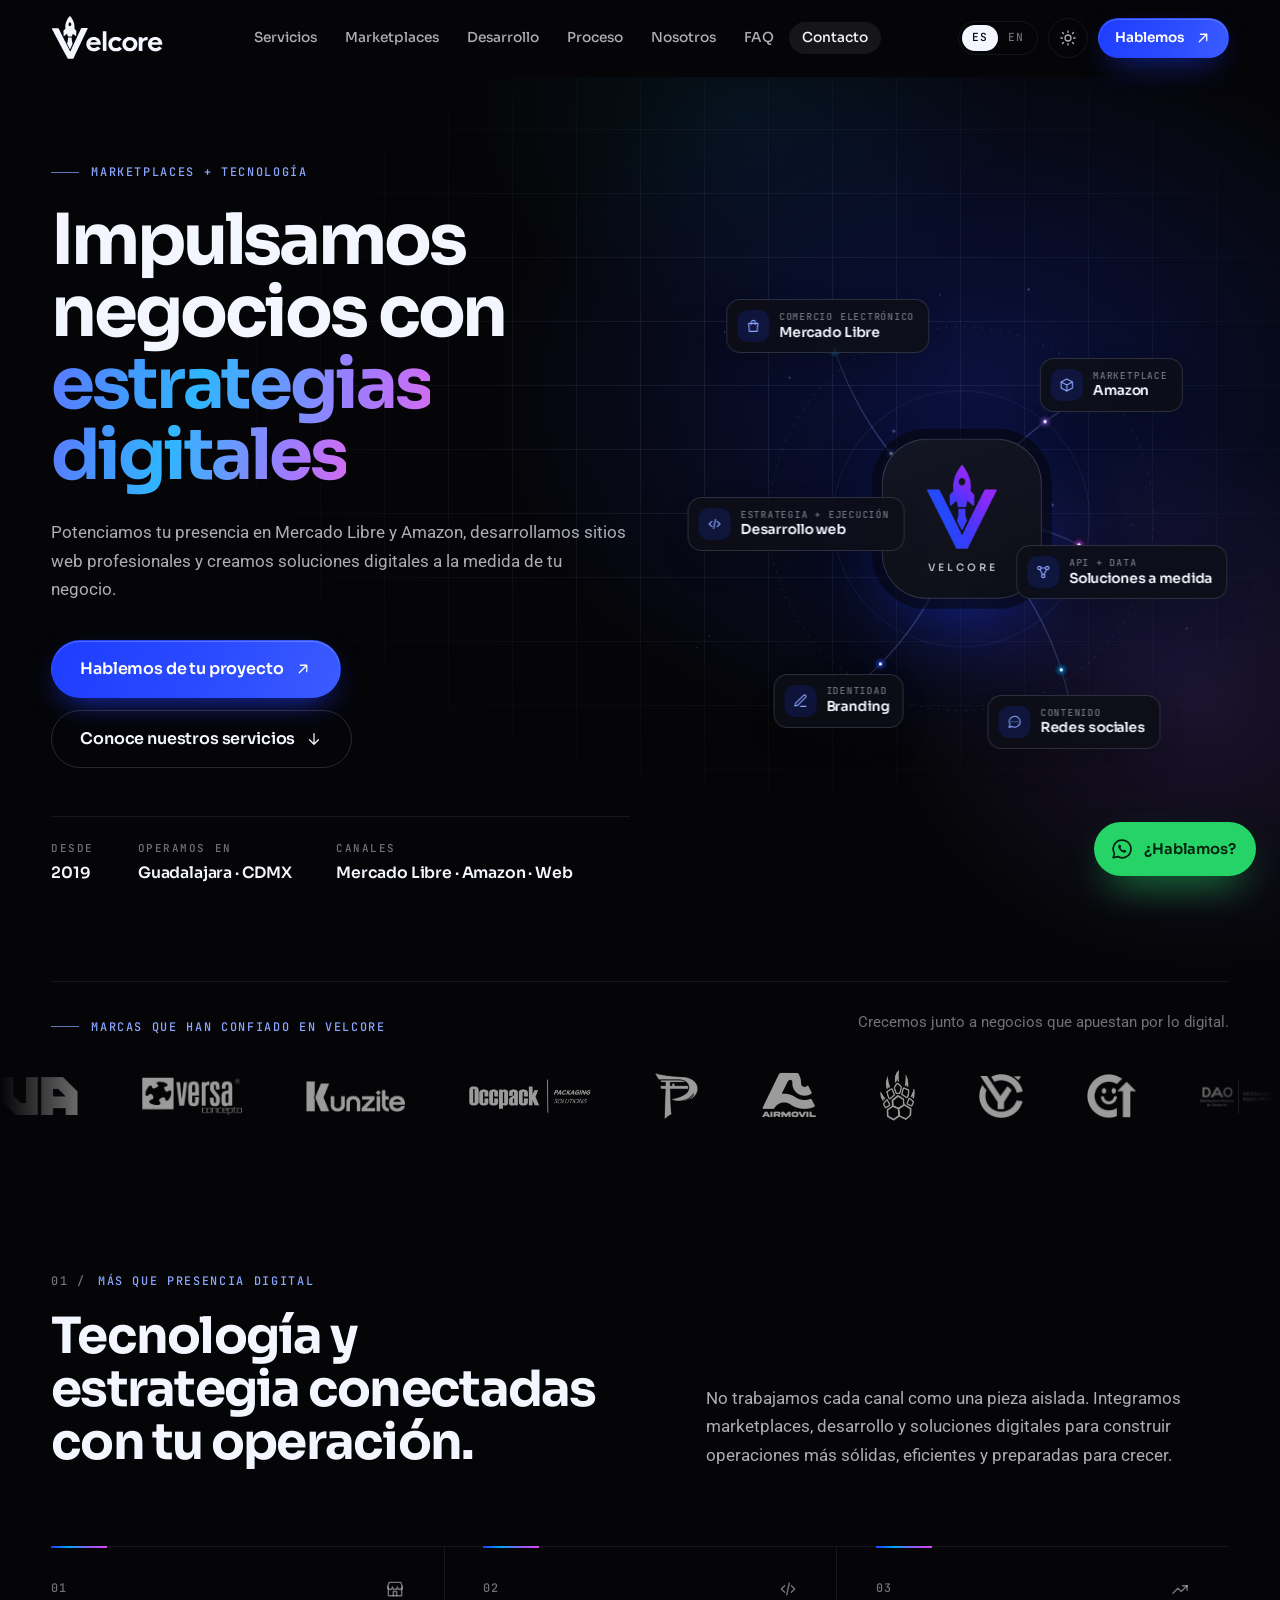
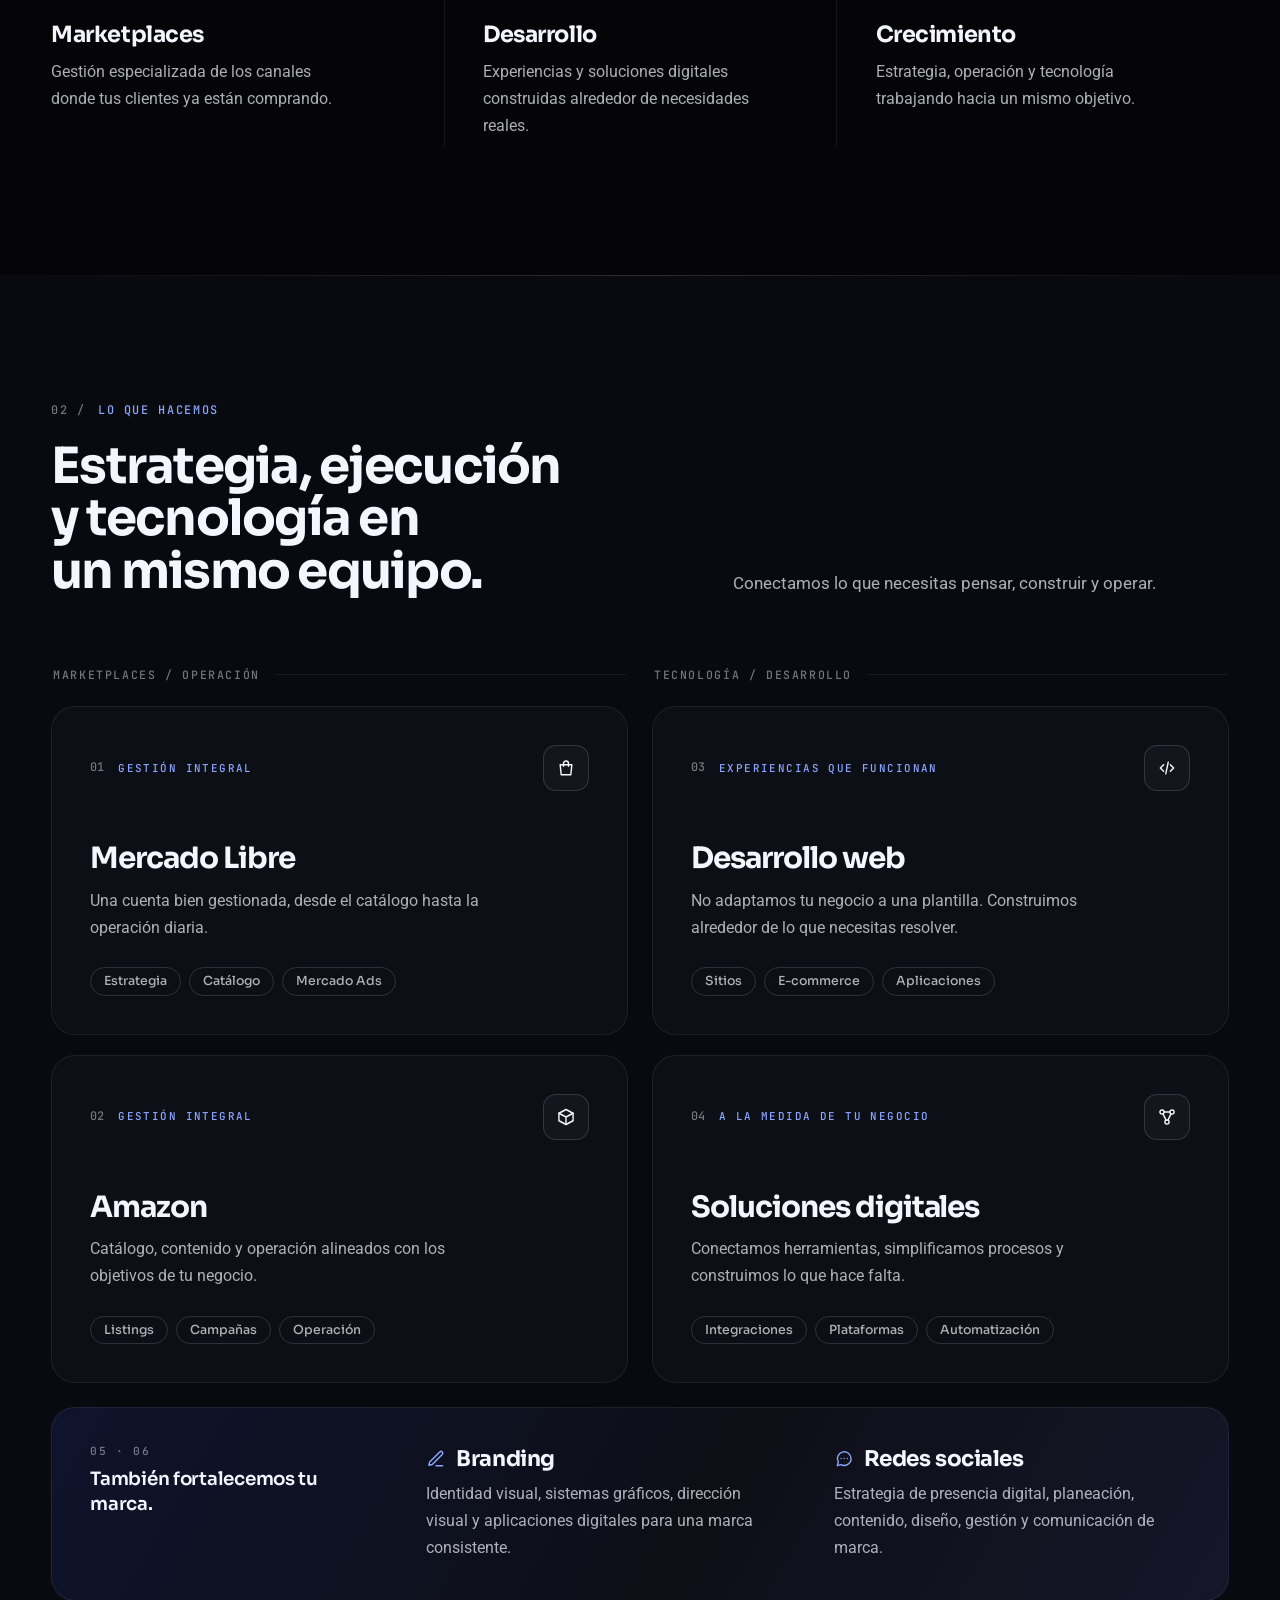
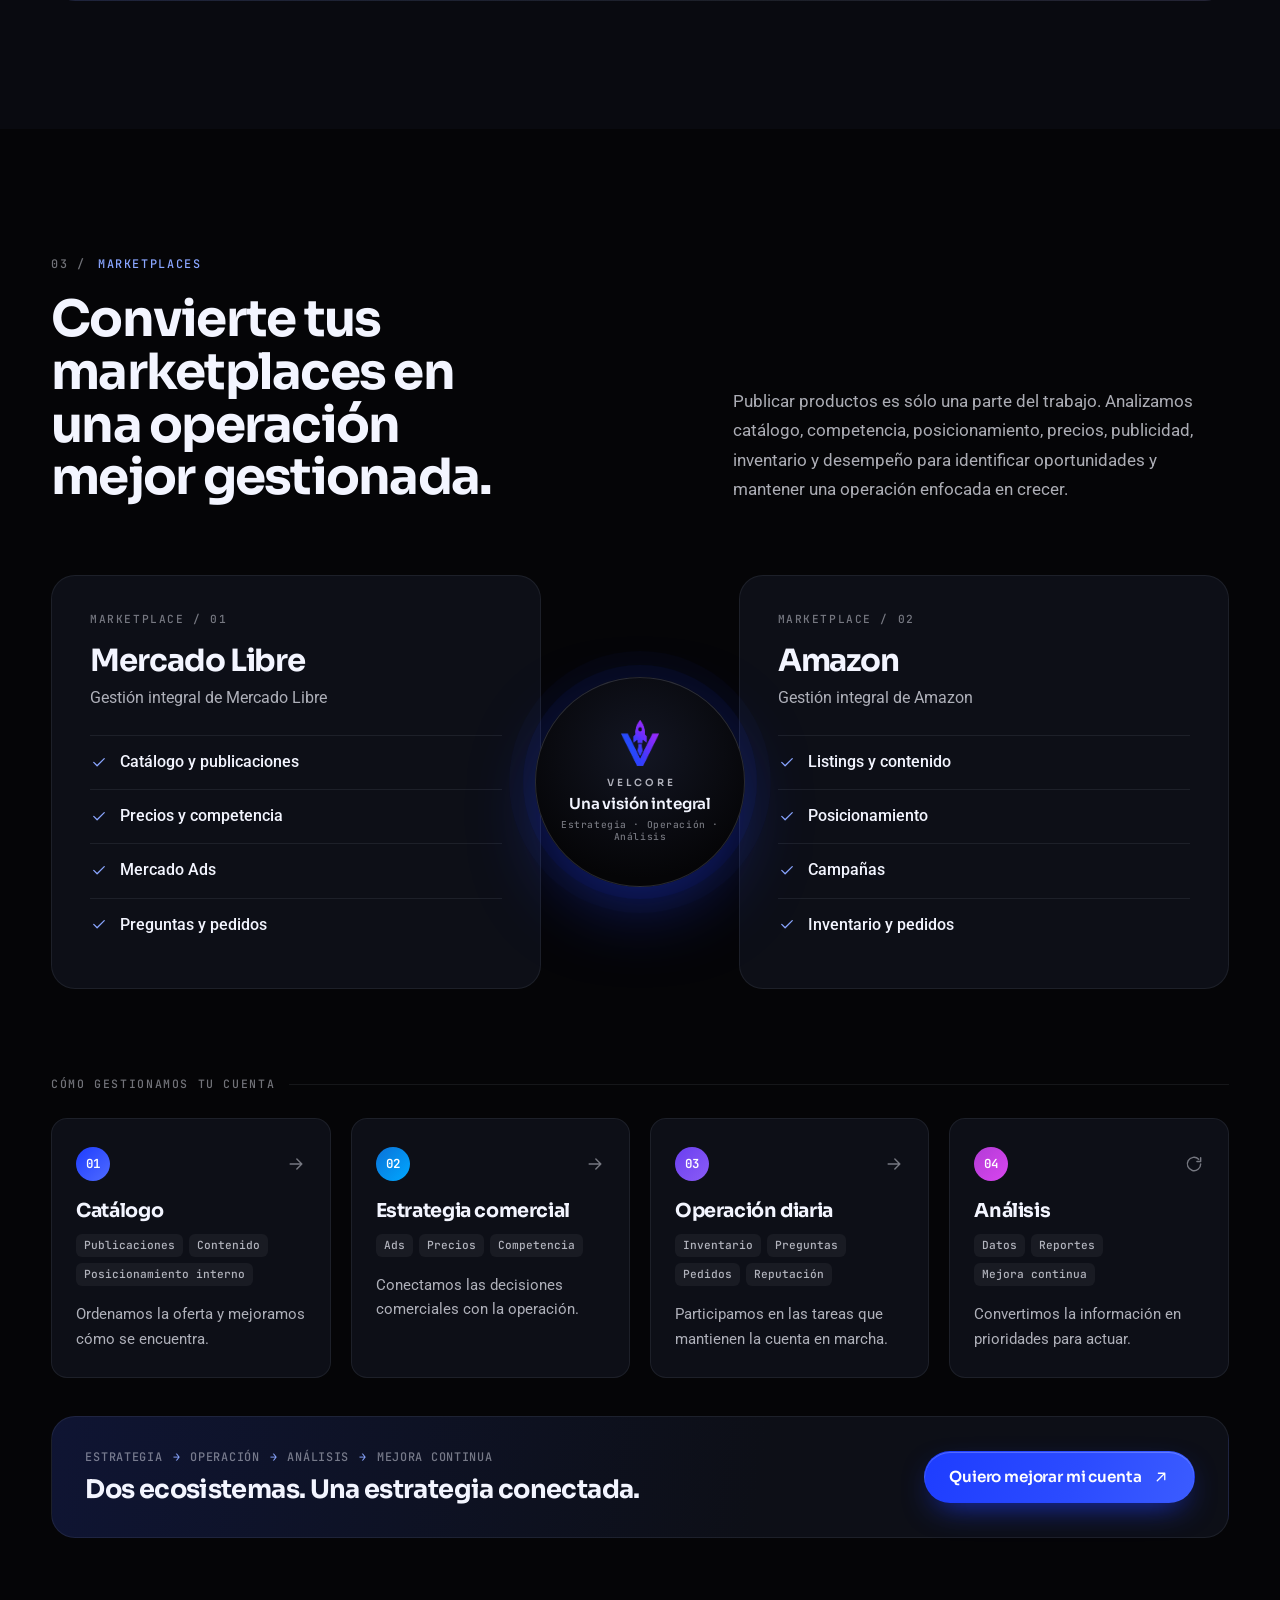
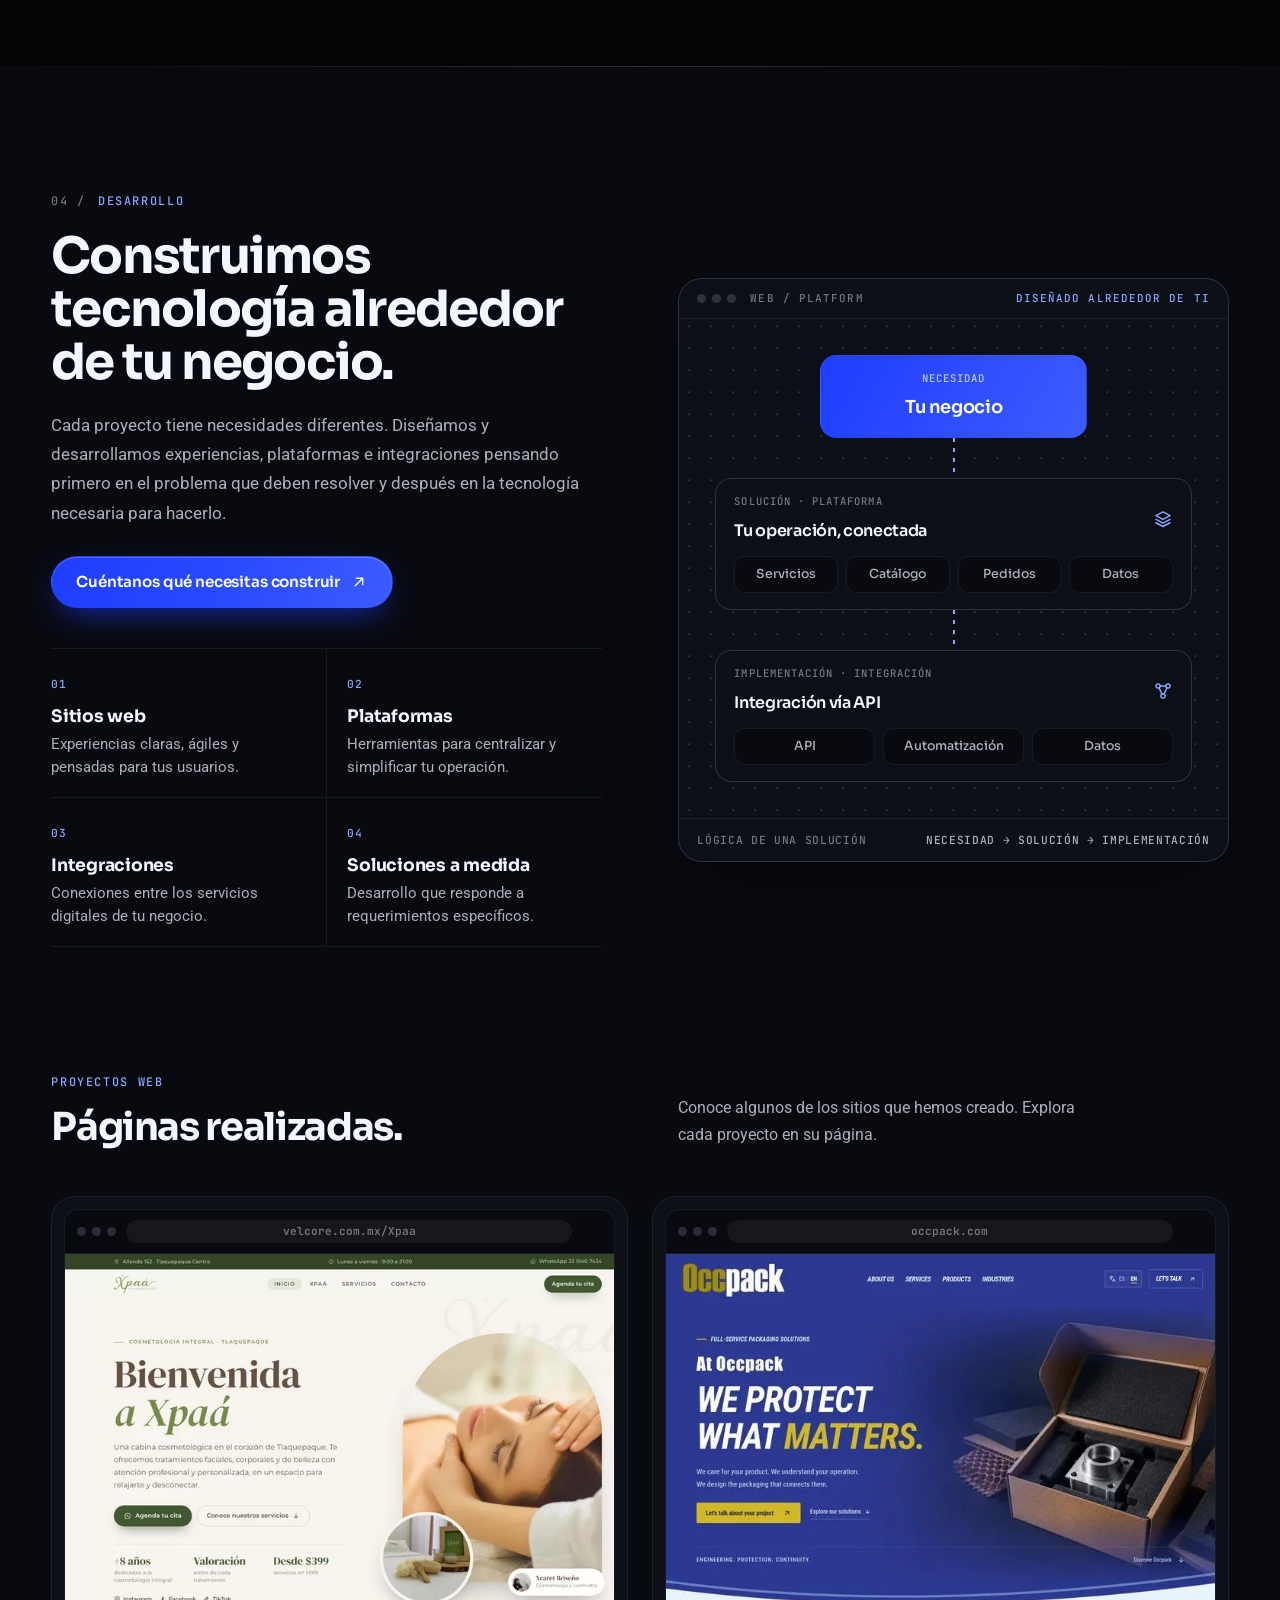
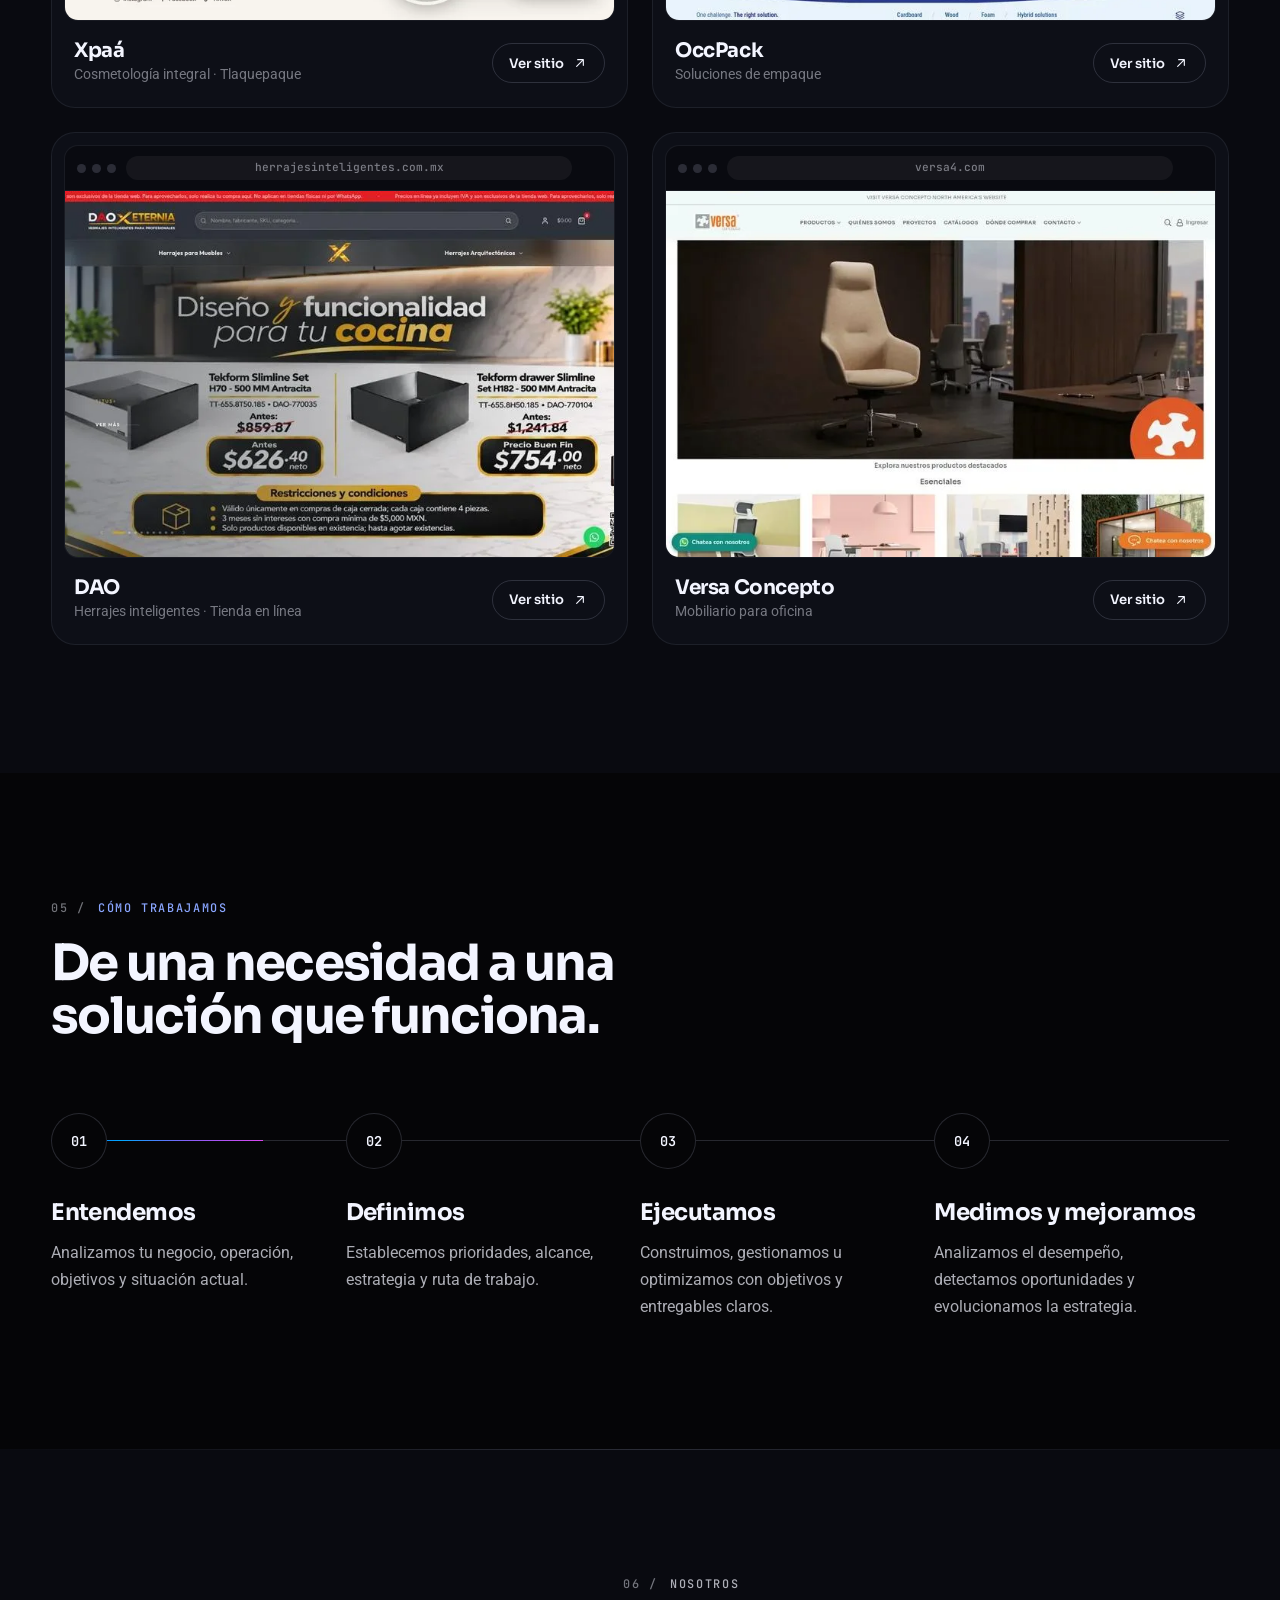
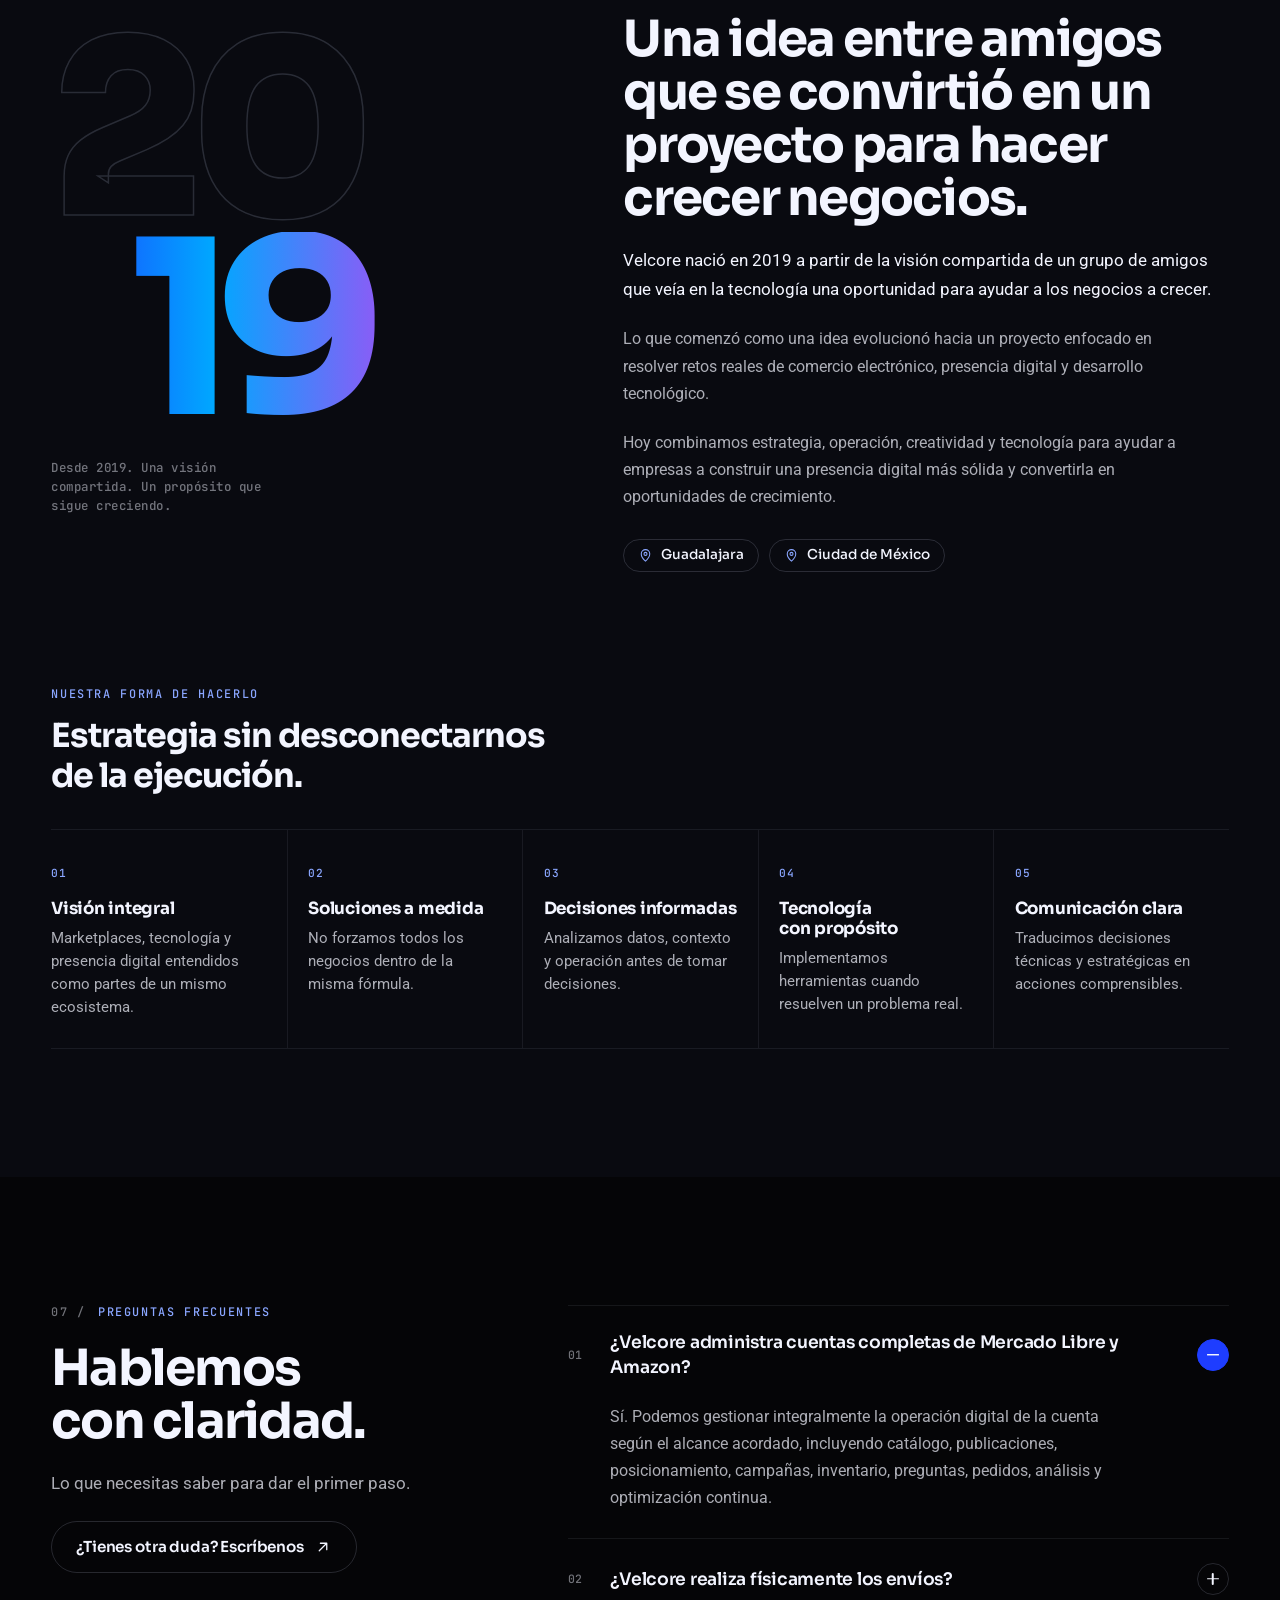
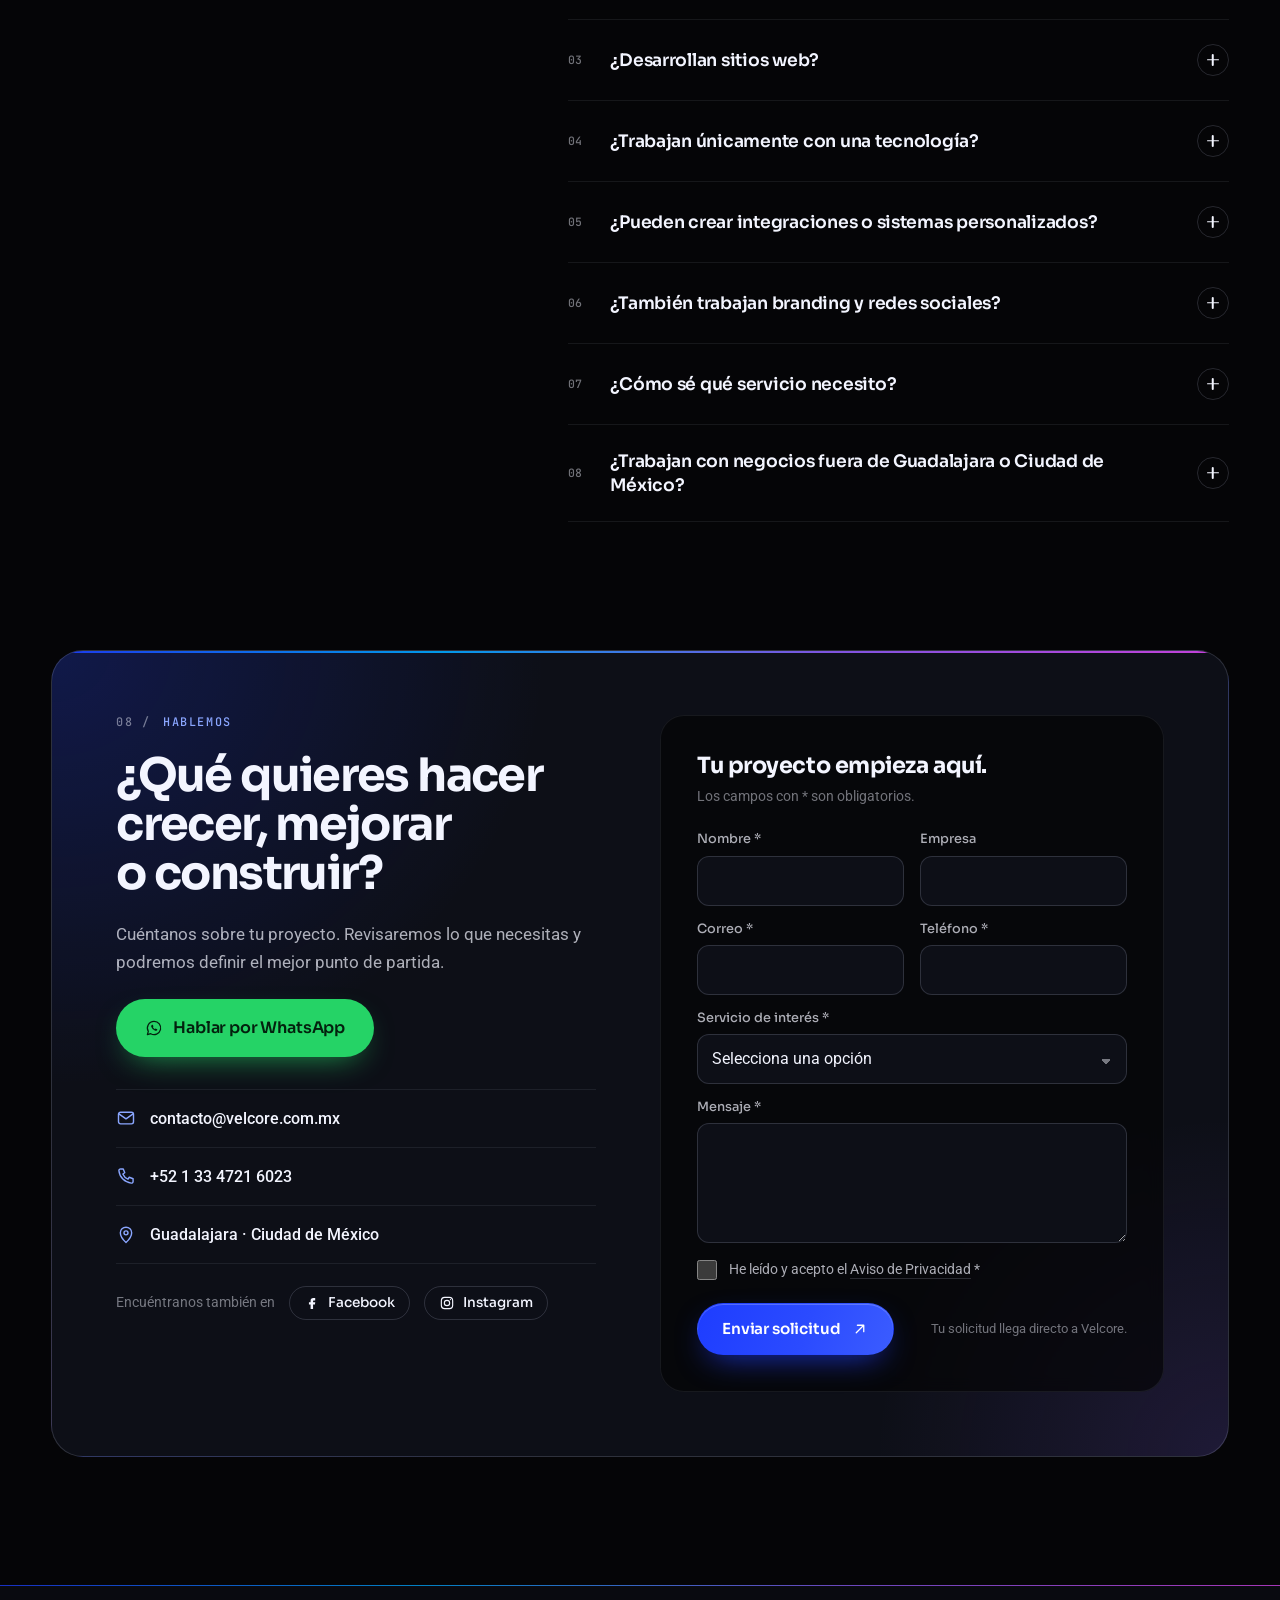
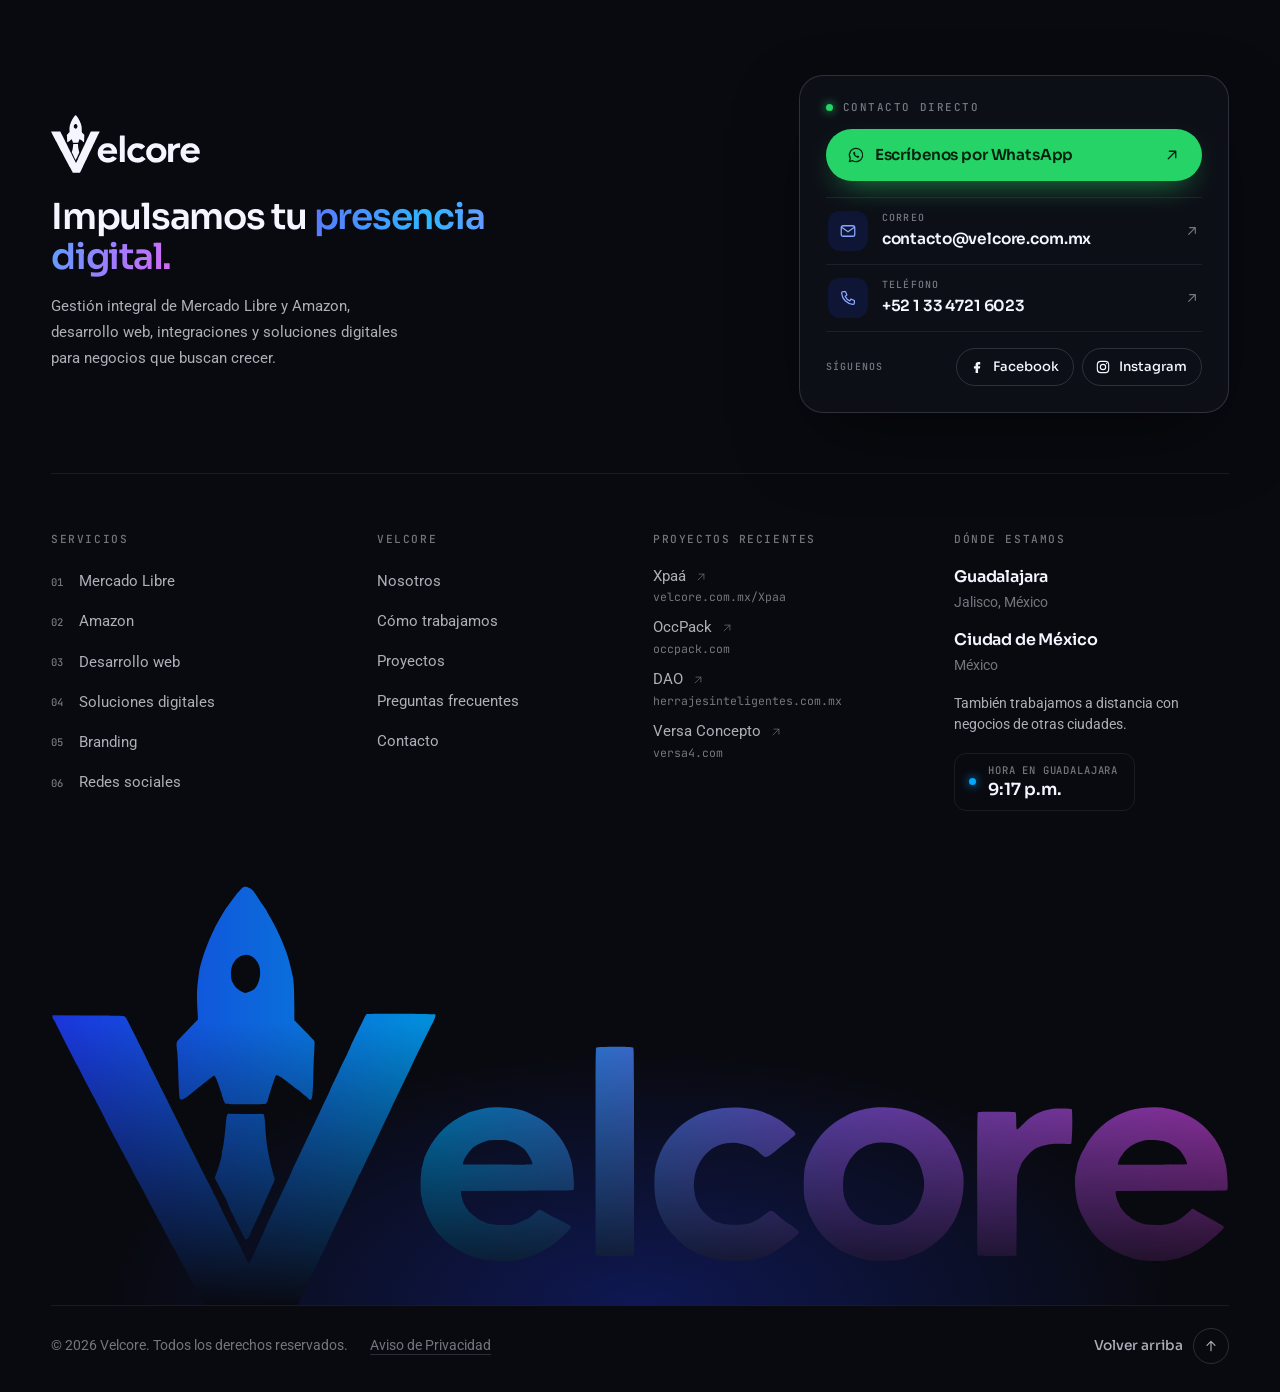
==== commit 8ce6a717: "SEO: título con agencia y ciudad, datos de sitio para Google, www a velcore.com.mx - Título y descri" ====
--- a/index.html
+++ b/index.html
@@ -3,15 +3,15 @@
 <head>
 <meta charset="utf-8">
 <meta name="viewport" content="width=device-width, initial-scale=1">
-<title>Velcore | Mercado Libre, Amazon y Desarrollo Web</title>
-<meta name="description" content="Gestión integral de Mercado Libre y Amazon, desarrollo web, integraciones y soluciones digitales para negocios que buscan crecer. Guadalajara y Ciudad de México.">
+<title>Velcore | Agencia de Mercado Libre, Amazon y Desarrollo Web en Guadalajara</title>
+<meta name="description" content="Velcore es una agencia digital de Guadalajara y CDMX: gestión integral de Mercado Libre y Amazon, desarrollo web, integraciones y soluciones digitales para negocios que buscan crecer.">
 <link rel="canonical" href="https://velcore.com.mx/">
 <meta name="theme-color" content="#050507">
 <meta property="og:type" content="website">
 <meta property="og:locale" content="es_MX">
 <meta property="og:site_name" content="Velcore">
-<meta property="og:title" content="Velcore | Mercado Libre, Amazon y Desarrollo Web">
-<meta property="og:description" content="Gestión integral de Mercado Libre y Amazon, desarrollo web, integraciones y soluciones digitales para negocios que buscan crecer.">
+<meta property="og:title" content="Velcore | Agencia de Mercado Libre, Amazon y Desarrollo Web en Guadalajara">
+<meta property="og:description" content="Velcore es una agencia digital de Guadalajara y CDMX: gestión integral de Mercado Libre y Amazon, desarrollo web, integraciones y soluciones digitales para negocios que buscan crecer.">
 <meta property="og:url" content="https://velcore.com.mx/">
 <meta property="og:image" content="https://velcore.com.mx/media/og-velcore.jpg">
 <meta property="og:image:width" content="1200">
@@ -23,7 +23,7 @@
 <link rel="preconnect" href="https://fonts.gstatic.com" crossorigin>
 <link href="https://fonts.googleapis.com/css2?family=JetBrains+Mono:wght@400;500&family=Roboto:wght@400;500;700&family=Sora:wght@400;500;600;700;800&display=swap" rel="stylesheet">
 <script type="application/ld+json">
-{"@context":"https://schema.org","@type":"Organization","name":"Velcore","url":"https://velcore.com.mx/","logo":"https://velcore.com.mx/media/velcore-simbolo.webp","image":"https://velcore.com.mx/media/og-velcore.jpg","description":"Gestión integral de Mercado Libre y Amazon, desarrollo web, integraciones y soluciones digitales para negocios que buscan crecer.","foundingDate":"2019","email":"contacto@velcore.com.mx","telephone":"+52 1 33 4721 6023","areaServed":"MX","address":[{"@type":"PostalAddress","addressLocality":"Guadalajara","addressRegion":"Jalisco","addressCountry":"MX"},{"@type":"PostalAddress","addressLocality":"Ciudad de México","addressCountry":"MX"}],"sameAs":["https://www.facebook.com/profile.php?id=61584658633203","https://www.instagram.com/velcoremkt/"]}
+{"@context":"https://schema.org","@graph":[{"@type":"WebSite","@id":"https://velcore.com.mx/#sitio","name":"Velcore","alternateName":["Velcore MX","velcore.com.mx"],"url":"https://velcore.com.mx/","inLanguage":["es-MX","en"],"publisher":{"@id":"https://velcore.com.mx/#organizacion"}},{"@type":"Organization","name":"Velcore","url":"https://velcore.com.mx/","logo":{"@type":"ImageObject","url":"https://velcore.com.mx/media/velcore-simbolo.webp"},"image":"https://velcore.com.mx/media/og-velcore.jpg","description":"Velcore es una agencia digital de Guadalajara y CDMX: gestión integral de Mercado Libre y Amazon, desarrollo web, integraciones y soluciones digitales para negocios que buscan crecer.","foundingDate":"2019","email":"contacto@velcore.com.mx","telephone":"+52 1 33 4721 6023","areaServed":"MX","address":[{"@type":"PostalAddress","addressLocality":"Guadalajara","addressRegion":"Jalisco","addressCountry":"MX"},{"@type":"PostalAddress","addressLocality":"Ciudad de México","addressCountry":"MX"}],"sameAs":["https://www.facebook.com/profile.php?id=61584658633203","https://www.instagram.com/velcoremkt/"],"@id":"https://velcore.com.mx/#organizacion","alternateName":["Velcore MX","Velcore Agencia Digital"],"contactPoint":[{"@type":"ContactPoint","telephone":"+52 1 33 4721 6023","email":"contacto@velcore.com.mx","contactType":"sales","areaServed":"MX","availableLanguage":["es","en"]}],"knowsAbout":["Mercado Libre","Amazon","Desarrollo web","Integraciones","Marketing digital","Branding","Redes sociales"]}]}
 </script>
 <script>
 try{var m=localStorage.getItem('velcore-mode');if(m==='light'||m==='dark')document.documentElement.setAttribute('data-mode',m);var l=localStorage.getItem('velcore-lang');if(l==='en'){document.documentElement.setAttribute('data-lang','en');document.documentElement.lang='en';}}catch(e){}
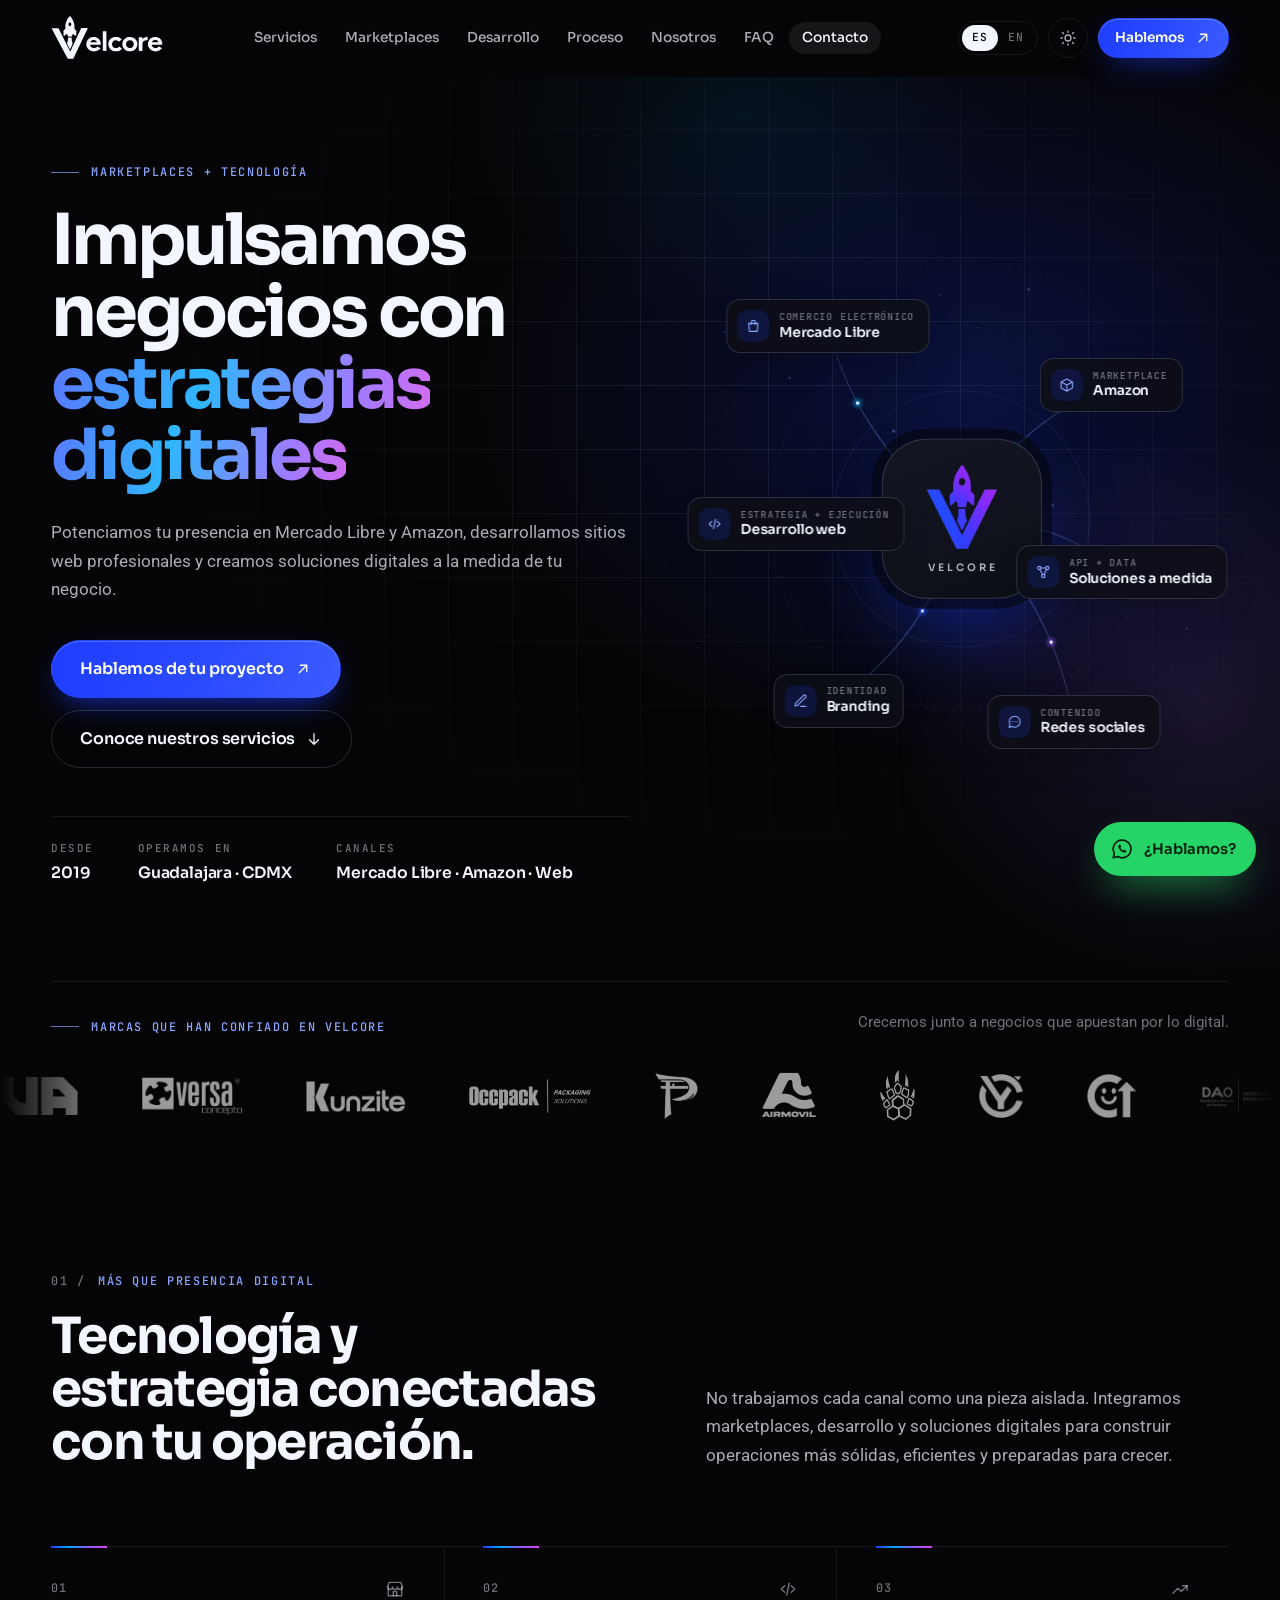
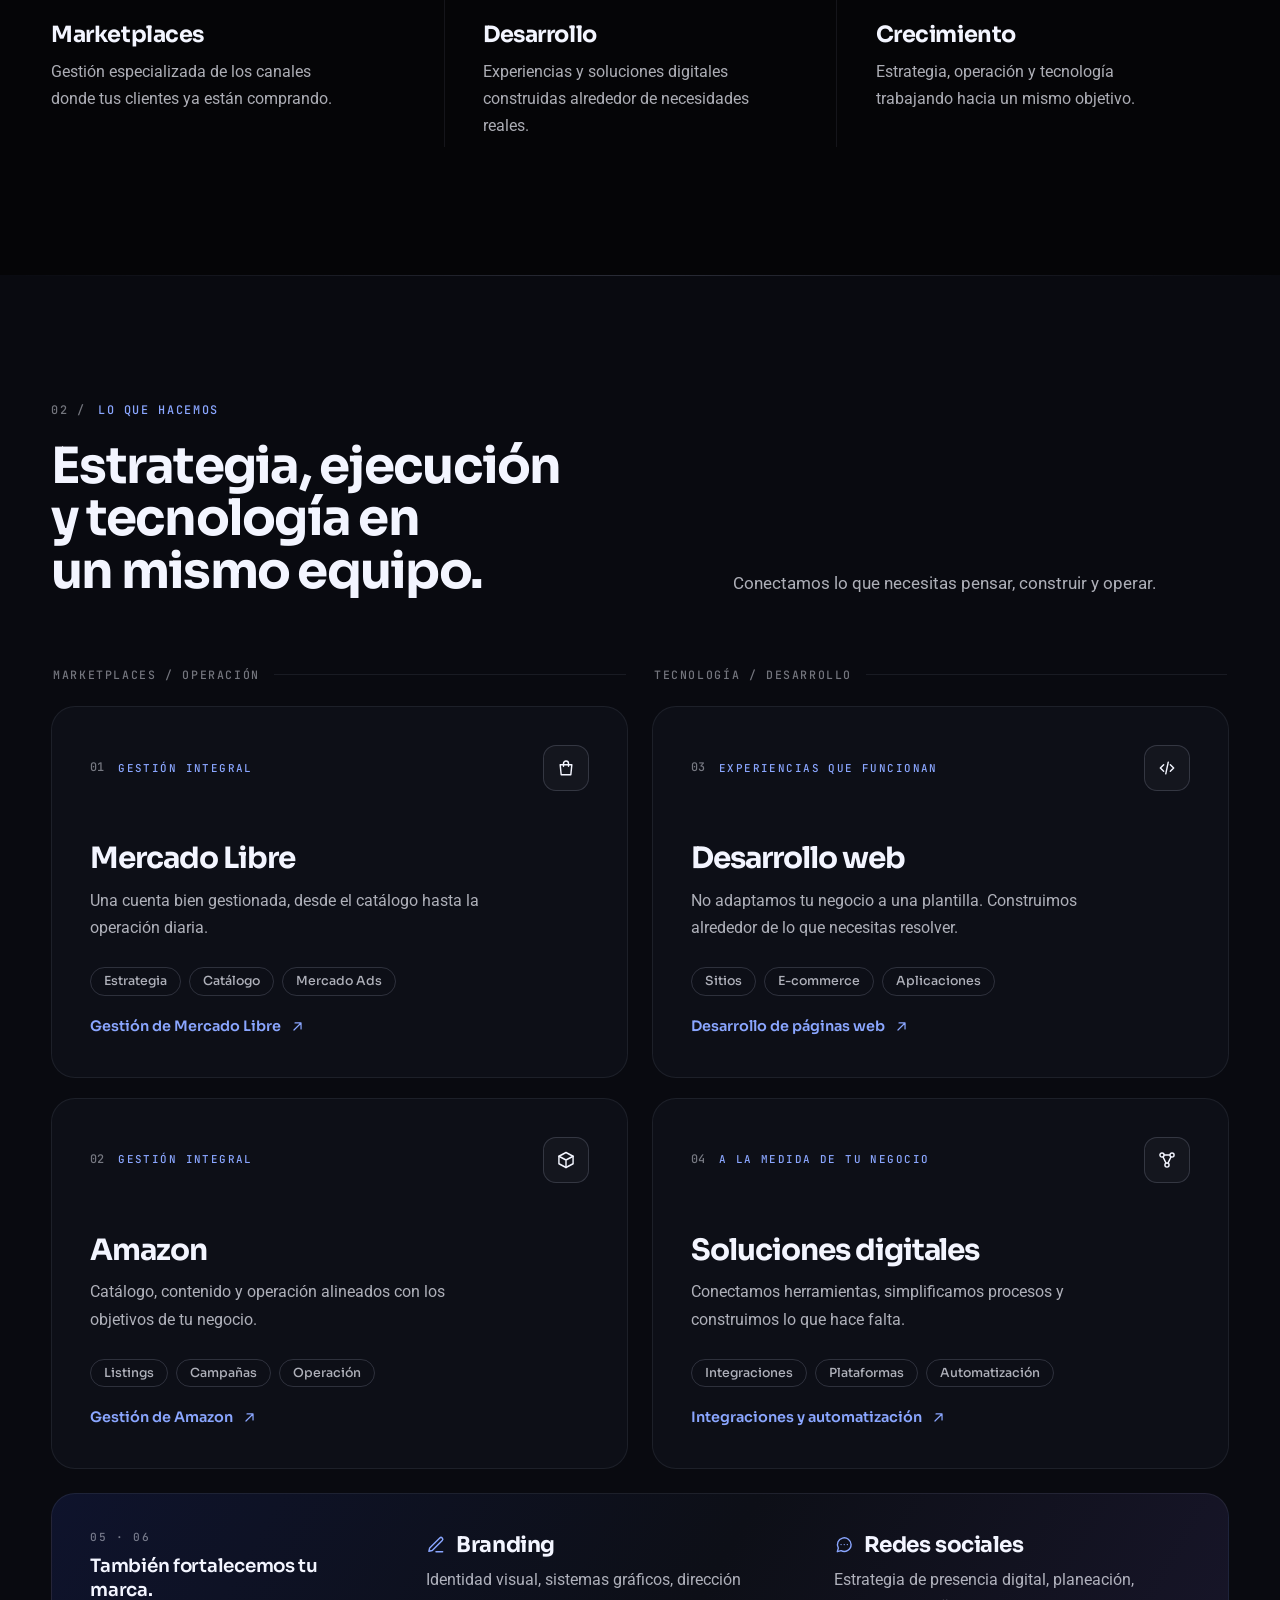
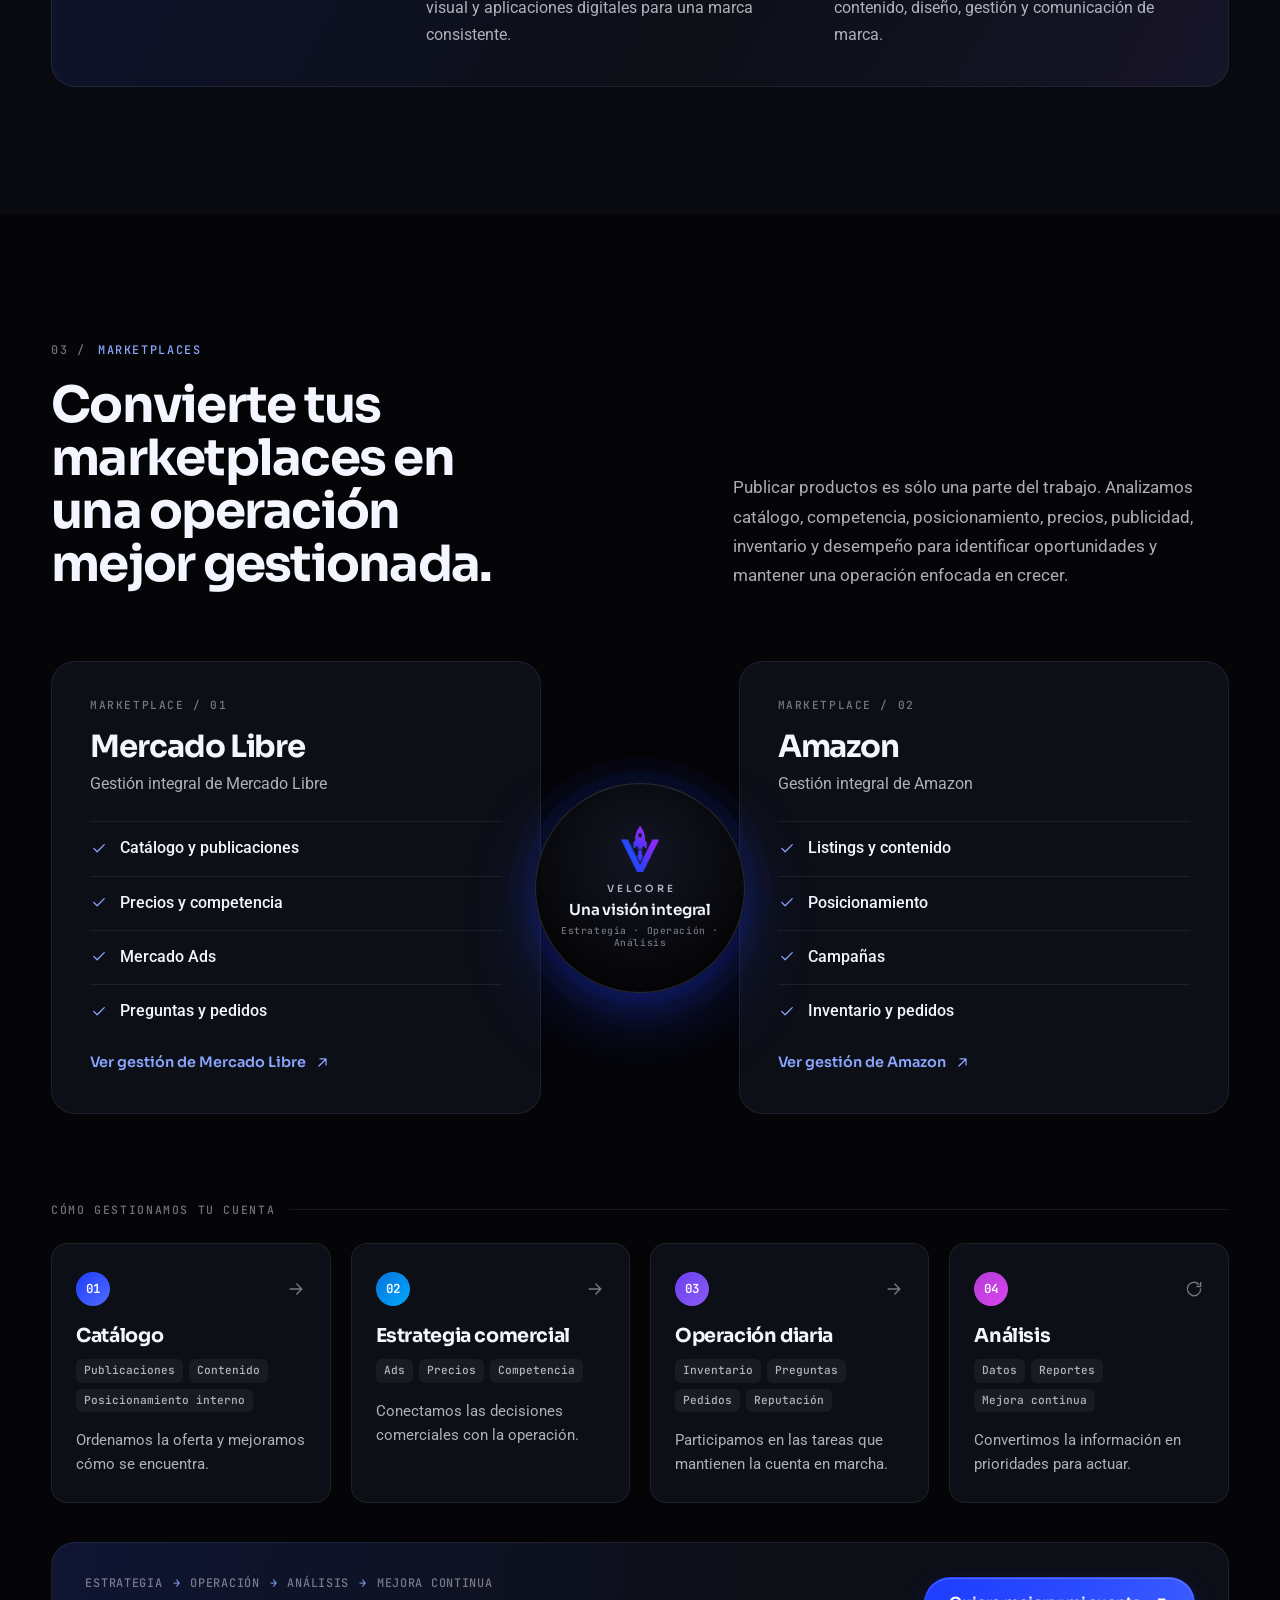
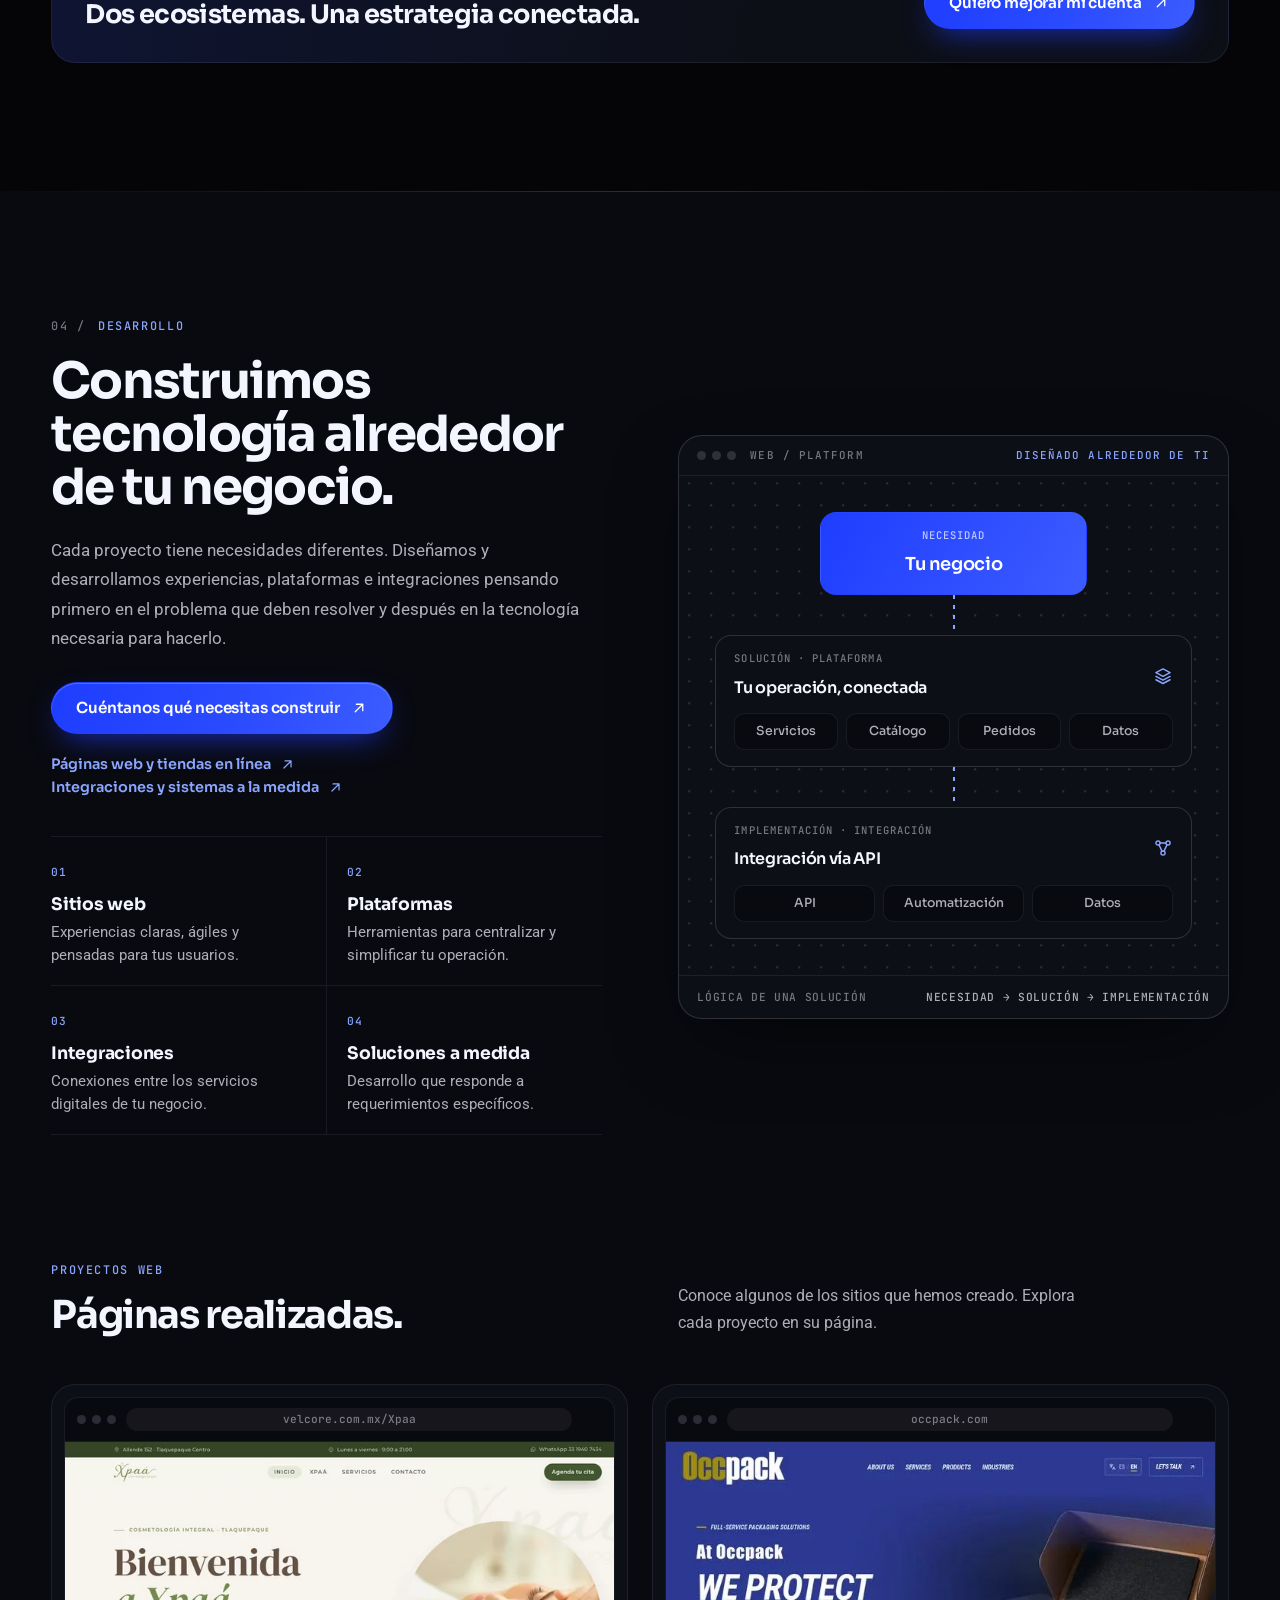
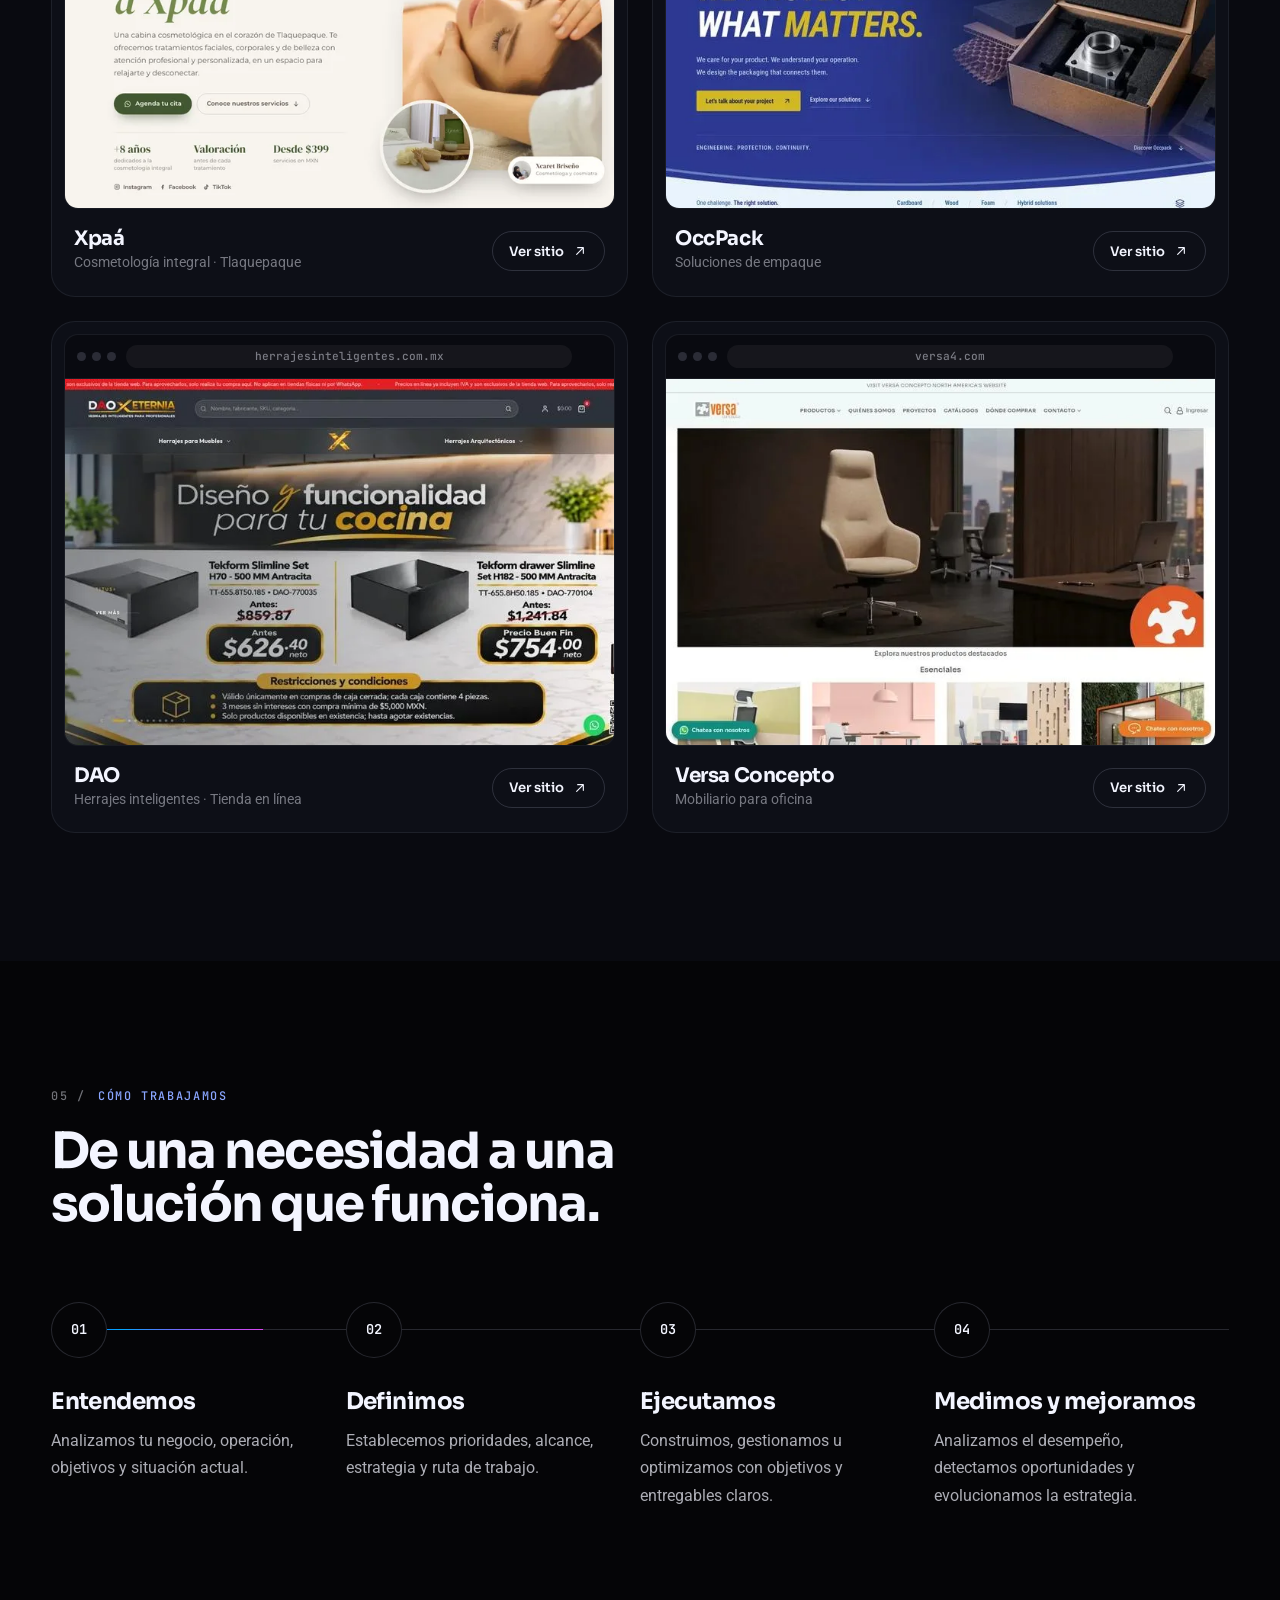
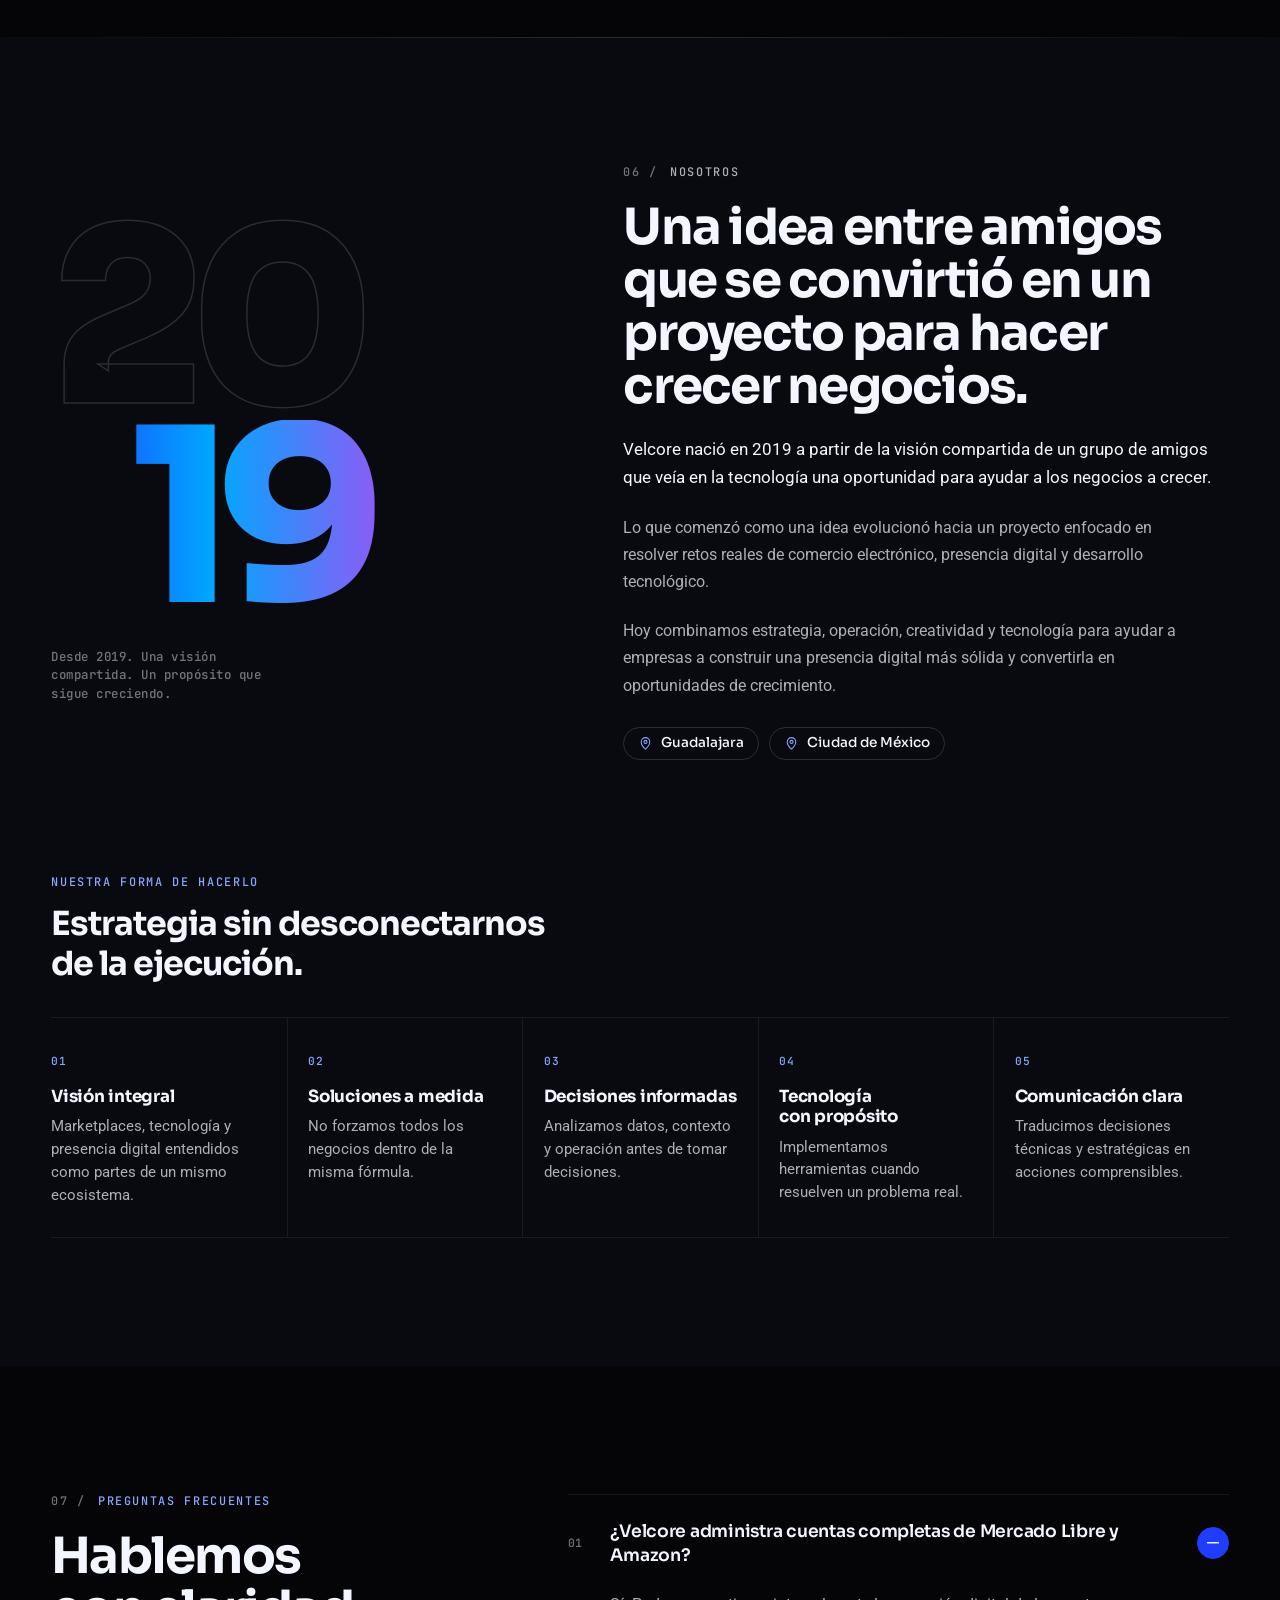
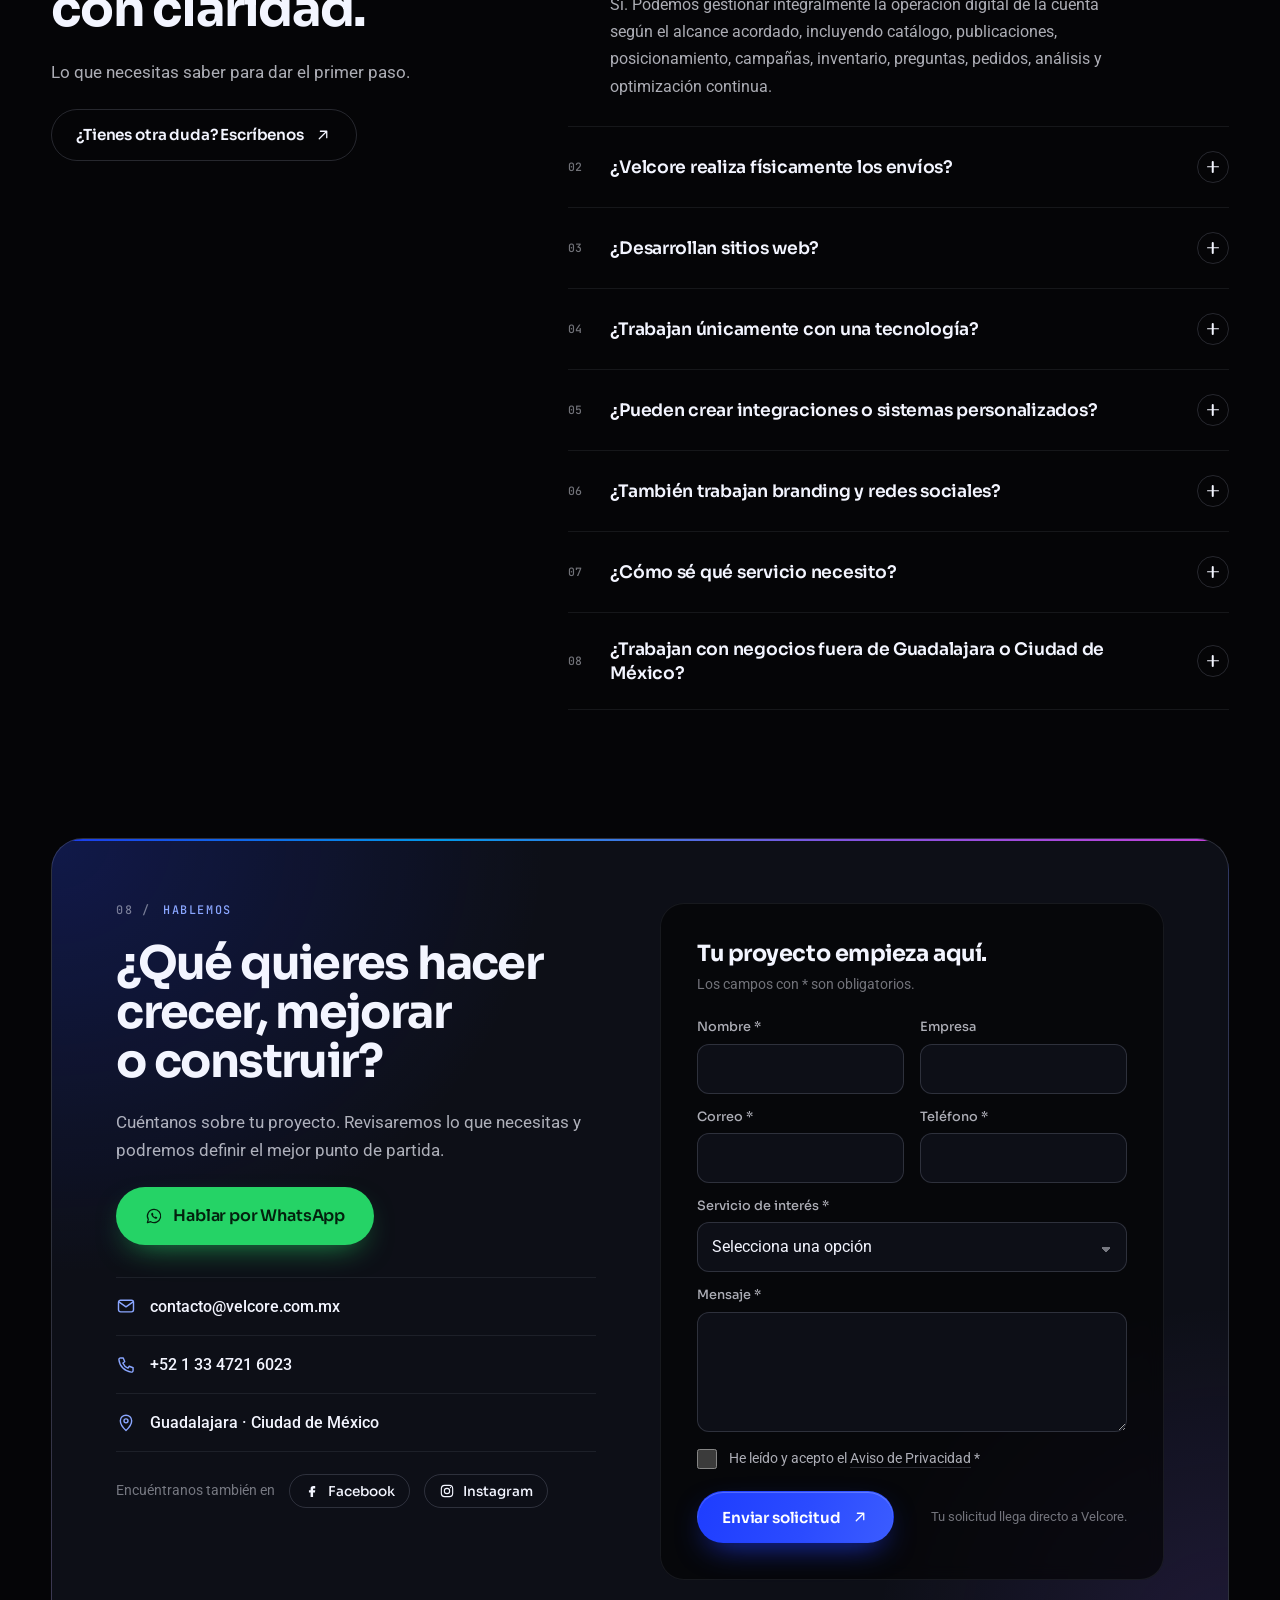
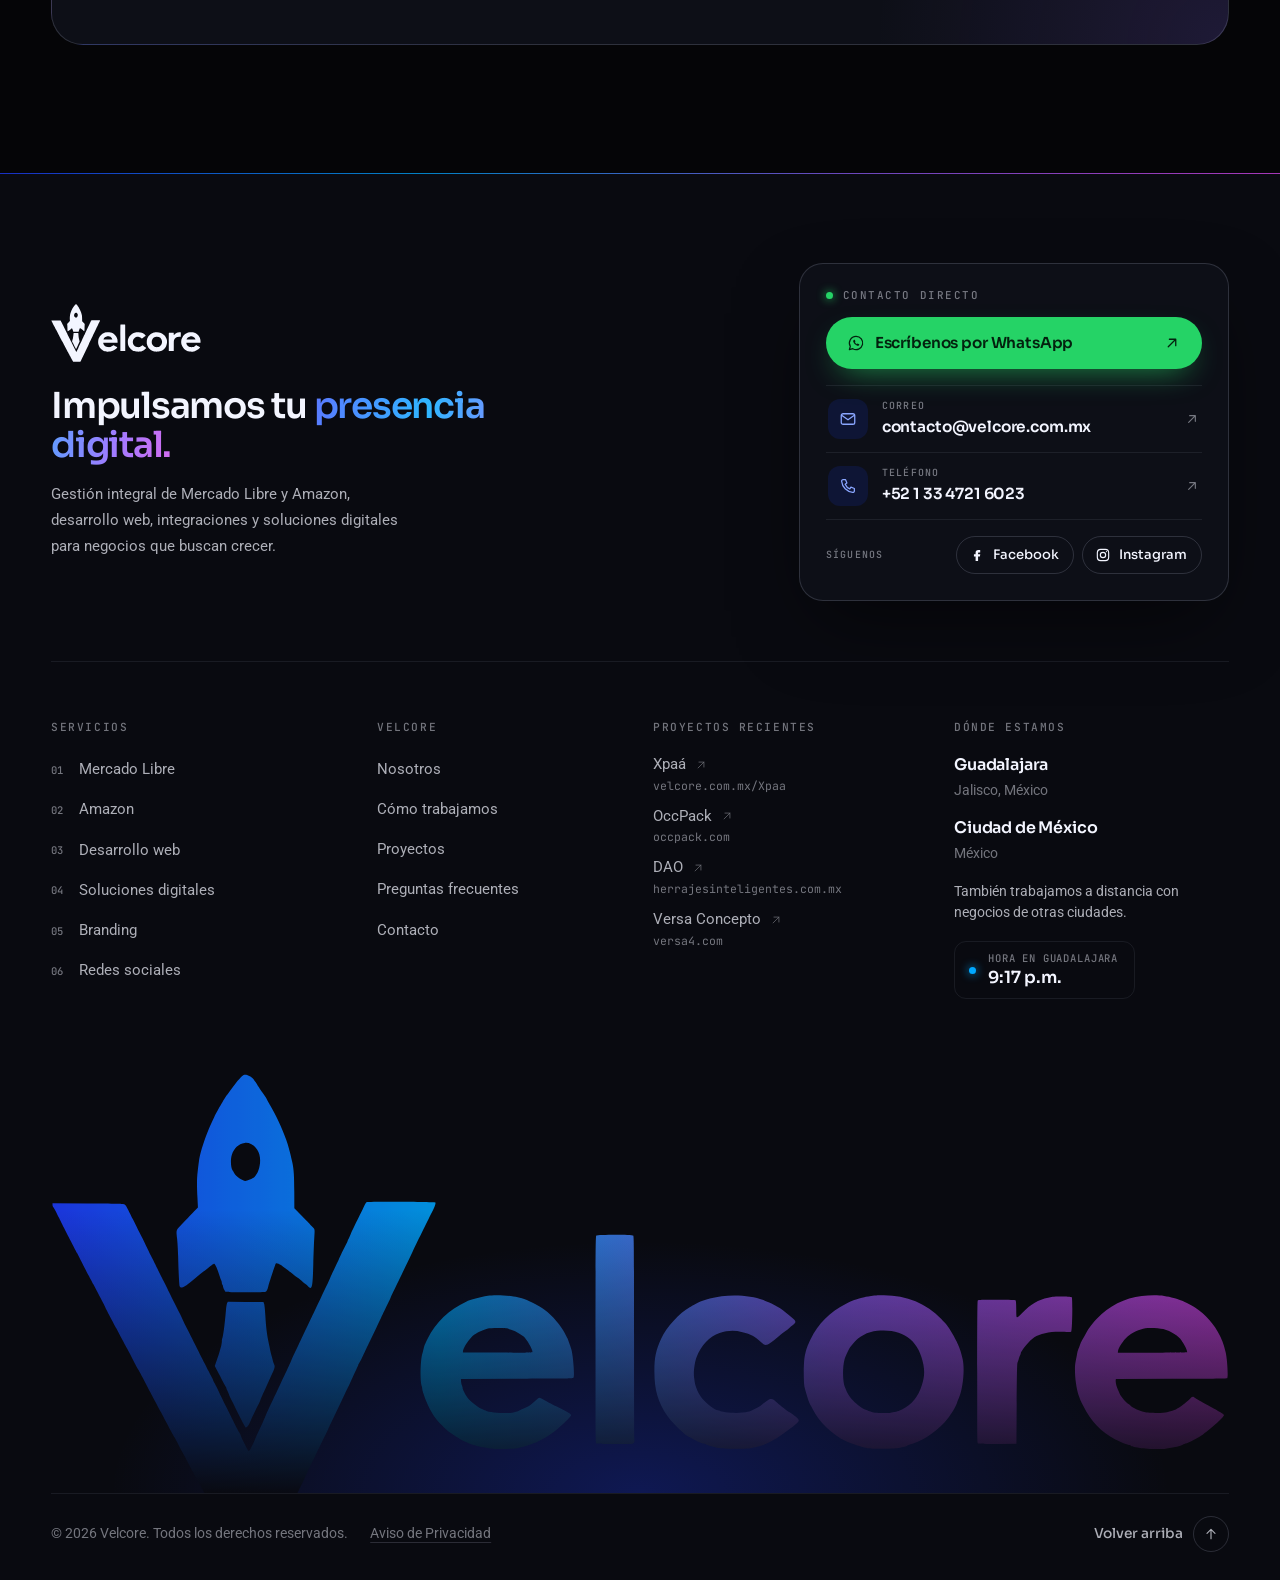
==== commit 53fe207e: "SEO: páginas por servicio (Mercado Libre, Amazon, desarrollo web, soluciones digitales), enlaces int" ====
--- a/index.html
+++ b/index.html
@@ -23,7 +23,7 @@
 <link rel="preconnect" href="https://fonts.gstatic.com" crossorigin>
 <link href="https://fonts.googleapis.com/css2?family=JetBrains+Mono:wght@400;500&family=Roboto:wght@400;500;700&family=Sora:wght@400;500;600;700;800&display=swap" rel="stylesheet">
 <script type="application/ld+json">
-{"@context":"https://schema.org","@graph":[{"@type":"WebSite","@id":"https://velcore.com.mx/#sitio","name":"Velcore","alternateName":["Velcore MX","velcore.com.mx"],"url":"https://velcore.com.mx/","inLanguage":["es-MX","en"],"publisher":{"@id":"https://velcore.com.mx/#organizacion"}},{"@type":"Organization","name":"Velcore","url":"https://velcore.com.mx/","logo":{"@type":"ImageObject","url":"https://velcore.com.mx/media/velcore-simbolo.webp"},"image":"https://velcore.com.mx/media/og-velcore.jpg","description":"Velcore es una agencia digital de Guadalajara y CDMX: gestión integral de Mercado Libre y Amazon, desarrollo web, integraciones y soluciones digitales para negocios que buscan crecer.","foundingDate":"2019","email":"contacto@velcore.com.mx","telephone":"+52 1 33 4721 6023","areaServed":"MX","address":[{"@type":"PostalAddress","addressLocality":"Guadalajara","addressRegion":"Jalisco","addressCountry":"MX"},{"@type":"PostalAddress","addressLocality":"Ciudad de México","addressCountry":"MX"}],"sameAs":["https://www.facebook.com/profile.php?id=61584658633203","https://www.instagram.com/velcoremkt/"],"@id":"https://velcore.com.mx/#organizacion","alternateName":["Velcore MX","Velcore Agencia Digital"],"contactPoint":[{"@type":"ContactPoint","telephone":"+52 1 33 4721 6023","email":"contacto@velcore.com.mx","contactType":"sales","areaServed":"MX","availableLanguage":["es","en"]}],"knowsAbout":["Mercado Libre","Amazon","Desarrollo web","Integraciones","Marketing digital","Branding","Redes sociales"]}]}
+{"@context":"https://schema.org","@graph":[{"@type":"WebSite","@id":"https://velcore.com.mx/#sitio","name":"Velcore","alternateName":["Velcore MX","velcore.com.mx"],"url":"https://velcore.com.mx/","inLanguage":["es-MX","en"],"publisher":{"@id":"https://velcore.com.mx/#organizacion"}},{"@type":"Organization","name":"Velcore","url":"https://velcore.com.mx/","logo":{"@type":"ImageObject","url":"https://velcore.com.mx/media/velcore-simbolo.webp"},"image":"https://velcore.com.mx/media/og-velcore.jpg","description":"Velcore es una agencia digital de Guadalajara y CDMX: gestión integral de Mercado Libre y Amazon, desarrollo web, integraciones y soluciones digitales para negocios que buscan crecer.","foundingDate":"2019","email":"contacto@velcore.com.mx","telephone":"+52 1 33 4721 6023","areaServed":"MX","address":[{"@type":"PostalAddress","addressLocality":"Guadalajara","addressRegion":"Jalisco","addressCountry":"MX"},{"@type":"PostalAddress","addressLocality":"Ciudad de México","addressCountry":"MX"}],"sameAs":["https://www.facebook.com/profile.php?id=61584658633203","https://www.instagram.com/velcoremkt/"],"@id":"https://velcore.com.mx/#organizacion","alternateName":["Velcore MX","Velcore Agencia Digital"],"contactPoint":[{"@type":"ContactPoint","telephone":"+52 1 33 4721 6023","email":"contacto@velcore.com.mx","contactType":"sales","areaServed":"MX","availableLanguage":["es","en"]}],"knowsAbout":["Mercado Libre","Amazon","Desarrollo web","Integraciones","Marketing digital","Branding","Redes sociales"],"hasOfferCatalog":{"@type":"OfferCatalog","name":"Servicios de Velcore","itemListElement":[{"@type":"Offer","itemOffered":{"@type":"Service","name":"Gestión de cuentas de Mercado Libre","url":"https://velcore.com.mx/mercado-libre/","provider":{"@id":"https://velcore.com.mx/#organizacion"}}},{"@type":"Offer","itemOffered":{"@type":"Service","name":"Gestión de cuentas de Amazon","url":"https://velcore.com.mx/amazon/","provider":{"@id":"https://velcore.com.mx/#organizacion"}}},{"@type":"Offer","itemOffered":{"@type":"Service","name":"Desarrollo de páginas web y tiendas en línea","url":"https://velcore.com.mx/desarrollo-web/","provider":{"@id":"https://velcore.com.mx/#organizacion"}}},{"@type":"Offer","itemOffered":{"@type":"Service","name":"Integraciones, automatización y soluciones digitales a la medida","url":"https://velcore.com.mx/soluciones-digitales/","provider":{"@id":"https://velcore.com.mx/#organizacion"}}}]}}]}
 </script>
 <script>
 try{var m=localStorage.getItem('velcore-mode');if(m==='light'||m==='dark')document.documentElement.setAttribute('data-mode',m);var l=localStorage.getItem('velcore-lang');if(l==='en'){document.documentElement.setAttribute('data-lang','en');document.documentElement.lang='en';}}catch(e){}
@@ -566,6 +566,7 @@
   .marquee-set[aria-hidden="true"]{display:none}
   .marquee{-webkit-mask-image:none;mask-image:none}
 }
+.svc-more{display:inline-flex;align-items:center;gap:8px;margin-top:22px;color:var(--accent-ink);font:600 .9rem/1.2 var(--font-display);position:relative;z-index:1}.svc-more .ic{width:17px;height:17px;transition:transform .3s var(--ease)}.svc-more:hover .ic{transform:translate(2px,-2px)}.mp-panel .svc-more{margin-top:18px}.dev-links{display:flex;flex-wrap:wrap;gap:6px 24px}.dev-links .svc-more{margin-top:0}
 </style>
 </head>
 <body>
@@ -772,12 +773,14 @@
           <h3>Mercado Libre</h3>
           <p><span lang="es">Una cuenta bien gestionada, desde el catálogo hasta la operación diaria.</span><span lang="en">A well-managed account, from the catalog to day-to-day operations.</span></p>
           <ul class="tags"><li><span lang="es">Estrategia</span><span lang="en">Strategy</span></li><li><span lang="es">Catálogo</span><span lang="en">Catalog</span></li><li>Mercado Ads</li></ul>
+          <a class="svc-more" href="/mercado-libre/"><span lang="es">Gestión de Mercado Libre</span><span lang="en">Mercado Libre management</span><svg class="ic"><use href="#i-arrow"/></svg></a>
         </article>
         <article class="svc-card">
           <div class="svc-top"><span class="svc-n">02</span><span class="svc-kicker"><span lang="es">Gestión integral</span><span lang="en">Full management</span></span><span class="svc-ic"><svg class="ic"><use href="#i-box"/></svg></span></div>
           <h3>Amazon</h3>
           <p><span lang="es">Catálogo, contenido y operación alineados con los objetivos de tu negocio.</span><span lang="en">Catalog, content and operations aligned with your business goals.</span></p>
           <ul class="tags"><li>Listings</li><li><span lang="es">Campañas</span><span lang="en">Campaigns</span></li><li><span lang="es">Operación</span><span lang="en">Operations</span></li></ul>
+          <a class="svc-more" href="/amazon/"><span lang="es">Gestión de Amazon</span><span lang="en">Amazon management</span><svg class="ic"><use href="#i-arrow"/></svg></a>
         </article>
       </div>
       <div class="svc-group">
@@ -787,12 +790,14 @@
           <h3><span lang="es">Desarrollo web</span><span lang="en">Web development</span></h3>
           <p><span lang="es">No adaptamos tu negocio a una plantilla. Construimos alrededor de lo que necesitas resolver.</span><span lang="en">We don’t squeeze your business into a template. We build around what you need to solve.</span></p>
           <ul class="tags"><li><span lang="es">Sitios</span><span lang="en">Websites</span></li><li>E-commerce</li><li><span lang="es">Aplicaciones</span><span lang="en">Apps</span></li></ul>
+          <a class="svc-more" href="/desarrollo-web/"><span lang="es">Desarrollo de páginas web</span><span lang="en">Web development</span><svg class="ic"><use href="#i-arrow"/></svg></a>
         </article>
         <article class="svc-card">
           <div class="svc-top"><span class="svc-n">04</span><span class="svc-kicker"><span lang="es">A la medida de tu negocio</span><span lang="en">Tailored to your business</span></span><span class="svc-ic"><svg class="ic"><use href="#i-nodes"/></svg></span></div>
           <h3><span lang="es">Soluciones digitales</span><span lang="en">Digital solutions</span></h3>
           <p><span lang="es">Conectamos herramientas, simplificamos procesos y construimos lo que hace falta.</span><span lang="en">We connect tools, simplify processes and build whatever is missing.</span></p>
           <ul class="tags"><li><span lang="es">Integraciones</span><span lang="en">Integrations</span></li><li><span lang="es">Plataformas</span><span lang="en">Platforms</span></li><li><span lang="es">Automatización</span><span lang="en">Automation</span></li></ul>
+          <a class="svc-more" href="/soluciones-digitales/"><span lang="es">Integraciones y automatización</span><span lang="en">Integrations and automation</span><svg class="ic"><use href="#i-arrow"/></svg></a>
         </article>
       </div>
     </div>
@@ -833,6 +838,7 @@
           <li><svg class="ic"><use href="#i-check"/></svg>Mercado Ads</li>
           <li><svg class="ic"><use href="#i-check"/></svg><span lang="es">Preguntas y pedidos</span><span lang="en">Questions and orders</span></li>
         </ul>
+        <a class="svc-more" href="/mercado-libre/"><span lang="es">Ver gestión de Mercado Libre</span><span lang="en">See Mercado Libre management</span><svg class="ic"><use href="#i-arrow"/></svg></a>
       </article>
       <div class="mp-core">
         <img src="media/velcore-simbolo.webp" alt="" width="182" height="220">
@@ -850,6 +856,7 @@
           <li><svg class="ic"><use href="#i-check"/></svg><span lang="es">Campañas</span><span lang="en">Campaigns</span></li>
           <li><svg class="ic"><use href="#i-check"/></svg><span lang="es">Inventario y pedidos</span><span lang="en">Inventory and orders</span></li>
         </ul>
+        <a class="svc-more" href="/amazon/"><span lang="es">Ver gestión de Amazon</span><span lang="en">See Amazon management</span><svg class="ic"><use href="#i-arrow"/></svg></a>
       </article>
     </div>
 
@@ -900,6 +907,7 @@
       <h2 id="t-dev"><span lang="es">Construimos tecnología alrededor de tu negocio.</span><span lang="en">We build technology around your business.</span></h2>
       <p class="sec-sub"><span lang="es">Cada proyecto tiene necesidades diferentes. Diseñamos y desarrollamos experiencias, plataformas e integraciones pensando primero en el problema que deben resolver y después en la tecnología necesaria para hacerlo.</span><span lang="en">Every project has different needs. We design and build experiences, platforms and integrations by thinking first about the problem they must solve, and then about the technology it takes.</span></p>
       <a class="btn btn-primary" data-wa="dev" href="https://wa.me/5213347216023?text=Hola%2C%20vi%20el%20sitio%20de%20Velcore%20y%20quiero%20contarles%20sobre%20un%20proyecto%20web%20o%20de%20desarrollo." target="_blank" rel="noopener"><span lang="es">Cuéntanos qué necesitas construir</span><span lang="en">Tell us what you need to build</span><svg class="ic ic-arrow"><use href="#i-arrow"/></svg></a>
+      <p class="dev-links"><a class="svc-more" href="/desarrollo-web/"><span lang="es">Páginas web y tiendas en línea</span><span lang="en">Websites and online stores</span><svg class="ic"><use href="#i-arrow"/></svg></a><a class="svc-more" href="/soluciones-digitales/"><span lang="es">Integraciones y sistemas a la medida</span><span lang="en">Integrations and custom systems</span><svg class="ic"><use href="#i-arrow"/></svg></a></p>
       <ul class="caps">
         <li><span class="cap-n">01</span><h3><span lang="es">Sitios web</span><span lang="en">Websites</span></h3><p><span lang="es">Experiencias claras, ágiles y pensadas para tus usuarios.</span><span lang="en">Clear, fast experiences designed for your users.</span></p></li>
         <li><span class="cap-n">02</span><h3><span lang="es">Plataformas</span><span lang="en">Platforms</span></h3><p><span lang="es">Herramientas para centralizar y simplificar tu operación.</span><span lang="en">Tools to centralize and simplify your operation.</span></p></li>
@@ -1157,10 +1165,10 @@
       <nav aria-label="Servicios">
         <h4><span lang="es">Servicios</span><span lang="en">Services</span></h4>
         <ul class="foot-links">
-          <li><a href="#marketplaces"><span class="n">01</span>Mercado Libre</a></li>
-          <li><a href="#marketplaces"><span class="n">02</span>Amazon</a></li>
-          <li><a href="#desarrollo"><span class="n">03</span><span lang="es">Desarrollo web</span><span lang="en">Web development</span></a></li>
-          <li><a href="#desarrollo"><span class="n">04</span><span lang="es">Soluciones digitales</span><span lang="en">Digital solutions</span></a></li>
+          <li><a href="/mercado-libre/"><span class="n">01</span>Mercado Libre</a></li>
+          <li><a href="/amazon/"><span class="n">02</span>Amazon</a></li>
+          <li><a href="/desarrollo-web/"><span class="n">03</span><span lang="es">Desarrollo web</span><span lang="en">Web development</span></a></li>
+          <li><a href="/soluciones-digitales/"><span class="n">04</span><span lang="es">Soluciones digitales</span><span lang="en">Digital solutions</span></a></li>
           <li><a href="#servicios"><span class="n">05</span>Branding</a></li>
           <li><a href="#servicios"><span class="n">06</span><span lang="es">Redes sociales</span><span lang="en">Social media</span></a></li>
         </ul>
@@ -1458,6 +1466,7 @@
   }));
   aviso.querySelector('[data-close-aviso]').addEventListener('click', () => aviso.close ? aviso.close() : aviso.removeAttribute('open'));
   aviso.addEventListener('click', e => { if (e.target === aviso) aviso.close(); });
+  if (location.hash === '#aviso') { try { aviso.showModal(); } catch(e){ aviso.setAttribute('open', ''); } }
 
   document.getElementById('year').textContent = new Date().getFullYear();
 
